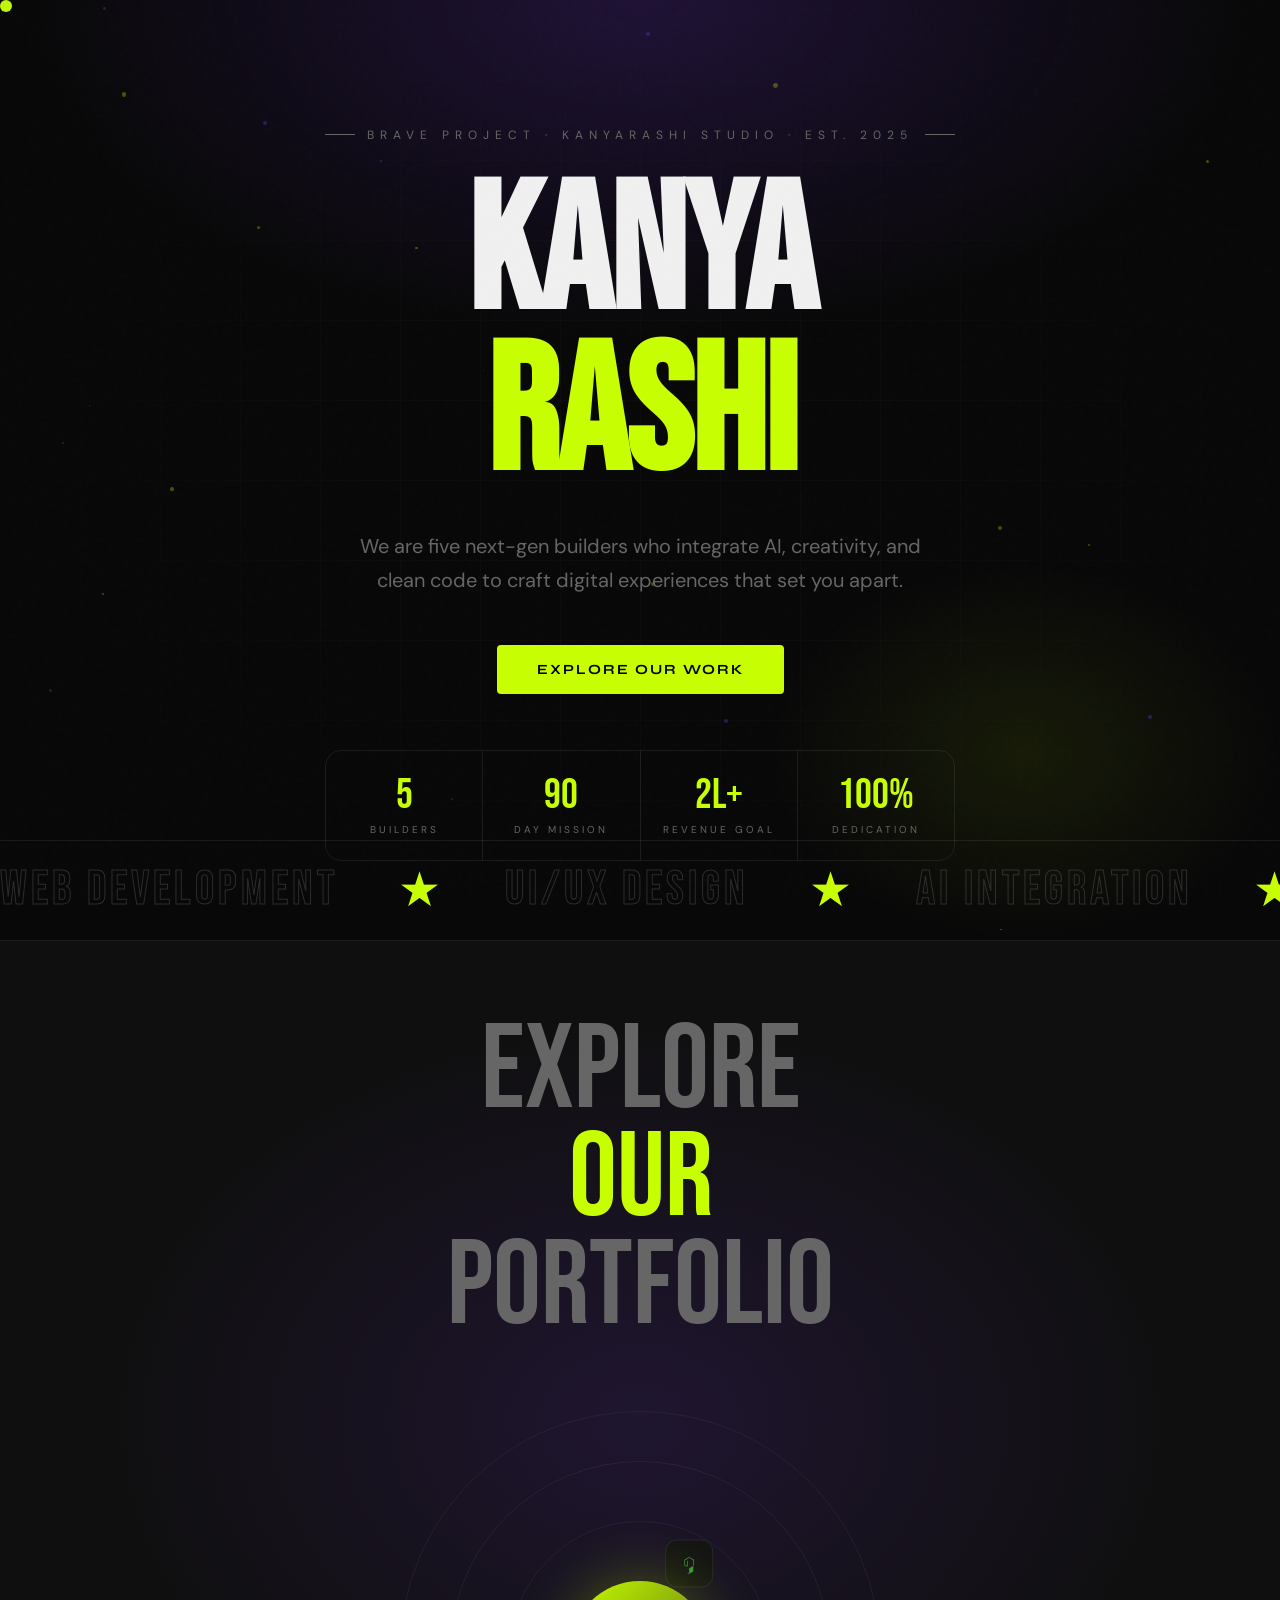
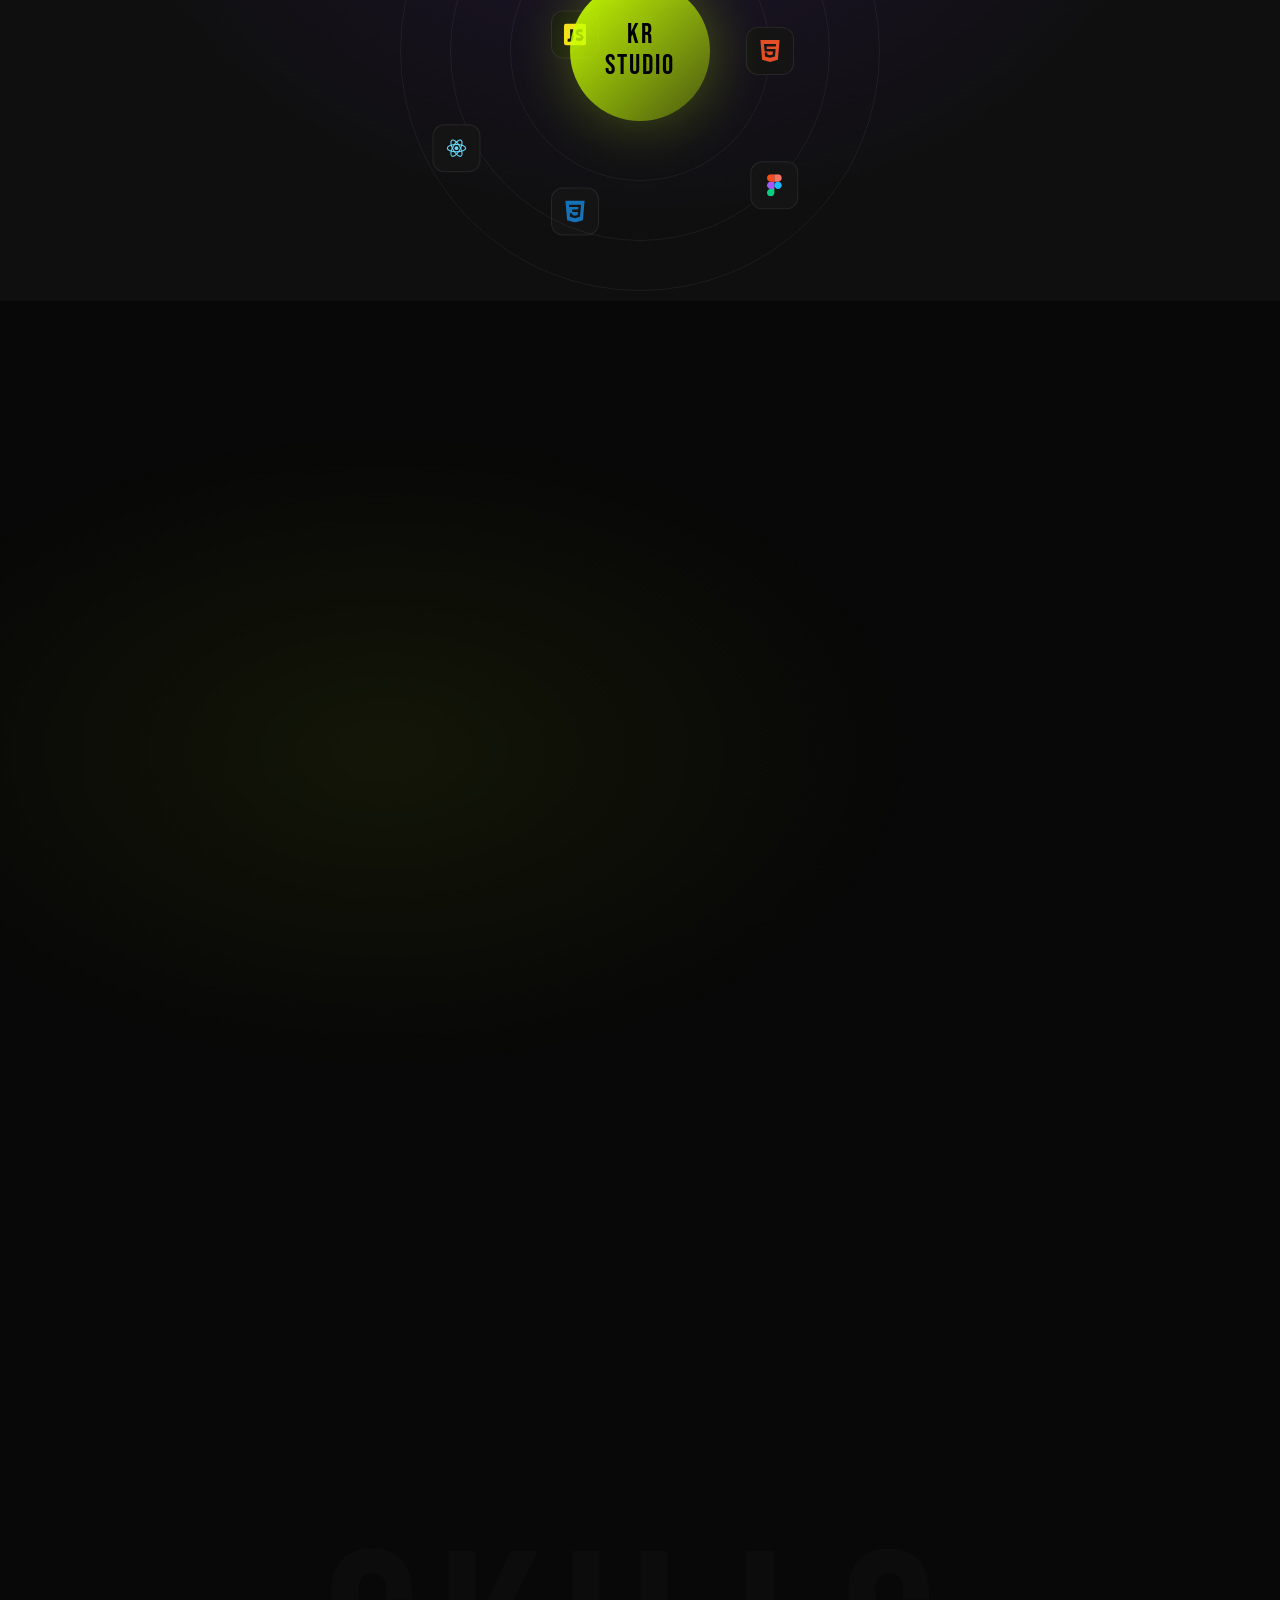
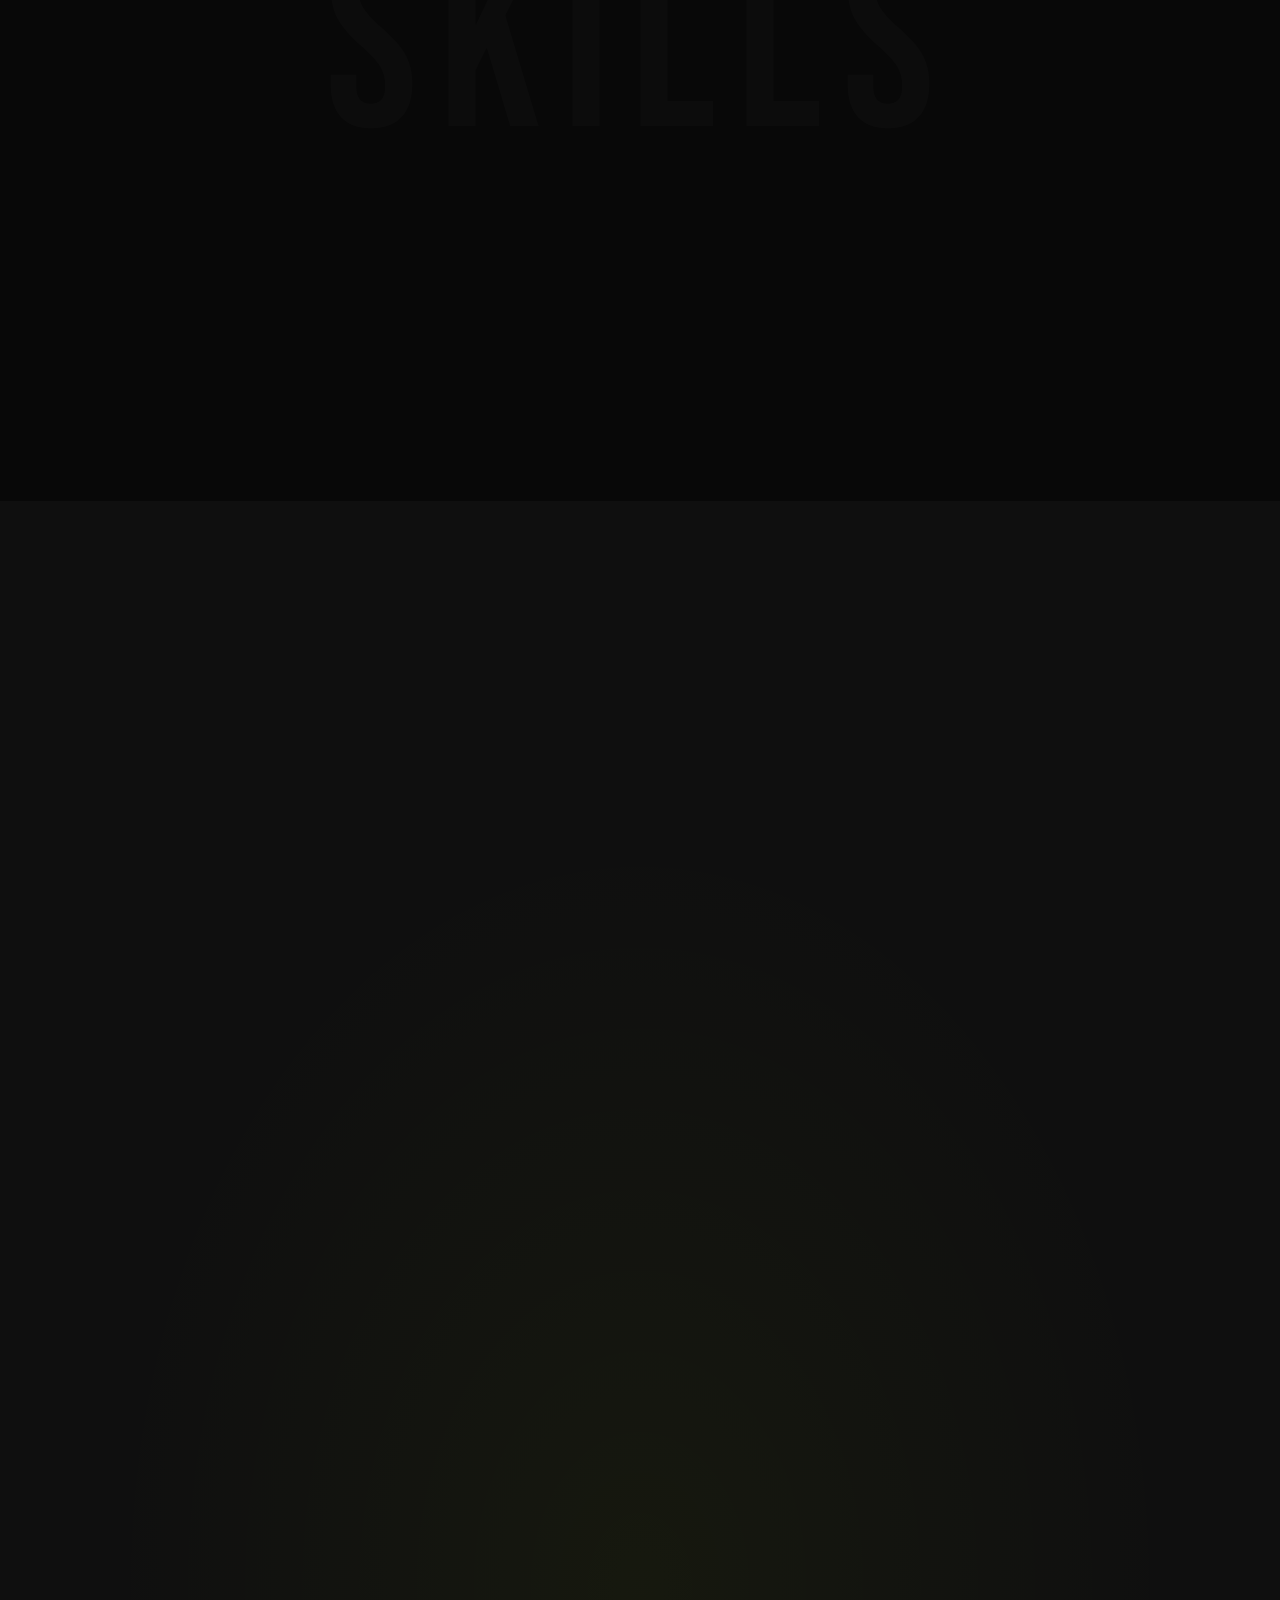
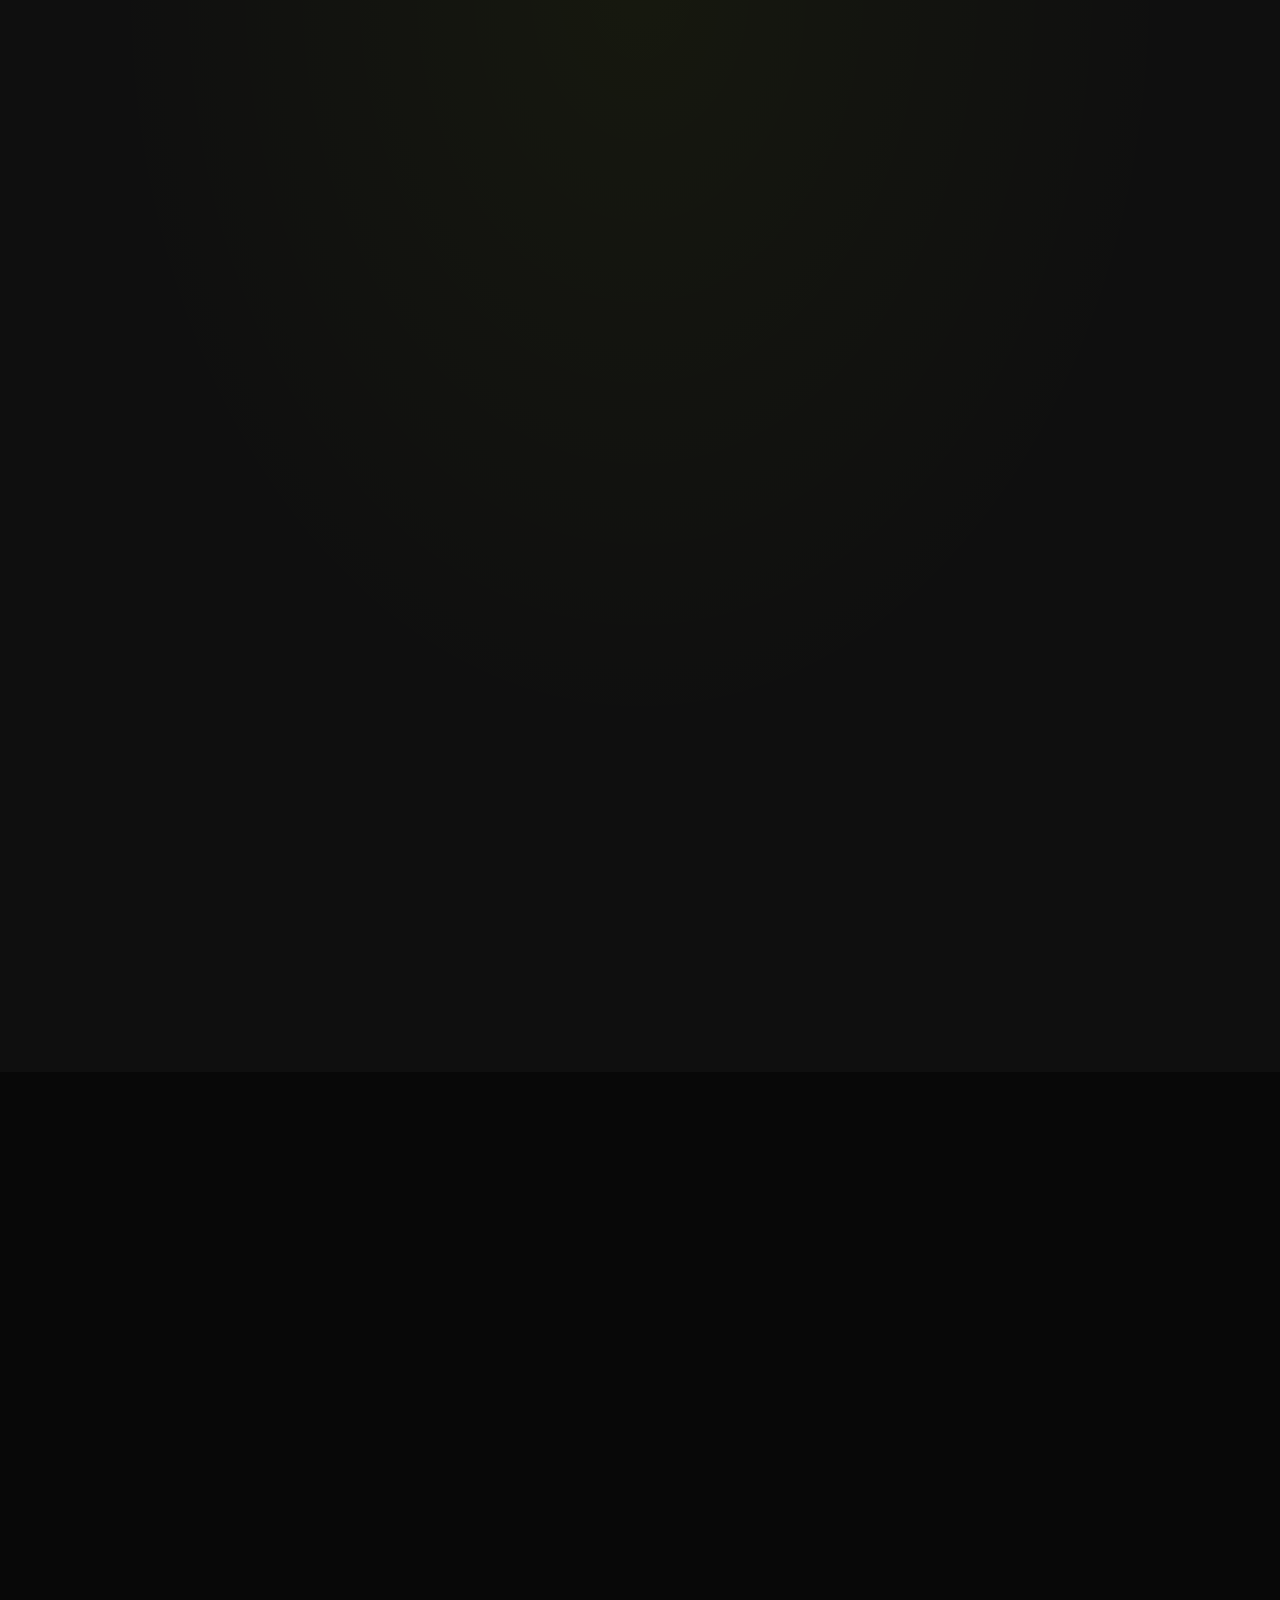
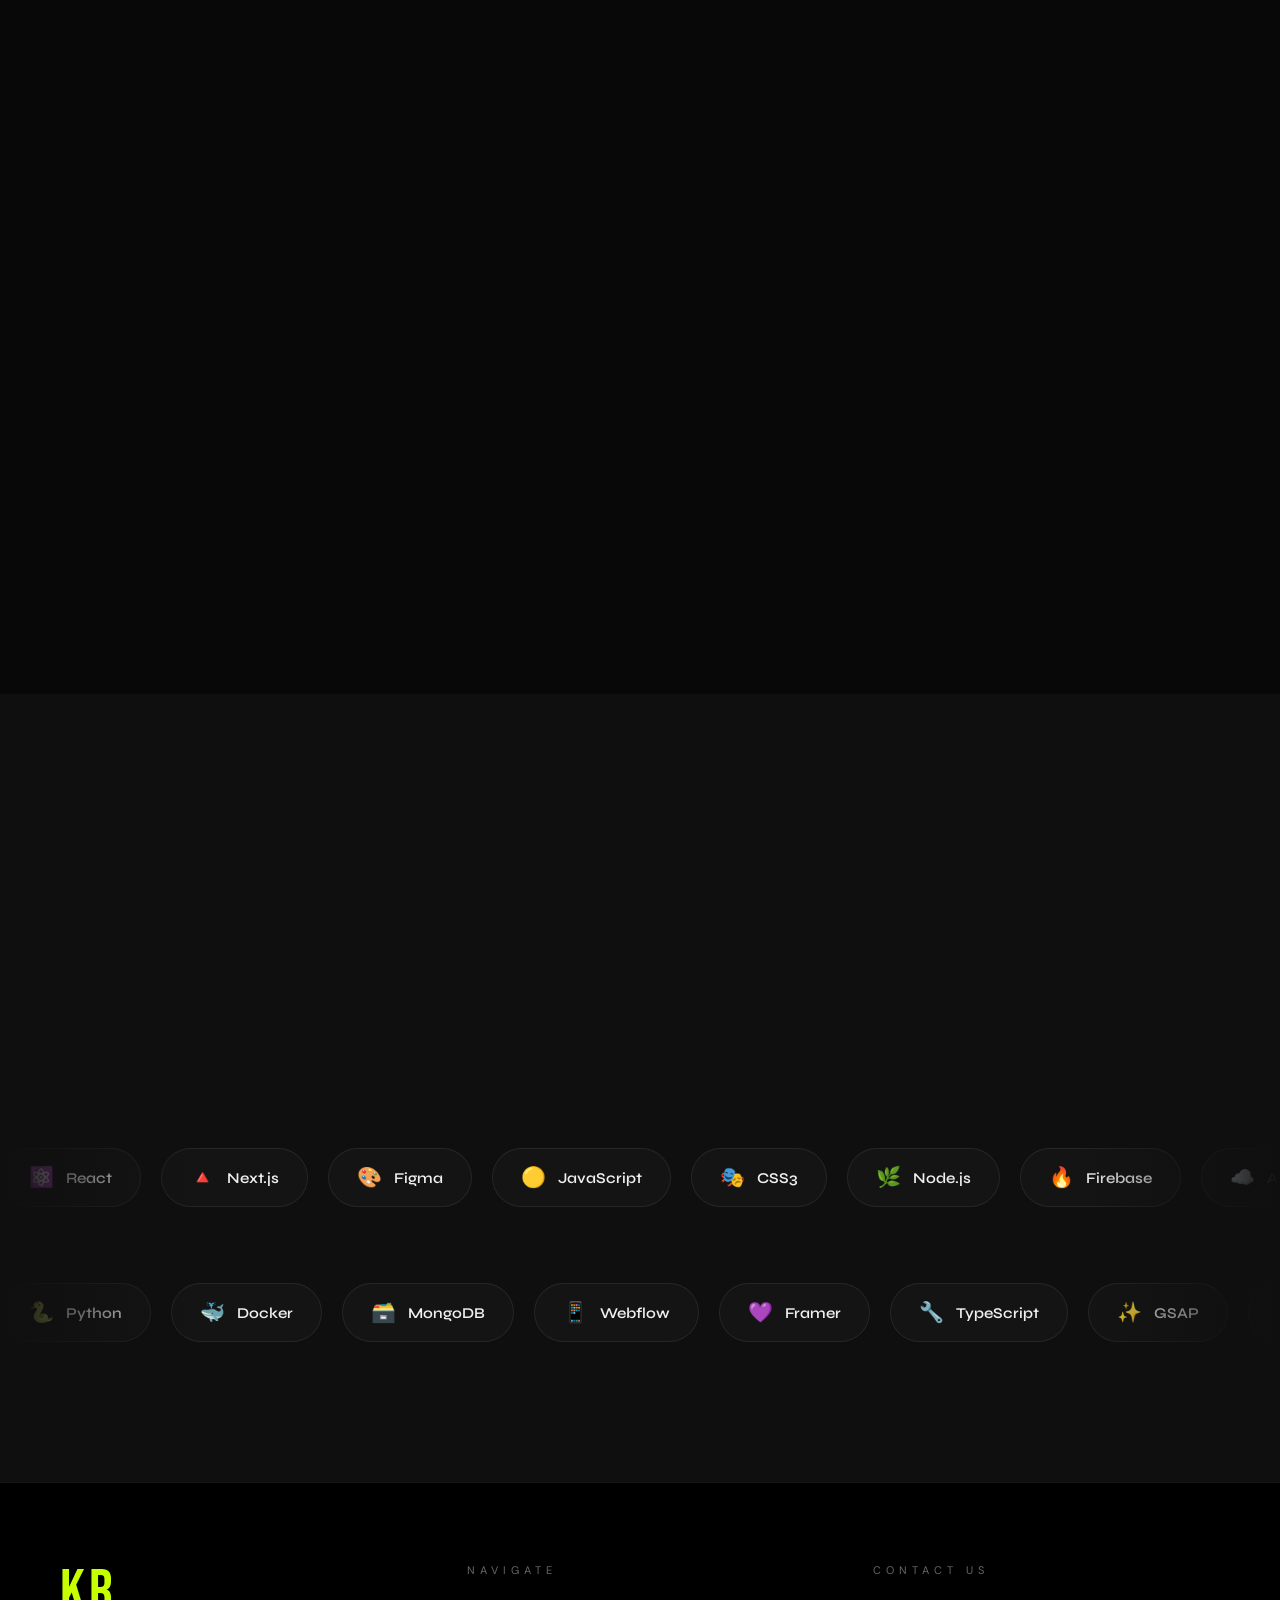
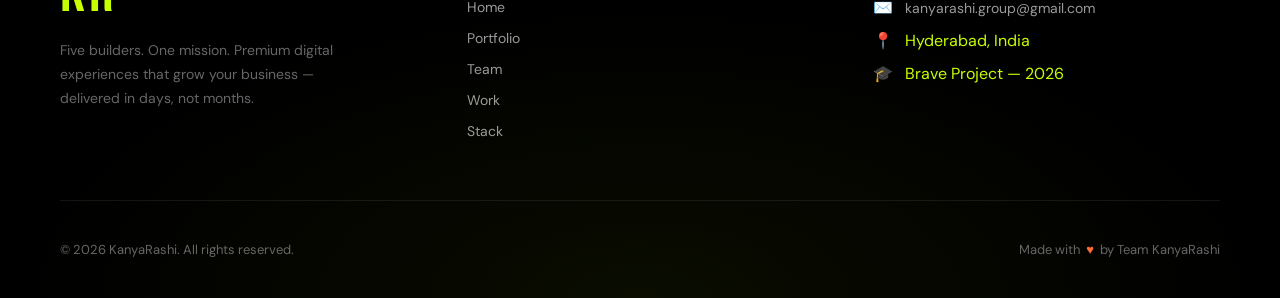
==== index.html @ 7bc142d1 "Add files via upload" ====
<!DOCTYPE html>
<html lang="en">
<head>
  <meta charset="UTF-8">
  <meta name="viewport" content="width=device-width, initial-scale=1.0">
  <title>KanyaRashi — Premium Web Studio</title>
  <meta name="description" content="KanyaRashi — A team of 5 next-gen builders. AI, creativity, and code to deliver exceptional web experiences.">
  <link rel="stylesheet" href="css/style.css">
  <link rel="preconnect" href="https://fonts.googleapis.com">
  <link rel="preconnect" href="https://fonts.gstatic.com" crossorigin>
  <style>
    /* ── Drone zoom ── */
    @keyframes droneZoom {
      0%  { opacity:0; transform:scale(3) translateY(-20px); filter:blur(20px); }
      60% { filter:blur(0); }
      100%{ opacity:1; transform:scale(1) translateY(0); filter:blur(0); }
    }

    /* ── KR logo draw ── */
    .kr-logo-svg .k-path{ stroke-dasharray:300; stroke-dashoffset:300; animation:drawK 2s cubic-bezier(0.16,1,0.3,1) 1s forwards; }
    @keyframes drawK{ to{ stroke-dashoffset:0; } }

    /* ══════════════════════════════
       FIX 1 — RASHI: single clean color, no ghost
       ══════════════════════════════ */
    .hero-title{ position:relative; }
    .hero-title .line1{ display:block; color:var(--text); }
    .hero-title .line2{
      display:block;
      color:var(--accent);
      -webkit-text-stroke:0;
      opacity:0;
      transform:translateY(20px);
      animation:rashiReveal 0.9s cubic-bezier(0.16,1,0.3,1) 1.4s forwards;
    }
    @keyframes rashiReveal{
      0%  { opacity:0; transform:translateY(20px); }
      100%{ opacity:1; transform:translateY(0); }
    }

    /* ── Glitch (loader only) ── */
    .glitch{ position:relative; }
    .glitch::before,.glitch::after{ content:attr(data-text); position:absolute; left:0; top:0; font-family:inherit; font-size:inherit; letter-spacing:inherit; }
    .glitch::before{ color:#ff6b35; animation:glitch1 4s infinite; clip-path:polygon(0 0,100% 0,100% 35%,0 35%); }
    .glitch::after { color:#7c3aed; animation:glitch2 4s infinite; clip-path:polygon(0 65%,100% 65%,100% 100%,0 100%); }
    @keyframes glitch1{ 0%,90%,100%{transform:translate(0);opacity:0} 91%{transform:translate(-3px,2px);opacity:.8} 93%{transform:translate(3px,-2px);opacity:.8} 95%{transform:translate(-2px,1px);opacity:.8} }
    @keyframes glitch2{ 0%,85%,100%{transform:translate(0);opacity:0} 86%{transform:translate(3px,-1px);opacity:.8} 88%{transform:translate(-3px,2px);opacity:.8} }

    /* ── Particles ── */
    .particle{ position:absolute; border-radius:50%; pointer-events:none; animation:floatUp linear infinite; opacity:.3; }
    @keyframes floatUp{ 0%{transform:translateY(0) rotate(0deg);opacity:0} 10%{opacity:.3} 90%{opacity:.3} 100%{transform:translateY(-100vh) rotate(720deg);opacity:0} }

  /* ── Explore drone-zoom (unused, kept for reference) ── */
  .explore-entry{ opacity:1; transform:none; filter:none; }

    /* ══════════════════════════════
       FIX 2 — Stats clean layout
       ══════════════════════════════ */
    .hero-stats{
      display:flex; gap:0; margin-top:56px; justify-content:center;
      border:1px solid var(--border); border-radius:16px; overflow:hidden;
      max-width:640px; margin-left:auto; margin-right:auto;
    }
    .stat{ flex:1; text-align:center; padding:24px 16px; border-right:1px solid var(--border); }
    .stat:last-child{ border-right:none; }
    .stat-num{ font-family:var(--font-display); font-size:42px; color:var(--accent); line-height:1; }
    .stat-label{ font-family:var(--font-light); font-size:10px; letter-spacing:3px; text-transform:uppercase; color:var(--text-muted); margin-top:6px; }
    /* Hide old scroll hint */
    .hero-scroll{ display:none !important; }

    /* ══════════════════════════════
       FIX 3 — ALL orbit icon tooltips
       ══════════════════════════════ */
    .orbit-icon{ position:relative; display:flex; align-items:center; justify-content:center; }
    .orbit-icon .tip{
      position:absolute; bottom:-28px; left:50%; transform:translateX(-50%);
      font-family:var(--font-light); font-size:10px; letter-spacing:1px;
      color:var(--accent); white-space:nowrap; background:rgba(0,0,0,.85);
      padding:3px 8px; border-radius:4px; opacity:0; transition:opacity .3s;
      pointer-events:none; z-index:50;
    }
    .orbit-icon:hover .tip{ opacity:1; }
    .orbit-icon:hover{ z-index:30; }

    /* ══════════════════════════════
       FIX 4 — Skills typing panel
       ══════════════════════════════ */
    .skills-desc-panel{
      max-width:700px; margin:32px auto 0; min-height:90px;
      font-family:var(--font-light); font-size:clamp(15px,2vw,19px);
      color:var(--text-muted); line-height:1.8; text-align:center;
    }
    .typed-cursor{
      display:inline-block; width:2px; height:1.1em;
      background:var(--accent); vertical-align:middle;
      animation:blink .7s step-end infinite; margin-left:2px;
    }
    @keyframes blink{ 0%,100%{opacity:1} 50%{opacity:0} }

    /* ══════════════════════════════
       TEAM HUB — V1 restored
       ══════════════════════════════ */
    .team-hub{ position:relative; width:600px; height:600px; margin:0 auto 100px; display:flex; align-items:center; justify-content:center; }
    /* V1 dashed orbit ring */
    .team-orbit{ position:absolute; border:1px dashed rgba(200,255,0,.1); border-radius:50%; width:420px; height:420px; animation:teamspin 40s linear infinite; }
    @keyframes teamspin{ from{transform:rotate(0deg)} to{transform:rotate(360deg)} }
    /* V1 member avatars — fixed absolute positions */
    .member-avatar{ position:absolute; width:80px; height:80px; border-radius:50%; border:2px solid var(--border); overflow:hidden; cursor:none; transition:all .4s cubic-bezier(0.16,1,0.3,1); top:50%; left:50%; }
    .member-avatar img{ width:100%; height:100%; object-fit:cover; filter:grayscale(30%); transition:filter .3s; }
    .member-avatar:hover{ border-color:var(--accent); transform:scale(1.2); box-shadow:0 0 30px rgba(200,255,0,.3); z-index:10; }
    .member-avatar:hover img{ filter:grayscale(0%); }
    .member-avatar .member-name-tip{ position:absolute; bottom:-30px; left:50%; transform:translateX(-50%); font-family:var(--font-light); font-size:10px; letter-spacing:2px; color:var(--accent); white-space:nowrap; opacity:0; transition:opacity .3s; }
    .member-avatar:hover .member-name-tip{ opacity:1; }
    /* V1 positions */
    .member-avatar[data-pos="0"] { transform:translate(-50%,-50%) translateY(-210px); }
    .member-avatar[data-pos="1"] { transform:translate(-50%,-50%) rotate(72deg) translateY(-210px) rotate(-72deg); }
    .member-avatar[data-pos="2"] { transform:translate(-50%,-50%) rotate(144deg) translateY(-210px) rotate(-144deg); }
    .member-avatar[data-pos="3"] { transform:translate(-50%,-50%) rotate(216deg) translateY(-210px) rotate(-216deg); }
    .member-avatar[data-pos="4"] { transform:translate(-50%,-50%) rotate(288deg) translateY(-210px) rotate(-288deg); }

    /* ══════════════════════════════
       FIX 5 — ind-style detail photo ring
       ══════════════════════════════ */
    .detail-photo-wrap{
      position:relative; width:220px; height:220px; margin-bottom:32px;
    }
    .detail-photo-wrap::before,.detail-photo-wrap::after{
      content:''; position:absolute; border-radius:50%; border:2px solid transparent; inset:0;
    }
    .detail-photo-wrap::before{ border-top-color:var(--accent); border-right-color:var(--accent); animation:spinRingA 3s linear infinite; }
    .detail-photo-wrap::after { border-bottom-color:rgba(200,255,0,.3); border-left-color:rgba(200,255,0,.3); animation:spinRingA 5s linear infinite reverse; inset:6px; }
    .detail-photo{ width:100%; height:100%; border-radius:50%; overflow:hidden; border:3px solid var(--accent); box-shadow:0 0 60px rgba(200,255,0,.2); }
    .detail-photo img{ width:100%; height:100%; object-fit:cover; }
    .detail-num { font-family:var(--font-light); font-size:12px; letter-spacing:4px; color:var(--accent); margin-bottom:12px; }
    .detail-name{ font-family:var(--font-display); font-size:clamp(50px,7vw,90px); line-height:.9; margin-bottom:12px; }
    .detail-role{ font-family:var(--font-light); font-size:15px; letter-spacing:3px; text-transform:uppercase; color:var(--text-muted); margin-bottom:24px; }
    .detail-bio { font-family:var(--font-light); font-size:15px; color:var(--text-muted); line-height:1.8; }

    /* ══════════════════════════════
       FIX 6 — Compact flip cards
       ══════════════════════════════ */
    .team-cards-v2{
      display:flex; flex-wrap:wrap; justify-content:center;
      gap:24px; max-width:1100px; margin:0 auto; padding:0 20px;
    }
    .member-flip-card{
      width:180px; background:var(--surface2);
      border:1px solid var(--border); border-radius:20px;
      padding:24px 16px; text-align:center; cursor:none;
      transition:all .4s cubic-bezier(0.16,1,0.3,1); position:relative; overflow:hidden;
    }
    .member-flip-card::before{ content:''; position:absolute; inset:0; background:linear-gradient(135deg,rgba(200,255,0,.06),transparent); opacity:0; transition:opacity .3s; }
    .member-flip-card:hover{ transform:translateY(-8px); border-color:rgba(200,255,0,.35); }
    .member-flip-card:hover::before{ opacity:1; }
    .flip-photo{ width:80px; height:80px; border-radius:50%; overflow:hidden; border:2px solid var(--accent); margin:0 auto 14px; }
    .flip-photo img{ width:100%; height:100%; object-fit:cover; }
    .flip-letter{ width:100%; height:100%; display:flex; align-items:center; justify-content:center; font-family:'Bebas Neue',sans-serif; font-size:32px; color:var(--accent); }
    .flip-name{ font-family:var(--font-body); font-size:16px; font-weight:700; margin-bottom:4px; }
    .flip-role{ font-family:var(--font-light); font-size:10px; letter-spacing:2px; text-transform:uppercase; color:var(--accent); margin-bottom:16px; }
    .flip-btn{
      display:inline-block; padding:8px 16px;
      background:transparent; border:1px solid var(--accent); border-radius:100px;
      font-family:var(--font-light); font-size:11px; letter-spacing:2px;
      text-transform:uppercase; color:var(--accent); cursor:none; transition:all .3s;
    }
    .flip-btn:hover{ background:var(--accent); color:#000; }

    /* Detail overlay */
    #member-detail{ position:fixed; inset:0; z-index:5000; display:none; opacity:0; transition:opacity .4s; }
    #member-detail.active{ display:flex; opacity:1; }
    .detail-overlay{ position:absolute; inset:0; background:rgba(0,0,0,.85); backdrop-filter:blur(10px); }
    .detail-panel{ position:relative; z-index:1; width:100%; height:100%; display:grid; grid-template-columns:1fr 1fr; overflow:auto; }
    .detail-left{ background:var(--surface); padding:80px 60px; display:flex; flex-direction:column; justify-content:center; border-right:1px solid var(--border); }
    .detail-right{ padding:80px 60px; display:flex; flex-direction:column; justify-content:center; gap:20px; overflow-y:auto; }
    .detail-back{ position:absolute; top:32px; left:32px; display:flex; align-items:center; gap:8px; font-family:var(--font-light); font-size:12px; letter-spacing:3px; text-transform:uppercase; color:var(--text-muted); cursor:none; background:none; border:none; transition:color .3s; z-index:10; }
    .detail-back:hover{ color:var(--accent); }
    .detail-skills-title{ font-family:var(--font-light); font-size:11px; letter-spacing:5px; text-transform:uppercase; color:var(--text-muted); margin-bottom:16px; }
    .skill-card{ background:var(--surface2); border:1px solid var(--border); border-radius:12px; padding:20px 24px; cursor:none; transition:all .3s; position:relative; overflow:hidden; }
    .skill-card:hover{ border-color:var(--accent); transform:translateX(8px); }
    .skill-card::after{ content:attr(data-level); position:absolute; right:24px; top:50%; transform:translateY(-50%); font-family:var(--font-display); font-size:28px; color:var(--accent); opacity:0; transition:opacity .3s; }
    .skill-card:hover::after{ opacity:1; }
    .skill-card-icon{ font-size:24px; margin-bottom:8px; }
    .skill-card-name{ font-family:var(--font-body); font-size:16px; font-weight:600; margin-bottom:4px; }
    .skill-card-desc{ font-family:var(--font-light); font-size:13px; color:var(--text-muted); }
    .skill-bar { height:2px; background:rgba(255,255,255,.08); border-radius:2px; margin-top:12px; overflow:hidden; }
    .skill-fill{ height:100%; background:var(--accent); border-radius:2px; width:0; transition:width 1s cubic-bezier(0.16,1,0.3,1); }
  </style>
</head>
<body class="no-scroll">

  <div class="cursor"></div>
  <div class="cursor-follower"></div>

  <!-- ═══ LOADER ═══ -->
  <div id="loader">
    <div class="loader-line"></div>
    <div class="loader-text">
      <div class="loader-hello">Hello,</div>
      <div class="loader-welcome">Welcome to the portfolio of</div>
      <div class="loader-portfolio">Team</div>
      <div class="loader-brand glitch" data-text="KANYARASHI">KANYARASHI</div>
      <div class="loader-tagline">New-age builders · Web · AI · Design</div>
    </div>
    <div class="loader-progress">
      <span class="loader-num">000%</span>
      <div class="loader-bar"></div>
    </div>
  </div>

  <!-- ═══ NAV ═══ -->
  <nav>
    <a href="#hero" class="nav-logo">
      <div class="nav-logo-icon">K</div>
      <span class="nav-logo-text">KANYARASHI</span>
    </a>
    <ul class="nav-links">
      <li><a href="#explore">Explore</a></li>
      <li><a href="#skills">Skills</a></li>
      <li><a href="#team">Team</a></li>
      <li><a href="#demo">Work</a></li>
      <li><a href="#tools">Stack</a></li>
      <li><a href="mailto:kanyarashi.group@gmail.com" class="nav-cta">Hire Us</a></li>
    </ul>
  </nav>

  <!-- ═══ HERO ═══ -->
  <section id="hero">
    <div class="hero-bg"></div>
    <div class="hero-grid"></div>
    <div id="particles" aria-hidden="true"></div>

    <div class="hero-content">
      <div class="hero-eyebrow">Brave Project · KanyaRashi Studio · Est. 2025</div>

      <!-- FIX 1: RASHI single clean green color, no ghost -->
      <h1 class="hero-title">
        <span class="line1">KANYA</span>
        <span class="line2">RASHI</span>
      </h1>

      <p class="hero-sub">
        We are five next-gen builders who integrate AI, creativity, and clean code to craft digital experiences that set you apart.
      </p>

      <div class="hero-cta-group">
        <button class="btn-primary" onclick="document.getElementById('explore').scrollIntoView({behavior:'smooth'})">
          Explore Our Work
        </button>
      </div>

      <!-- FIX 2: bordered stat grid, no overlap -->
      <div class="hero-stats">
        <div class="stat"><div class="stat-num" data-target="5"   data-suffix="">0</div><div class="stat-label">Builders</div></div>
        <div class="stat"><div class="stat-num" data-target="90"  data-suffix="">0</div><div class="stat-label">Day Mission</div></div>
        <div class="stat"><div class="stat-num" data-target="2"   data-suffix="L+">0</div><div class="stat-label">Revenue Goal</div></div>
        <div class="stat"><div class="stat-num" data-target="100" data-suffix="%">0</div><div class="stat-label">Dedication</div></div>
      </div>
    </div>

    <!-- hidden via CSS (FIX 2) -->
    <div class="hero-scroll"><span>Scroll</span></div>

    <!-- Marquee belt -->
    <div class="marquee-wrap" style="position:absolute;bottom:0;left:0;right:0;margin:0;">
      <div class="marquee">
        <span class="marquee-item">WEB DEVELOPMENT</span><span class="marquee-item filled marquee-sep">★</span>
        <span class="marquee-item">UI/UX DESIGN</span><span class="marquee-item filled marquee-sep">★</span>
        <span class="marquee-item">AI INTEGRATION</span><span class="marquee-item filled marquee-sep">★</span>
        <span class="marquee-item">BRAND IDENTITY</span><span class="marquee-item filled marquee-sep">★</span>
        <span class="marquee-item">WEB DEVELOPMENT</span><span class="marquee-item filled marquee-sep">★</span>
        <span class="marquee-item">UI/UX DESIGN</span><span class="marquee-item filled marquee-sep">★</span>
        <span class="marquee-item">AI INTEGRATION</span><span class="marquee-item filled marquee-sep">★</span>
        <span class="marquee-item">BRAND IDENTITY</span><span class="marquee-item filled marquee-sep">★</span>
      </div>
    </div>
  </section>

  <!-- ═══ EXPLORE ═══ -->
  <section id="explore">
    <div class="explore-bg"></div>
    <div class="explore-container">

      <div class="explore-label reveal">Explore our work</div>

      <div class="explore-title reveal">
        <span class="our">EXPLORE</span>
        <span class="portfolio">OUR</span>
        <span class="our">PORTFOLIO</span>
      </div>

      <div class="orbit-system">
        <div class="orbit-center">
          <div class="orbit-center-text">KR<br>STUDIO</div>
        </div>

        <!-- Ring 1 — FIX 3: tooltip directly inside .orbit-icon, no nested span wrapper -->
        <div class="orbit-ring orbit-ring-1">
          <div class="orbit-icon">
            <svg width="22" height="22" viewBox="0 0 24 24" fill="#e34f26"><path d="M1.5 0h21l-1.91 21.563L11.977 24l-8.564-2.438L1.5 0zm7.031 9.75l-.232-2.718 10.059.003.23-2.622L5.412 4.41l.698 8.01h9.126l-.326 3.426-2.91.804-2.955-.81-.188-2.11H6.248l.33 4.171L12 19.351l5.379-1.443.744-8.157H8.531z"/></svg>
            <span class="tip">HTML5</span>
          </div>
          <div class="orbit-icon">
            <svg width="22" height="22" viewBox="0 0 24 24" fill="#1572b6"><path d="M1.5 0h21l-1.91 21.563L11.977 24l-8.565-2.438L1.5 0zm17.09 4.413L5.41 4.41l.213 2.622 10.125.002-.255 2.716h-6.64l.24 2.573h6.182l-.366 3.523-2.91.804-2.956-.81-.188-2.11h-2.61l.29 3.855L12 19.288l5.373-1.53L18.59 4.414z"/></svg>
            <span class="tip">CSS3</span>
          </div>
          <div class="orbit-icon">
            <svg width="22" height="22" viewBox="0 0 24 24"><rect width="24" height="24" rx="3" fill="#f7df1e"/><path d="M6.235 6.453h4.075v8.755c0 3.546-1.695 4.763-4.403 4.763-.647 0-1.497-.108-2.052-.27l.324-3.349c.377.135.863.27 1.404.27.81 0 1.053-.378 1.053-1.134V6.453zm7.237 8.647c.728.35 1.886.7 3.073.7 1.026 0 1.538-.404 1.538-.997 0-.593-.566-1.025-1.997-1.457-2.025-.647-3.4-1.7-3.4-3.546 0-2.052 1.753-3.614 4.611-3.614 1.403 0 2.43.27 3.188.62l-.647 3.104c-.485-.215-1.322-.485-2.51-.485-.97 0-1.457.404-1.457.917 0 .593.647.862 2.213 1.377 2.16.7 3.187 1.78 3.187 3.654 0 1.969-1.457 3.72-4.88 3.72-1.404 0-2.807-.377-3.508-.727l.59-3.266z" fill="#000"/></svg>
            <span class="tip">JavaScript</span>
          </div>
        </div>

        <!-- Ring 2 — FIX 3 -->
        <div class="orbit-ring orbit-ring-2">
          <div class="orbit-icon">
            <svg width="22" height="22" viewBox="0 0 24 24"><path d="M8 24c2.208 0 4-1.792 4-4v-4H8c-2.208 0-4 1.792-4 4s1.792 4 4 4z" fill="#0acf83"/><path d="M4 12c0-2.208 1.792-4 4-4h4v8H8c-2.208 0-4-1.792-4-4z" fill="#a259ff"/><path d="M4 4c0-2.208 1.792-4 4-4h4v8H8C5.792 8 4 6.208 4 4z" fill="#f24e1e"/><path d="M12 0h4c2.208 0 4 1.792 4 4s-1.792 4-4 4h-4V0z" fill="#ff7262"/><path d="M20 12c0 2.208-1.792 4-4 4s-4-1.792-4-4 1.792-4 4-4 4 1.792 4 4z" fill="#1abcfe"/></svg>
            <span class="tip">Figma</span>
          </div>
          <div class="orbit-icon">
            <svg width="22" height="22" viewBox="0 0 24 24" fill="#61dafb"><circle cx="12" cy="12" r="2"/><ellipse cx="12" cy="12" rx="10" ry="4" fill="none" stroke="#61dafb" stroke-width="1.2"/><ellipse cx="12" cy="12" rx="10" ry="4" fill="none" stroke="#61dafb" stroke-width="1.2" transform="rotate(60 12 12)"/><ellipse cx="12" cy="12" rx="10" ry="4" fill="none" stroke="#61dafb" stroke-width="1.2" transform="rotate(120 12 12)"/></svg>
            <span class="tip">React</span>
          </div>
          <div class="orbit-icon">
            <svg width="22" height="22" viewBox="0 0 24 24" fill="#339933"><path d="M11.998 24a.918.918 0 01-.46-.124l-1.463-.866c-.219-.124-.112-.168-.04-.193.292-.1.35-.124.66-.3.032-.02.074-.012.106.008l1.124.666a.146.146 0 00.136 0l4.383-2.53a.138.138 0 00.068-.12V8.512a.14.14 0 00-.068-.12l-4.383-2.524a.135.135 0 00-.136 0L7.54 8.392a.14.14 0 00-.068.12v5.053c0 .05.026.096.068.12l1.2.693c.651.326 1.05-.058 1.05-.44V9.04c0-.07.057-.126.126-.126h.548c.07 0 .126.056.126.126v4.898c0 .861-.469 1.355-1.285 1.355-.25 0-.448 0-1-.274l-1.148-.66a.918.918 0 01-.46-.8V8.512c0-.33.175-.636.46-.8l4.383-2.53a.96.96 0 01.92 0l4.382 2.53c.285.164.46.47.46.8v5.056c0 .33-.175.636-.46.8l-4.382 2.53a.918.918 0 01-.46.124z"/></svg>
            <span class="tip">Node.js</span>
          </div>
        </div>

        <div class="orbit-ring orbit-ring-3" style="pointer-events:none;"></div>
      </div>
    </div>
  </section>

  <!-- ═══ FIRST REVEAL ═══ -->
  <section id="first-reveal" style="min-height:100vh;display:flex;align-items:center;justify-content:center;position:relative;overflow:hidden;padding:120px 60px;">
    <div style="position:absolute;inset:0;background:radial-gradient(ellipse 70% 60% at 30% 50%,rgba(200,255,0,.06) 0%,transparent 60%)"></div>
    <div style="max-width:1100px;width:100%;display:grid;grid-template-columns:1fr 1fr;gap:80px;align-items:center;position:relative;">
      <div>
        <span class="reveal" style="font-family:var(--font-light);font-size:12px;letter-spacing:8px;text-transform:uppercase;color:var(--accent);display:block;margin-bottom:24px;">Our Mission</span>
        <h2 class="reveal" style="font-family:var(--font-display);font-size:clamp(60px,9vw,120px);line-height:.9;margin-bottom:32px;">KANYA<br><span style="color:var(--accent)">RASHI</span></h2>
        <p class="reveal" style="font-family:var(--font-light);font-size:17px;color:var(--text-muted);line-height:1.8;margin-bottom:32px;">We are a team of five passionate individuals on a 90-day mission to earn ₹2 Lakhs through the BRAVE college initiative — building premium websites for real clients.</p>
        <p class="reveal" style="font-family:var(--font-light);font-size:17px;color:var(--text-muted);line-height:1.8;">From AI-powered automations to stunning visual identities — we handle the full digital stack, so you can focus on your business.</p>
      </div>
      <div class="reveal">
        <div style="background:var(--surface);border:1px solid var(--border);border-radius:16px;padding:32px;font-family:monospace;font-size:14px;line-height:1.8;position:relative;overflow:hidden;">
          <div style="position:absolute;top:0;left:0;right:0;height:3px;background:linear-gradient(to right,var(--accent),var(--accent3));"></div>
          <div style="display:flex;gap:6px;margin-bottom:20px;"><div style="width:10px;height:10px;border-radius:50%;background:#ff5f57;"></div><div style="width:10px;height:10px;border-radius:50%;background:#ffbd2e;"></div><div style="width:10px;height:10px;border-radius:50%;background:#28c840;"></div></div>
          <div style="color:#7c3aed;">const</div>
          <div style="color:var(--accent);">&nbsp;team = <span style="color:#fff;">{</span></div>
          <div style="color:var(--text-muted);">&nbsp;&nbsp;name: <span style="color:#ff6b35;">"KanyaRashi"</span>,</div>
          <div style="color:var(--text-muted);">&nbsp;&nbsp;members: <span style="color:var(--accent);">5</span>,</div>
          <div style="color:var(--text-muted);">&nbsp;&nbsp;mission: <span style="color:#ff6b35;">"₹2L in 90 days"</span>,</div>
          <div style="color:var(--text-muted);">&nbsp;&nbsp;stack: <span style="color:#fff;">[</span><span style="color:#ff6b35;">"React","Node","AI","Figma"</span><span style="color:#fff;">]</span>,</div>
          <div style="color:var(--text-muted);">&nbsp;&nbsp;vibe: <span style="color:#ff6b35;">"Chill. Focused. 🔥"</span></div>
          <div style="color:#fff;">};</div>
          <div style="margin-top:12px;color:var(--text-muted);">// Build. Deploy. Grow.</div>
          <div style="color:var(--accent);">team.<span style="color:#fff;">deliver()</span>; <span style="color:#444;">// 🚀</span></div>
        </div>
      </div>
    </div>
  </section>

  <!-- ═══ SKILLS — FIX 4 ═══ -->
  <section id="skills">
    <div class="skills-pinned">
      <div class="skills-bg-text">SKILLS</div>
      <div class="skills-content">
        <span class="skills-intro-label reveal">What We Do</span>
        <h2 class="skills-title reveal">
          <span style="color:var(--text-muted);">OUR</span><br>
          <span style="color:var(--accent);">SKILLS</span>
        </h2>

        <div class="skills-tags reveal" id="skill-tags">
          <span class="skill-tag active" data-skill="webdev">Web Development</span>
          <span class="skill-tag" data-skill="uxui">UI/UX Design</span>
          <span class="skill-tag" data-skill="ai">AI Integration</span>
          <span class="skill-tag" data-skill="react">React / Next.js</span>
          <span class="skill-tag" data-skill="figma">Figma</span>
          <span class="skill-tag" data-skill="node">Node.js</span>
          <span class="skill-tag" data-skill="brand">Brand Identity</span>
          <span class="skill-tag" data-skill="seo">SEO</span>
          <span class="skill-tag" data-skill="prompt">Prompt Engineering</span>
          <span class="skill-tag" data-skill="anim">Animation</span>
          <span class="skill-tag" data-skill="deploy">Deployment</span>
          <span class="skill-tag" data-skill="consult">Consulting</span>
        </div>

        <!-- FIX 4: typing description panel -->
        <div class="skills-desc-panel reveal">
          <span id="skills-desc-text">We are new-age builders. We integrate AI, creativity, and code to simplify website development — delivering enterprise-grade results at startup speed.</span>
          <span class="typed-cursor" id="skills-cursor" style="display:none;"></span>
        </div>
      </div>
    </div>
  </section>

  <!-- ═══ TEAM — V1 layout, all 5 real photos ═══ -->
  <section id="team">
    <div class="team-bg"></div>
    <div class="section-header">
      <span class="section-eyebrow reveal">The Squad</span>
      <h2 class="section-title reveal">MEET THE<br><span style="color:var(--accent);">TEAM</span></h2>
    </div>

    <!-- V1 team hub: static orbit ring + members at fixed positions -->
    <div class="team-hub reveal">

      <!-- Dashed orbit ring (rotates) -->
      <div class="team-orbit"></div>

      <!-- KR Logo center -->
      <div class="kr-logo">
        <div class="kr-logo-inner">
          <svg class="kr-logo-svg" viewBox="0 0 100 100" fill="none" xmlns="http://www.w3.org/2000/svg">
            <path class="k-path" d="M20 15 L20 85 M20 50 L55 15 M20 50 L60 85" stroke="#c8ff00" stroke-width="8" stroke-linecap="round" stroke-linejoin="round"/>
            <circle cx="65" cy="50" r="5" fill="#c8ff00" opacity="0.6"><animate attributeName="opacity" values="0.4;1;0.4" dur="2s" repeatCount="indefinite"/></circle>
            <text x="68" y="38" font-family="Bebas Neue,sans-serif" font-size="20" fill="#c8ff00" opacity="0.7">R</text>
          </svg>
        </div>
      </div>

      <!-- V1 member avatars — fixed positions, real photos -->
      <div class="member-avatar" data-pos="0" onclick="openMemberDetail('Omkar')" style="cursor:none;">
        <img src="assets/omkar.png" alt="Omkar">
        <span class="member-name-tip">Omkar</span>
      </div>
      <div class="member-avatar" data-pos="1" onclick="openMemberDetail('Revan')" style="cursor:none;">
        <img src="assets/revan.png" alt="Revan">
        <span class="member-name-tip">Revan</span>
      </div>
      <div class="member-avatar" data-pos="2" onclick="openMemberDetail('Shiva Teja')" style="cursor:none;">
        <img src="assets/shiva_teja.png" alt="Shiva Teja">
        <span class="member-name-tip">Shiva Teja</span>
      </div>
      <div class="member-avatar" data-pos="3" onclick="openMemberDetail('Yuva Teja')" style="cursor:none;">
        <img src="assets/yuva_teja.png" alt="Yuva Teja">
        <span class="member-name-tip">Yuva Teja</span>
      </div>
      <div class="member-avatar" data-pos="4" onclick="openMemberDetail('Karthik')" style="cursor:none;">
        <img src="assets/karthik.jpg" alt="Karthik">
        <span class="member-name-tip">Karthik</span>
      </div>
    </div>

    <p class="reveal" style="text-align:center;font-family:var(--font-light);font-size:13px;letter-spacing:3px;text-transform:uppercase;color:var(--text-muted);margin-bottom:60px;">
      ↑ Click any member to view their profile &amp; skills
    </p>

    <!-- V1 team cards grid (restored, no flip cards) -->
    <div class="team-cards">

      <div class="team-card reveal" onclick="openMemberDetail('Omkar')">
        <div class="card-photo"><img src="assets/omkar.png" alt="Omkar"></div>
        <div class="card-num">01 / MEMBER</div>
        <div class="card-name">Omkar</div>
        <div class="card-role">Web Developer &amp; Graphic Designer</div>
        <p class="card-desc">Full-stack developer with a designer's eye. Builds performant web experiences that look as good as they work.</p>
        <div class="card-skills">
          <span class="card-skill-badge">React</span>
          <span class="card-skill-badge">Figma</span>
          <span class="card-skill-badge">Node.js</span>
        </div>
        <button class="card-cta">View Profile <svg width="14" height="14" viewBox="0 0 24 24" fill="none" stroke="currentColor" stroke-width="2"><path d="M5 12h14M12 5l7 7-7 7"/></svg></button>
      </div>

      <div class="team-card reveal" onclick="openMemberDetail('Revan')">
        <div class="card-photo"><img src="assets/revan.png" alt="Revan"></div>
        <div class="card-num">02 / MEMBER</div>
        <div class="card-name">Revan</div>
        <div class="card-role">Software Architect</div>
        <p class="card-desc">Architects scalable systems that power great products. Built on solid, future-proof foundations.</p>
        <div class="card-skills">
          <span class="card-skill-badge">AWS</span>
          <span class="card-skill-badge">Docker</span>
          <span class="card-skill-badge">System Design</span>
        </div>
        <button class="card-cta">View Profile <svg width="14" height="14" viewBox="0 0 24 24" fill="none" stroke="currentColor" stroke-width="2"><path d="M5 12h14M12 5l7 7-7 7"/></svg></button>
      </div>

      <div class="team-card reveal" onclick="openMemberDetail('Shiva Teja')">
        <div class="card-photo"><img src="assets/shiva_teja.png" alt="Shiva Teja"></div>
        <div class="card-num">03 / MEMBER</div>
        <div class="card-name">Shiva Teja</div>
        <div class="card-role">UI Designer</div>
        <p class="card-desc">Crafts interfaces users fall in love with. Thoughtful, minimal, and deeply intentional visual solutions.</p>
        <div class="card-skills">
          <span class="card-skill-badge">Figma</span>
          <span class="card-skill-badge">Prototyping</span>
          <span class="card-skill-badge">Brand</span>
        </div>
        <button class="card-cta">View Profile <svg width="14" height="14" viewBox="0 0 24 24" fill="none" stroke="currentColor" stroke-width="2"><path d="M5 12h14M12 5l7 7-7 7"/></svg></button>
      </div>

      <div class="team-card reveal" onclick="openMemberDetail('Yuva Teja')">
        <div class="card-photo"><img src="assets/yuva_teja.png" alt="Yuva Teja"></div>
        <div class="card-num">04 / MEMBER</div>
        <div class="card-name">Yuva Teja</div>
        <div class="card-role">AI Prompt Engineer</div>
        <p class="card-desc">At the frontier of AI-powered development. Harnesses LLMs and generative AI to supercharge team productivity.</p>
        <div class="card-skills">
          <span class="card-skill-badge">Claude AI</span>
          <span class="card-skill-badge">GPT</span>
          <span class="card-skill-badge">LangChain</span>
        </div>
        <button class="card-cta">View Profile <svg width="14" height="14" viewBox="0 0 24 24" fill="none" stroke="currentColor" stroke-width="2"><path d="M5 12h14M12 5l7 7-7 7"/></svg></button>
      </div>

      <div class="team-card reveal" onclick="openMemberDetail('Karthik')">
        <div class="card-photo"><img src="assets/karthik.jpg" alt="Karthik"></div>
        <div class="card-num">05 / MEMBER</div>
        <div class="card-name">Karthik</div>
        <div class="card-role">UX Researcher</div>
        <p class="card-desc">Champions the user in every decision. Uncovers insights that shape products people actually want to use.</p>
        <div class="card-skills">
          <span class="card-skill-badge">User Research</span>
          <span class="card-skill-badge">Analytics</span>
          <span class="card-skill-badge">A/B Testing</span>
        </div>
        <button class="card-cta">View Profile <svg width="14" height="14" viewBox="0 0 24 24" fill="none" stroke="currentColor" stroke-width="2"><path d="M5 12h14M12 5l7 7-7 7"/></svg></button>
      </div>

    </div>
  </section>

  <!-- ═══ DEMO — live iframe ═══ -->
  <section id="demo">
    <span class="demo-label reveal">Our Work</span>
    <h2 class="demo-title reveal">Look Into<br>Our <span style="color:var(--accent);">Demo</span><br>Design Site</h2>
    <div class="demo-box reveal">
      <div class="demo-url-bar">
        <div class="demo-dots"><div class="demo-dot"></div><div class="demo-dot"></div><div class="demo-dot"></div></div>
        <div class="demo-url">🔒 nexara-three.vercel.app</div>
      </div>
      <iframe
        src="https://nexara-three.vercel.app"
        style="width:100%;height:calc(100% - 44px);margin-top:44px;border:none;"
        allow="fullscreen"
        loading="lazy"
        title="KanyaRashi Demo — Nexara">
      </iframe>
    </div>
  </section>

  <!-- ═══ TOOLS ═══ -->
  <section id="tools">
    <div class="tools-header">
      <span class="section-eyebrow reveal">Our Stack</span>
      <h2 class="tools-title reveal">We Build With<br><span style="color:var(--accent);">The Best</span></h2>
      <p class="tools-subtitle reveal">Industry-standard tools. Modern workflows. Exceptional results.</p>
    </div>
    <div class="tools-track-wrap">
      <div class="tools-track">
        <div class="tool-chip"><span class="tool-chip-icon">⚛️</span>React</div>
        <div class="tool-chip"><span class="tool-chip-icon">🔺</span>Next.js</div>
        <div class="tool-chip"><span class="tool-chip-icon">🎨</span>Figma</div>
        <div class="tool-chip"><span class="tool-chip-icon">🟡</span>JavaScript</div>
        <div class="tool-chip"><span class="tool-chip-icon">🎭</span>CSS3</div>
        <div class="tool-chip"><span class="tool-chip-icon">🌿</span>Node.js</div>
        <div class="tool-chip"><span class="tool-chip-icon">🔥</span>Firebase</div>
        <div class="tool-chip"><span class="tool-chip-icon">☁️</span>AWS</div>
        <div class="tool-chip"><span class="tool-chip-icon">🤖</span>Claude AI</div>
        <div class="tool-chip"><span class="tool-chip-icon">⚛️</span>React</div>
        <div class="tool-chip"><span class="tool-chip-icon">🔺</span>Next.js</div>
        <div class="tool-chip"><span class="tool-chip-icon">🎨</span>Figma</div>
        <div class="tool-chip"><span class="tool-chip-icon">🟡</span>JavaScript</div>
        <div class="tool-chip"><span class="tool-chip-icon">🎭</span>CSS3</div>
        <div class="tool-chip"><span class="tool-chip-icon">🌿</span>Node.js</div>
        <div class="tool-chip"><span class="tool-chip-icon">🔥</span>Firebase</div>
        <div class="tool-chip"><span class="tool-chip-icon">☁️</span>AWS</div>
        <div class="tool-chip"><span class="tool-chip-icon">🤖</span>Claude AI</div>
      </div>
    </div>
    <div class="tools-track-wrap" style="margin-top:16px;">
      <div class="tools-track reverse">
        <div class="tool-chip"><span class="tool-chip-icon">🐍</span>Python</div>
        <div class="tool-chip"><span class="tool-chip-icon">🐳</span>Docker</div>
        <div class="tool-chip"><span class="tool-chip-icon">🗃️</span>MongoDB</div>
        <div class="tool-chip"><span class="tool-chip-icon">📱</span>Webflow</div>
        <div class="tool-chip"><span class="tool-chip-icon">💜</span>Framer</div>
        <div class="tool-chip"><span class="tool-chip-icon">🔧</span>TypeScript</div>
        <div class="tool-chip"><span class="tool-chip-icon">✨</span>GSAP</div>
        <div class="tool-chip"><span class="tool-chip-icon">🎯</span>Tailwind</div>
        <div class="tool-chip"><span class="tool-chip-icon">🚀</span>Vercel</div>
        <div class="tool-chip"><span class="tool-chip-icon">🐍</span>Python</div>
        <div class="tool-chip"><span class="tool-chip-icon">🐳</span>Docker</div>
        <div class="tool-chip"><span class="tool-chip-icon">🗃️</span>MongoDB</div>
        <div class="tool-chip"><span class="tool-chip-icon">📱</span>Webflow</div>
        <div class="tool-chip"><span class="tool-chip-icon">💜</span>Framer</div>
        <div class="tool-chip"><span class="tool-chip-icon">🔧</span>TypeScript</div>
        <div class="tool-chip"><span class="tool-chip-icon">✨</span>GSAP</div>
        <div class="tool-chip"><span class="tool-chip-icon">🎯</span>Tailwind</div>
        <div class="tool-chip"><span class="tool-chip-icon">🚀</span>Vercel</div>
      </div>
    </div>
  </section>

  <!-- ═══ MEMBER DETAIL OVERLAY ═══ -->
  <div id="member-detail">
    <div class="detail-overlay"></div>
    <div class="detail-panel">
      <div class="detail-left">
        <button class="detail-back" onclick="closeMemberDetail()">
          <svg width="16" height="16" viewBox="0 0 24 24" fill="none" stroke="currentColor" stroke-width="2"><path d="M19 12H5M12 19l-7-7 7-7"/></svg>
          Back
        </button>
        <!-- FIX 5: double spinning ring around photo -->
        <div class="detail-photo-wrap">
          <div class="detail-photo" id="detail-photo"></div>
        </div>
        <div class="detail-num"  id="detail-num">01 / MEMBER</div>
        <div class="detail-name" id="detail-name">Name</div>
        <div class="detail-role" id="detail-role">Role</div>
        <p   class="detail-bio"  id="detail-bio">Bio.</p>
      </div>
      <div class="detail-right">
        <div class="detail-skills-title">Skill Showcase</div>
        <div id="detail-skills" style="display:flex;flex-direction:column;gap:16px;"></div>
      </div>
    </div>
  </div>

  <!-- ═══ FOOTER — FIX 7 ═══ -->
  <footer>
    <div class="footer-top">
      <div class="footer-brand">
        <div class="footer-logo">KR</div>
        <p class="footer-tagline">Five builders. One mission. Premium digital experiences that grow your business — delivered in days, not months.</p>
      </div>
      <div>
        <div class="footer-col-title">Navigate</div>
        <ul class="footer-links">
          <li><a href="#hero">Home</a></li>
          <li><a href="#explore">Portfolio</a></li>
          <li><a href="#team">Team</a></li>
          <li><a href="#demo">Work</a></li>
          <li><a href="#tools">Stack</a></li>
        </ul>
      </div>
      <div>
        <div class="footer-col-title">Contact Us</div>
        <div class="footer-contact">
          <div class="footer-contact-item">
            <span>✉️</span>
            <a href="mailto:kanyarashi.group@gmail.com" style="color:rgba(255,255,255,.6);text-decoration:none;">kanyarashi.group@gmail.com</a>
          </div>
          <div class="footer-contact-item"><span>📍</span><span>Hyderabad, India</span></div>
          <div class="footer-contact-item"><span>🎓</span><span>Brave Project — 2026</span></div>
        </div>
      </div>
    </div>
    <div class="footer-bottom">
      <div class="footer-copy">© 2026 KanyaRashi. All rights reserved.</div>
      <div class="footer-love">Made with <span class="heart">♥</span> by Team KanyaRashi</div>
    </div>
  </footer>

  <script src="js/main.js"></script>
  <script>
  /* ── Particles ── */
  (function(){
    const pc = document.getElementById('particles');
    for(let i=0;i<25;i++){
      const p = document.createElement('div'); p.className='particle';
      const s = Math.random()*4+1;
      p.style.cssText=`width:${s}px;height:${s}px;left:${Math.random()*100}%;top:${Math.random()*100}%;background:${Math.random()>.5?'#c8ff00':'#7c3aed'};animation-duration:${8+Math.random()*15}s;animation-delay:${Math.random()*5}s;`;
      pc.appendChild(p);
    }
  })();

  /* ── Explore drone zoom ── */
  (function(){
    const entry = document.querySelector('.explore-entry');
    const section = document.getElementById('explore');
    if(!entry||!section) return;
    new IntersectionObserver(e=>{ if(e[0].isIntersecting){ entry.classList.add('zoomed-in'); } },{threshold:.3}).observe(section);
  })();

  /* ══════════════════════════════════════════
     FIX 4 — Skill click → typing description
  ══════════════════════════════════════════ */
  const SKILL_DATA = {
    webdev : 'We craft fast, modern websites from scratch — fully responsive, SEO-friendly, and built with clean code. From a simple landing page to a complex multi-page business site, we handle it all.',
    uxui   : 'We design interfaces that are intuitive, beautiful, and conversion-optimised. From wireframes to polished Figma prototypes — every pixel is intentional and user-tested.',
    ai     : 'We embed AI features directly into your product — chatbots, recommendation engines, auto-content generators, and workflow automation using the latest LLMs like Claude and GPT.',
    react  : 'Our go-to stack for blazing-fast web apps. We build server-rendered, SEO-optimised React apps with Next.js — ensuring Lighthouse scores above 95.',
    figma  : 'We use Figma to design complete design systems, interactive prototypes, and hand-off-ready mockups. Every asset, icon, and component is perfectly organised for your team.',
    node   : 'We build robust REST APIs and backend services with Node.js and Express — handling authentication, databases, file uploads, and third-party integrations seamlessly.',
    brand  : 'We create complete brand identities: logo design, typography, colour systems, and usage guidelines — giving your business a cohesive visual voice that stands out.',
    seo    : 'We optimise your website to rank higher on Google — technical SEO, page speed, meta tags, structured data, and content strategy all handled by our team.',
    prompt : 'We leverage advanced AI prompt engineering to automate content creation, code generation, and data analysis — cutting your development time by up to 60%.',
    anim   : 'We add micro-interactions, scroll-triggered animations, and page transitions using CSS and GSAP — making your website feel alive and premium without hurting performance.',
    deploy : 'We deploy on Vercel, Netlify, or AWS with CI/CD pipelines, custom domains, SSL certificates, and monitoring — fully production-ready from day one.',
    consult: 'Not sure what you need? We audit your current site or idea and deliver a clear honest roadmap — tech stack recommendation, cost estimate, and realistic timeline included.',
  };
  const DEFAULT_TEXT = 'We are new-age builders. We integrate AI, creativity, and code to simplify website development — delivering enterprise-grade results at startup speed.';

  let _typingTimer = null;
  function typeText(text, speed){
    speed = speed || 26;
    const el  = document.getElementById('skills-desc-text');
    const cur = document.getElementById('skills-cursor');
    if(_typingTimer) clearInterval(_typingTimer);
    el.textContent = '';
    cur.style.display = 'inline-block';
    let i = 0;
    _typingTimer = setInterval(()=>{
      el.textContent += text[i]; i++;
      if(i >= text.length){ clearInterval(_typingTimer); _typingTimer=null; }
    }, speed);
  }

  document.querySelectorAll('.skill-tag').forEach(tag=>{
    tag.addEventListener('click', ()=>{
      document.querySelectorAll('.skill-tag').forEach(t=>t.classList.remove('active'));
      tag.classList.add('active');
      const text = SKILL_DATA[tag.dataset.skill] || DEFAULT_TEXT;
      typeText(text);
    });
  });
  </script>
  <script>
    // Redirect to offline page if connection is lost
    window.addEventListener('offline', () => {
      window.location.href = 'offline.html';
    });
  </script>
</body>
</html>
---- css/style.css ----
/* ===== IMPORTS ===== */
@import url('https://fonts.googleapis.com/css2?family=Bebas+Neue&family=Syne:wght@400;600;700;800&family=DM+Sans:ital,wght@0,300;0,400;0,500;1,300&display=swap');

/* ===== ROOT VARIABLES ===== */
:root {
  --bg: #080808;
  --surface: #0f0f0f;
  --surface2: #141414;
  --accent: #c8ff00;
  --accent2: #ff6b35;
  --accent3: #7c3aed;
  --text: #f0f0f0;
  --text-muted: #666;
  --border: rgba(255,255,255,0.08);
  --font-display: 'Bebas Neue', sans-serif;
  --font-body: 'Syne', sans-serif;
  --font-light: 'DM Sans', sans-serif;
}

/* ===== RESET ===== */
*, *::before, *::after { margin: 0; padding: 0; box-sizing: border-box; }
html { scroll-behavior: smooth; }
body {
  background: var(--bg);
  color: var(--text);
  font-family: var(--font-body);
  overflow-x: hidden;
  cursor: none;
}
body.no-scroll { overflow: hidden; }

/* ===== CUSTOM CURSOR ===== */
.cursor {
  position: fixed;
  width: 12px; height: 12px;
  background: var(--accent);
  border-radius: 50%;
  pointer-events: none;
  z-index: 99999;
  transition: transform 0.1s ease;
  mix-blend-mode: difference;
}
.cursor-follower {
  position: fixed;
  width: 40px; height: 40px;
  border: 1px solid rgba(200,255,0,0.4);
  border-radius: 50%;
  pointer-events: none;
  z-index: 99998;
  transition: all 0.15s ease;
  mix-blend-mode: difference;
}

/* ===== NOISE OVERLAY ===== */
body::before {
  content: '';
  position: fixed;
  inset: 0;
  background-image: url("data:image/svg+xml,%3Csvg viewBox='0 0 200 200' xmlns='http://www.w3.org/2000/svg'%3E%3Cfilter id='n'%3E%3CfeTurbulence type='fractalNoise' baseFrequency='0.9' numOctaves='4' stitchTiles='stitch'/%3E%3C/filter%3E%3Crect width='100%25' height='100%25' filter='url(%23n)' opacity='0.04'/%3E%3C/svg%3E");
  pointer-events: none;
  z-index: 9999;
  opacity: 0.35;
}

/* ===== LOADING SCREEN ===== */
#loader {
  position: fixed;
  inset: 0;
  background: #000;
  z-index: 10000;
  display: flex;
  align-items: center;
  justify-content: center;
  flex-direction: column;
  gap: 32px;
  overflow: hidden;
}
#loader::after {
  content: '';
  position: absolute;
  inset: 0;
  background: radial-gradient(ellipse at center, rgba(124,58,237,0.15) 0%, transparent 70%);
}
.loader-line {
  position: absolute;
  top: 0; left: 0; right: 0;
  height: 2px;
  background: var(--accent);
  transform-origin: left;
  transform: scaleX(0);
  animation: loaderLine 2.5s cubic-bezier(0.16, 1, 0.3, 1) forwards;
}
@keyframes loaderLine {
  0% { transform: scaleX(0); }
  100% { transform: scaleX(1); }
}
.loader-text {
  text-align: center;
  z-index: 1;
}
.loader-hello {
  font-family: var(--font-light);
  font-size: clamp(14px, 2vw, 18px);
  color: var(--text-muted);
  letter-spacing: 6px;
  text-transform: uppercase;
  opacity: 0;
  transform: translateY(20px);
  animation: fadeUp 0.8s ease 0.3s forwards;
}
.loader-welcome {
  font-family: var(--font-light);
  font-size: clamp(16px, 2.5vw, 22px);
  color: rgba(255,255,255,0.7);
  letter-spacing: 4px;
  text-transform: uppercase;
  opacity: 0;
  transform: translateY(20px);
  animation: fadeUp 0.8s ease 0.7s forwards;
  margin: 12px 0;
}
.loader-portfolio {
  font-family: var(--font-light);
  font-size: clamp(14px, 2vw, 18px);
  color: var(--text-muted);
  letter-spacing: 4px;
  text-transform: uppercase;
  opacity: 0;
  transform: translateY(20px);
  animation: fadeUp 0.8s ease 1.1s forwards;
}
.loader-brand {
  font-family: var(--font-display);
  font-size: clamp(60px, 12vw, 140px);
  color: var(--accent);
  letter-spacing: 12px;
  line-height: 1;
  opacity: 0;
  transform: scale(0.8) translateY(30px);
  animation: brandReveal 1s cubic-bezier(0.16, 1, 0.3, 1) 1.6s forwards;
  text-shadow: 0 0 80px rgba(200,255,0,0.3);
}
@keyframes brandReveal {
  0% { opacity: 0; transform: scale(0.8) translateY(30px); }
  100% { opacity: 1; transform: scale(1) translateY(0); }
}
.loader-tagline {
  font-family: var(--font-light);
  font-size: clamp(12px, 1.5vw, 15px);
  color: var(--text-muted);
  letter-spacing: 8px;
  text-transform: uppercase;
  opacity: 0;
  animation: fadeUp 0.8s ease 2.4s forwards;
}
.loader-progress {
  position: absolute;
  bottom: 40px;
  left: 50%;
  transform: translateX(-50%);
  display: flex;
  align-items: center;
  gap: 12px;
  z-index: 1;
}
.loader-num {
  font-family: var(--font-display);
  font-size: 13px;
  color: var(--text-muted);
  letter-spacing: 2px;
}
.loader-bar {
  width: 120px;
  height: 1px;
  background: rgba(255,255,255,0.1);
  position: relative;
  overflow: hidden;
}
.loader-bar::after {
  content: '';
  position: absolute;
  left: 0; top: 0; bottom: 0;
  background: var(--accent);
  animation: loaderBar 2.5s ease forwards;
}
@keyframes loaderBar { 0% { width: 0; } 100% { width: 100%; } }
.loader-exit {
  animation: loaderExit 0.8s cubic-bezier(0.7, 0, 0.84, 0) forwards;
}
@keyframes loaderExit {
  0% { opacity: 1; transform: translateY(0); }
  100% { opacity: 0; transform: translateY(-100%); }
}

/* ===== NAVIGATION ===== */
nav {
  position: fixed;
  top: 0; left: 0; right: 0;
  z-index: 1000;
  display: flex;
  align-items: center;
  justify-content: space-between;
  padding: 24px 60px;
  backdrop-filter: blur(20px);
  border-bottom: 1px solid var(--border);
  background: rgba(8,8,8,0.7);
  opacity: 0;
  transform: translateY(-20px);
  transition: all 0.6s ease;
}
nav.visible { opacity: 1; transform: translateY(0); }
.nav-logo {
  display: flex;
  align-items: center;
  gap: 12px;
  text-decoration: none;
}
.nav-logo-icon {
  width: 36px; height: 36px;
  background: var(--accent);
  border-radius: 8px;
  display: flex;
  align-items: center;
  justify-content: center;
  font-family: var(--font-display);
  font-size: 20px;
  color: #000;
}
.nav-logo-text {
  font-family: var(--font-display);
  font-size: 20px;
  letter-spacing: 3px;
  color: var(--text);
}
.nav-links {
  display: flex;
  align-items: center;
  gap: 40px;
  list-style: none;
}
.nav-links a {
  font-family: var(--font-light);
  font-size: 13px;
  color: var(--text-muted);
  text-decoration: none;
  letter-spacing: 2px;
  text-transform: uppercase;
  transition: color 0.3s;
}
.nav-links a:hover { color: var(--accent); }
.nav-cta {
  background: var(--accent);
  color: #000 !important;
  padding: 10px 24px;
  border-radius: 4px;
  font-weight: 600 !important;
}

/* ===== HERO SECTION ===== */
#hero {
  min-height: 100vh;
  display: flex;
  align-items: center;
  justify-content: center;
  position: relative;
  overflow: hidden;
  padding: 120px 60px 80px;
}
.hero-bg {
  position: absolute;
  inset: 0;
  background:
    radial-gradient(ellipse 80% 60% at 50% 0%, rgba(124,58,237,0.2) 0%, transparent 60%),
    radial-gradient(ellipse 40% 40% at 80% 80%, rgba(200,255,0,0.08) 0%, transparent 50%);
}
.hero-grid {
  position: absolute;
  inset: 0;
  background-image:
    linear-gradient(rgba(255,255,255,0.02) 1px, transparent 1px),
    linear-gradient(90deg, rgba(255,255,255,0.02) 1px, transparent 1px);
  background-size: 80px 80px;
  mask-image: radial-gradient(ellipse at center, black 30%, transparent 80%);
}
.hero-content {
  position: relative;
  z-index: 1;
  text-align: center;
  max-width: 1100px;
}
.hero-eyebrow {
  display: inline-flex;
  align-items: center;
  gap: 12px;
  font-family: var(--font-light);
  font-size: 12px;
  letter-spacing: 6px;
  text-transform: uppercase;
  color: var(--text-muted);
  margin-bottom: 32px;
  opacity: 0;
  transform: translateY(20px);
  animation: fadeUp 0.8s ease 0.2s forwards;
}
.hero-eyebrow::before, .hero-eyebrow::after {
  content: '';
  width: 30px; height: 1px;
  background: var(--text-muted);
}
.hero-title {
  font-family: var(--font-display);
  font-size: clamp(70px, 14vw, 180px);
  line-height: 0.9;
  letter-spacing: -2px;
  opacity: 0;
  transform: translateY(40px);
  animation: fadeUp 1s cubic-bezier(0.16, 1, 0.3, 1) 0.4s forwards;
}
.hero-title .line1 { display: block; color: var(--text); }
.hero-title .line2 {
  display: block;
  color: transparent;
  -webkit-text-stroke: 1px rgba(255,255,255,0.3);
  position: relative;
}
.hero-title .line2 .fill {
  position: absolute;
  left: 0;
  color: var(--accent);
  -webkit-text-stroke: 0;
  clip-path: inset(0 100% 0 0);
  animation: textReveal 1.5s cubic-bezier(0.16, 1, 0.3, 1) 1.2s forwards;
}
@keyframes textReveal {
  0% { clip-path: inset(0 100% 0 0); }
  100% { clip-path: inset(0 0% 0 0); }
}
.hero-sub {
  font-family: var(--font-light);
  font-size: clamp(15px, 2vw, 20px);
  color: var(--text-muted);
  max-width: 600px;
  margin: 32px auto 0;
  line-height: 1.7;
  opacity: 0;
  transform: translateY(20px);
  animation: fadeUp 0.8s ease 0.8s forwards;
}
.hero-cta-group {
  display: flex;
  align-items: center;
  justify-content: center;
  gap: 20px;
  margin-top: 48px;
  opacity: 0;
  transform: translateY(20px);
  animation: fadeUp 0.8s ease 1s forwards;
}
.btn-primary {
  background: var(--accent);
  color: #000;
  padding: 16px 40px;
  border: none;
  border-radius: 4px;
  font-family: var(--font-body);
  font-size: 14px;
  font-weight: 700;
  letter-spacing: 2px;
  text-transform: uppercase;
  cursor: none;
  transition: all 0.3s ease;
  position: relative;
  overflow: hidden;
}
.btn-primary::before {
  content: '';
  position: absolute;
  inset: 0;
  background: rgba(0,0,0,0.2);
  transform: translateX(-100%);
  transition: transform 0.3s ease;
}
.btn-primary:hover::before { transform: translateX(0); }
.btn-primary:hover { transform: translateY(-2px); box-shadow: 0 20px 40px rgba(200,255,0,0.2); }
.hero-scroll {
  position: absolute;
  bottom: 40px;
  left: 50%;
  transform: translateX(-50%);
  display: flex;
  flex-direction: column;
  align-items: center;
  gap: 10px;
  opacity: 0;
  animation: fadeIn 1s ease 2s forwards;
}
.hero-scroll span {
  font-family: var(--font-light);
  font-size: 11px;
  letter-spacing: 4px;
  text-transform: uppercase;
  color: var(--text-muted);
}
.scroll-line {
  width: 1px; height: 50px;
  background: linear-gradient(to bottom, var(--accent), transparent);
  animation: scrollPulse 2s ease-in-out infinite;
}
@keyframes scrollPulse {
  0%, 100% { opacity: 0.3; transform: scaleY(1); }
  50% { opacity: 1; transform: scaleY(1.2); }
}
.hero-stats {
  display: flex;
  gap: 60px;
  margin-top: 60px;
  justify-content: center;
  opacity: 0;
  transform: translateY(20px);
  animation: fadeUp 0.8s ease 1.2s forwards;
}
.stat {
  text-align: center;
}
.stat-num {
  font-family: var(--font-display);
  font-size: 48px;
  color: var(--accent);
  line-height: 1;
}
.stat-label {
  font-family: var(--font-light);
  font-size: 12px;
  letter-spacing: 3px;
  text-transform: uppercase;
  color: var(--text-muted);
  margin-top: 6px;
}

/* ===== EXPLORE SECTION ===== */
#explore {
  min-height: 100vh;
  display: flex;
  align-items: center;
  justify-content: center;
  position: relative;
  overflow: hidden;
  background: var(--surface);
}
.explore-bg {
  position: absolute;
  inset: 0;
  background: radial-gradient(ellipse at center, rgba(124,58,237,0.15) 0%, transparent 60%);
}
.explore-container {
  position: relative;
  display: flex;
  flex-direction: column;
  align-items: center;
  gap: 60px;
}
.explore-label {
  font-family: var(--font-light);
  font-size: 12px;
  letter-spacing: 8px;
  text-transform: uppercase;
  color: var(--text-muted);
  opacity: 0;
}
.explore-title {
  font-family: var(--font-display);
  font-size: clamp(50px, 10vw, 120px);
  text-align: center;
  line-height: 0.9;
}
.explore-title span { display: block; }
.explore-title .our { color: var(--text-muted); }
.explore-title .portfolio { color: var(--accent); }
.orbit-system {
  position: relative;
  width: 500px; height: 500px;
  display: flex;
  align-items: center;
  justify-content: center;
}
.orbit-center {
  position: absolute;
  width: 140px; height: 140px;
  background: linear-gradient(135deg, var(--accent), rgba(200,255,0,0.3));
  border-radius: 50%;
  display: flex;
  align-items: center;
  justify-content: center;
  z-index: 2;
  box-shadow: 0 0 60px rgba(200,255,0,0.3);
}
.orbit-center-text {
  font-family: var(--font-display);
  font-size: 28px;
  color: #000;
  letter-spacing: 2px;
  text-align: center;
  line-height: 1.1;
}
.orbit-ring {
  position: absolute;
  border: 1px solid rgba(255,255,255,0.06);
  border-radius: 50%;
  animation: orbitspin linear infinite;
}
.orbit-ring-1 { width: 260px; height: 260px; animation-duration: 20s; }
.orbit-ring-2 { width: 380px; height: 380px; animation-duration: 30s; animation-direction: reverse; }
.orbit-ring-3 { width: 480px; height: 480px; animation-duration: 25s; }
@keyframes orbitspin { from { transform: rotate(0deg); } to { transform: rotate(360deg); } }
.orbit-icon {
  position: absolute;
  width: 48px; height: 48px;
  background: var(--surface2);
  border: 1px solid var(--border);
  border-radius: 12px;
  display: flex;
  align-items: center;
  justify-content: center;
  font-size: 22px;
  top: 50%; left: 50%;
  transform-origin: 0 0;
  transition: all 0.3s;
}
.orbit-icon:hover { background: var(--accent); transform: scale(1.2); z-index: 10; }
/* Icons on ring 1 */
.orbit-ring-1 .orbit-icon:nth-child(1) { transform: translate(-50%,-50%) rotate(0deg) translateX(130px) rotate(0deg); }
.orbit-ring-1 .orbit-icon:nth-child(2) { transform: translate(-50%,-50%) rotate(120deg) translateX(130px) rotate(-120deg); }
.orbit-ring-1 .orbit-icon:nth-child(3) { transform: translate(-50%,-50%) rotate(240deg) translateX(130px) rotate(-240deg); }
/* Icons on ring 2 */
.orbit-ring-2 .orbit-icon:nth-child(1) { transform: translate(-50%,-50%) rotate(45deg) translateX(190px) rotate(-45deg); }
.orbit-ring-2 .orbit-icon:nth-child(2) { transform: translate(-50%,-50%) rotate(165deg) translateX(190px) rotate(-165deg); }
.orbit-ring-2 .orbit-icon:nth-child(3) { transform: translate(-50%,-50%) rotate(285deg) translateX(190px) rotate(-285deg); }
/* Icon tooltip */
.orbit-icon .tip {
  position: absolute;
  bottom: -28px;
  left: 50%;
  transform: translateX(-50%);
  font-family: var(--font-light);
  font-size: 10px;
  letter-spacing: 1px;
  color: var(--text-muted);
  white-space: nowrap;
  opacity: 0;
  transition: opacity 0.3s;
}
.orbit-icon:hover .tip { opacity: 1; }

/* ===== SKILLS REVEAL SECTION ===== */
#skills {
  min-height: 100vh;
  position: relative;
  overflow: hidden;
  display: flex;
  flex-direction: column;
}
.skills-pinned {
  position: sticky;
  top: 0;
  height: 100vh;
  display: flex;
  align-items: center;
  justify-content: center;
  overflow: hidden;
}
.skills-bg-text {
  position: absolute;
  font-family: var(--font-display);
  font-size: clamp(100px, 20vw, 250px);
  color: rgba(255,255,255,0.02);
  letter-spacing: 20px;
  white-space: nowrap;
  pointer-events: none;
}
.skills-content {
  position: relative;
  z-index: 1;
  text-align: center;
  padding: 60px;
}
.skills-intro-label {
  font-family: var(--font-light);
  font-size: 12px;
  letter-spacing: 8px;
  text-transform: uppercase;
  color: var(--accent);
  margin-bottom: 24px;
  display: block;
}
.skills-title {
  font-family: var(--font-display);
  font-size: clamp(60px, 12vw, 150px);
  line-height: 0.9;
  margin-bottom: 32px;
}
.skills-desc {
  font-family: var(--font-light);
  font-size: clamp(15px, 2vw, 19px);
  color: var(--text-muted);
  max-width: 700px;
  margin: 0 auto 60px;
  line-height: 1.8;
}
.skills-tags {
  display: flex;
  flex-wrap: wrap;
  gap: 12px;
  justify-content: center;
  max-width: 800px;
  margin: 0 auto;
}
.skill-tag {
  padding: 10px 24px;
  border: 1px solid var(--border);
  border-radius: 100px;
  font-family: var(--font-light);
  font-size: 13px;
  color: var(--text-muted);
  transition: all 0.3s;
  cursor: none;
}
.skill-tag:hover {
  border-color: var(--accent);
  color: var(--accent);
  background: rgba(200,255,0,0.05);
  transform: translateY(-3px);
}
.skill-tag.active {
  background: var(--accent);
  color: #000;
  border-color: var(--accent);
  font-weight: 600;
}

/* ===== TEAM SECTION ===== */
#team {
  min-height: 100vh;
  padding: 120px 60px;
  position: relative;
  overflow: hidden;
  background: var(--surface);
}
.team-bg {
  position: absolute;
  inset: 0;
  background: radial-gradient(ellipse 60% 50% at 50% 50%, rgba(200,255,0,0.04) 0%, transparent 70%);
}
.section-header {
  text-align: center;
  margin-bottom: 80px;
}
.section-eyebrow {
  font-family: var(--font-light);
  font-size: 12px;
  letter-spacing: 8px;
  text-transform: uppercase;
  color: var(--accent);
  margin-bottom: 16px;
  display: block;
}
.section-title {
  font-family: var(--font-display);
  font-size: clamp(50px, 8vw, 100px);
  line-height: 0.9;
}
.team-hub {
  position: relative;
  width: 600px;
  height: 600px;
  margin: 0 auto 100px;
  display: flex;
  align-items: center;
  justify-content: center;
}
/* KanyaRashi Logo in Center */
.kr-logo {
  position: absolute;
  width: 160px; height: 160px;
  background: #000;
  border: 2px solid var(--accent);
  border-radius: 50%;
  display: flex;
  align-items: center;
  justify-content: center;
  z-index: 5;
  box-shadow: 0 0 0 8px rgba(200,255,0,0.05), 0 0 60px rgba(200,255,0,0.2);
  overflow: hidden;
}
.kr-logo-inner {
  position: relative;
  width: 100%; height: 100%;
  display: flex;
  align-items: center;
  justify-content: center;
}
.kr-logo-svg {
  width: 100px; height: 100px;
}
.team-orbit {
  position: absolute;
  border: 1px dashed rgba(200,255,0,0.1);
  border-radius: 50%;
  width: 420px; height: 420px;
  animation: teamspin 40s linear infinite;
}
@keyframes teamspin { from { transform: rotate(0deg); } to { transform: rotate(360deg); } }
.member-avatar {
  position: absolute;
  width: 80px; height: 80px;
  border-radius: 50%;
  border: 2px solid var(--border);
  overflow: hidden;
  cursor: none;
  transition: all 0.4s cubic-bezier(0.16, 1, 0.3, 1);
  top: 50%; left: 50%;
}
.member-avatar img {
  width: 100%; height: 100%;
  object-fit: cover;
  filter: grayscale(30%);
  transition: filter 0.3s;
}
.member-avatar:hover {
  border-color: var(--accent);
  transform: scale(1.2);
  box-shadow: 0 0 30px rgba(200,255,0,0.3);
  z-index: 10;
}
.member-avatar:hover img { filter: grayscale(0%); }
.member-avatar .member-name-tip {
  position: absolute;
  bottom: -30px;
  left: 50%;
  transform: translateX(-50%);
  font-family: var(--font-light);
  font-size: 10px;
  letter-spacing: 2px;
  color: var(--accent);
  white-space: nowrap;
  opacity: 0;
  transition: opacity 0.3s;
}
.member-avatar:hover .member-name-tip { opacity: 1; }
/* Position avatars on the orbit ring */
.member-avatar[data-pos="0"]  { transform: translate(-50%,-50%) translateY(-210px); }
.member-avatar[data-pos="1"]  { transform: translate(-50%,-50%) rotate(72deg) translateY(-210px) rotate(-72deg); }
.member-avatar[data-pos="2"]  { transform: translate(-50%,-50%) rotate(144deg) translateY(-210px) rotate(-144deg); }
.member-avatar[data-pos="3"]  { transform: translate(-50%,-50%) rotate(216deg) translateY(-210px) rotate(-216deg); }
.member-avatar[data-pos="4"]  { transform: translate(-50%,-50%) rotate(288deg) translateY(-210px) rotate(-288deg); }

/* Team cards */
.team-cards {
  display: grid;
  grid-template-columns: repeat(3, 1fr);
  gap: 20px;
  max-width: 1100px;
  margin: 0 auto;
}
.team-card {
  background: var(--surface2);
  border: 1px solid var(--border);
  border-radius: 16px;
  padding: 32px;
  cursor: none;
  transition: all 0.4s cubic-bezier(0.16, 1, 0.3, 1);
  position: relative;
  overflow: hidden;
}
.team-card::before {
  content: '';
  position: absolute;
  inset: 0;
  background: linear-gradient(135deg, rgba(200,255,0,0.05) 0%, transparent 60%);
  opacity: 0;
  transition: opacity 0.3s;
}
.team-card:hover { transform: translateY(-8px); border-color: rgba(200,255,0,0.3); }
.team-card:hover::before { opacity: 1; }
.team-card.featured { grid-column: span 1; }
.card-photo {
  width: 72px; height: 72px;
  border-radius: 50%;
  overflow: hidden;
  border: 2px solid var(--accent);
  margin-bottom: 20px;
}
.card-photo img { width: 100%; height: 100%; object-fit: cover; }
.card-num {
  font-family: var(--font-display);
  font-size: 13px;
  color: var(--accent);
  letter-spacing: 3px;
  margin-bottom: 8px;
}
.card-name {
  font-family: var(--font-body);
  font-size: 22px;
  font-weight: 700;
  margin-bottom: 4px;
}
.card-role {
  font-family: var(--font-light);
  font-size: 13px;
  color: var(--accent);
  letter-spacing: 2px;
  text-transform: uppercase;
  margin-bottom: 16px;
}
.card-desc {
  font-family: var(--font-light);
  font-size: 14px;
  color: var(--text-muted);
  line-height: 1.7;
}
.card-skills {
  display: flex;
  flex-wrap: wrap;
  gap: 8px;
  margin-top: 20px;
}
.card-skill-badge {
  padding: 4px 14px;
  background: rgba(200,255,0,0.08);
  border: 1px solid rgba(200,255,0,0.2);
  border-radius: 100px;
  font-family: var(--font-light);
  font-size: 11px;
  color: var(--accent);
  letter-spacing: 1px;
}
.card-cta {
  display: inline-flex;
  align-items: center;
  gap: 8px;
  margin-top: 20px;
  font-family: var(--font-light);
  font-size: 12px;
  letter-spacing: 2px;
  text-transform: uppercase;
  color: var(--text-muted);
  cursor: none;
  transition: color 0.3s;
  background: none;
  border: none;
}
.card-cta:hover { color: var(--accent); }
.card-cta svg { transition: transform 0.3s; }
.card-cta:hover svg { transform: translateX(4px); }

/* ===== MEMBER DETAIL OVERLAY ===== */
#member-detail {
  position: fixed;
  inset: 0;
  z-index: 5000;
  display: none;
  opacity: 0;
  transition: opacity 0.4s;
}
#member-detail.active { display: flex; opacity: 1; }
.detail-overlay {
  position: absolute;
  inset: 0;
  background: rgba(0,0,0,0.85);
  backdrop-filter: blur(10px);
}
.detail-panel {
  position: relative;
  z-index: 1;
  width: 100%;
  height: 100%;
  display: grid;
  grid-template-columns: 1fr 1fr;
  overflow: auto;
}
.detail-left {
  background: var(--surface);
  padding: 80px 60px;
  display: flex;
  flex-direction: column;
  justify-content: center;
  border-right: 1px solid var(--border);
}
.detail-right {
  padding: 80px 60px;
  display: flex;
  flex-direction: column;
  justify-content: center;
  gap: 30px;
}
.detail-back {
  position: absolute;
  top: 32px; left: 32px;
  display: flex;
  align-items: center;
  gap: 8px;
  font-family: var(--font-light);
  font-size: 12px;
  letter-spacing: 3px;
  text-transform: uppercase;
  color: var(--text-muted);
  cursor: none;
  background: none;
  border: none;
  transition: color 0.3s;
  z-index: 10;
}
.detail-back:hover { color: var(--accent); }
.detail-photo {
  width: 220px; height: 220px;
  border-radius: 50%;
  overflow: hidden;
  border: 3px solid var(--accent);
  margin-bottom: 32px;
  box-shadow: 0 0 60px rgba(200,255,0,0.2);
}
.detail-photo img { width: 100%; height: 100%; object-fit: cover; }
.detail-num { font-family: var(--font-light); font-size: 12px; letter-spacing: 4px; color: var(--accent); margin-bottom: 12px; }
.detail-name { font-family: var(--font-display); font-size: clamp(50px, 7vw, 90px); line-height: 0.9; margin-bottom: 12px; }
.detail-role { font-family: var(--font-light); font-size: 15px; letter-spacing: 3px; text-transform: uppercase; color: var(--text-muted); margin-bottom: 24px; }
.detail-bio { font-family: var(--font-light); font-size: 15px; color: var(--text-muted); line-height: 1.8; }

.detail-skills-title {
  font-family: var(--font-light);
  font-size: 11px;
  letter-spacing: 5px;
  text-transform: uppercase;
  color: var(--text-muted);
  margin-bottom: 20px;
}
.skill-card {
  background: var(--surface2);
  border: 1px solid var(--border);
  border-radius: 12px;
  padding: 20px 24px;
  cursor: none;
  transition: all 0.3s;
  position: relative;
  overflow: hidden;
}
.skill-card::after {
  content: attr(data-level);
  position: absolute;
  right: 24px;
  top: 50%;
  transform: translateY(-50%);
  font-family: var(--font-display);
  font-size: 28px;
  color: var(--accent);
  opacity: 0;
  transition: opacity 0.3s;
}
.skill-card:hover { border-color: var(--accent); transform: translateX(8px); }
.skill-card:hover::after { opacity: 1; }
.skill-card-icon { font-size: 24px; margin-bottom: 8px; }
.skill-card-name { font-family: var(--font-body); font-size: 16px; font-weight: 600; margin-bottom: 4px; }
.skill-card-desc { font-family: var(--font-light); font-size: 13px; color: var(--text-muted); }
.skill-bar {
  height: 2px;
  background: rgba(255,255,255,0.08);
  border-radius: 2px;
  margin-top: 12px;
  overflow: hidden;
}
.skill-fill {
  height: 100%;
  background: var(--accent);
  border-radius: 2px;
  width: 0;
  transition: width 1s cubic-bezier(0.16, 1, 0.3, 1);
}

/* ===== DEMO SECTION ===== */
#demo {
  padding: 120px 60px;
  position: relative;
  background: var(--bg);
}
.demo-label {
  font-family: var(--font-light);
  font-size: 12px;
  letter-spacing: 8px;
  text-transform: uppercase;
  color: var(--accent);
  margin-bottom: 24px;
  display: block;
}
.demo-title {
  font-family: var(--font-display);
  font-size: clamp(40px, 7vw, 90px);
  line-height: 0.9;
  margin-bottom: 48px;
  max-width: 800px;
}
.demo-box {
  width: 100%;
  max-width: 1200px;
  margin: 0 auto;
  aspect-ratio: 16/9;
  border: 1px solid var(--border);
  border-radius: 16px;
  overflow: hidden;
  position: relative;
  background: var(--surface);
}
.demo-box iframe {
  width: 100%;
  height: 100%;
  border: none;
}
.demo-placeholder {
  width: 100%;
  height: 100%;
  display: flex;
  flex-direction: column;
  align-items: center;
  justify-content: center;
  gap: 20px;
}
.demo-placeholder-icon { font-size: 60px; opacity: 0.2; }
.demo-placeholder-text {
  font-family: var(--font-light);
  font-size: 14px;
  letter-spacing: 3px;
  color: var(--text-muted);
  text-align: center;
}
.demo-url-bar {
  position: absolute;
  top: 0; left: 0; right: 0;
  height: 44px;
  background: rgba(255,255,255,0.04);
  backdrop-filter: blur(10px);
  border-bottom: 1px solid var(--border);
  display: flex;
  align-items: center;
  padding: 0 16px;
  gap: 12px;
}
.demo-dots { display: flex; gap: 6px; }
.demo-dot {
  width: 10px; height: 10px;
  border-radius: 50%;
}
.demo-dot:nth-child(1) { background: #ff5f57; }
.demo-dot:nth-child(2) { background: #ffbd2e; }
.demo-dot:nth-child(3) { background: #28c840; }
.demo-url {
  flex: 1;
  background: rgba(255,255,255,0.05);
  border-radius: 6px;
  height: 26px;
  display: flex;
  align-items: center;
  padding: 0 12px;
  font-family: var(--font-light);
  font-size: 12px;
  color: var(--text-muted);
  letter-spacing: 1px;
}

/* ===== TOOLS SECTION ===== */
#tools {
  padding: 120px 0;
  overflow: hidden;
  position: relative;
  background: var(--surface);
}
.tools-header {
  text-align: center;
  padding: 0 60px;
  margin-bottom: 80px;
}
.tools-title {
  font-family: var(--font-display);
  font-size: clamp(40px, 7vw, 90px);
  line-height: 0.9;
}
.tools-subtitle {
  font-family: var(--font-light);
  font-size: 16px;
  color: var(--text-muted);
  margin-top: 20px;
}
.tools-track-wrap {
  overflow: hidden;
  padding: 20px 0;
  position: relative;
}
.tools-track-wrap::before,
.tools-track-wrap::after {
  content: '';
  position: absolute;
  top: 0; bottom: 0;
  width: 200px;
  z-index: 1;
}
.tools-track-wrap::before { left: 0; background: linear-gradient(to right, var(--surface), transparent); }
.tools-track-wrap::after { right: 0; background: linear-gradient(to left, var(--surface), transparent); }
.tools-track {
  display: flex;
  gap: 20px;
  animation: toolsScroll 25s linear infinite;
  width: max-content;
}
.tools-track.reverse { animation-direction: reverse; margin-top: 20px; }
@keyframes toolsScroll {
  from { transform: translateX(0); }
  to { transform: translateX(-50%); }
}
.tool-chip {
  display: flex;
  align-items: center;
  gap: 12px;
  padding: 16px 28px;
  background: var(--surface2);
  border: 1px solid var(--border);
  border-radius: 100px;
  white-space: nowrap;
  font-family: var(--font-body);
  font-size: 15px;
  font-weight: 600;
  transition: all 0.3s;
}
.tool-chip:hover {
  border-color: var(--accent);
  background: rgba(200,255,0,0.05);
  transform: scale(1.05);
}
.tool-chip-icon { font-size: 20px; }

/* ===== FOOTER ===== */
footer {
  padding: 80px 60px 40px;
  border-top: 1px solid var(--border);
  background: #000;
  position: relative;
  overflow: hidden;
}
footer::before {
  content: '';
  position: absolute;
  bottom: 0; left: 0; right: 0;
  height: 300px;
  background: radial-gradient(ellipse at center bottom, rgba(200,255,0,0.05) 0%, transparent 70%);
}
.footer-top {
  display: grid;
  grid-template-columns: 1fr 1fr 1fr;
  gap: 60px;
  margin-bottom: 60px;
  position: relative;
}
.footer-brand {}
.footer-logo {
  font-family: var(--font-display);
  font-size: 60px;
  color: var(--accent);
  line-height: 1;
  letter-spacing: 4px;
  margin-bottom: 16px;
}
.footer-tagline {
  font-family: var(--font-light);
  font-size: 14px;
  color: var(--text-muted);
  line-height: 1.7;
  max-width: 280px;
}
.footer-col-title {
  font-family: var(--font-light);
  font-size: 11px;
  letter-spacing: 5px;
  text-transform: uppercase;
  color: var(--text-muted);
  margin-bottom: 20px;
}
.footer-links { list-style: none; display: flex; flex-direction: column; gap: 12px; }
.footer-links a {
  font-family: var(--font-light);
  font-size: 14px;
  color: rgba(255,255,255,0.6);
  text-decoration: none;
  transition: color 0.3s;
}
.footer-links a:hover { color: var(--accent); }
.footer-contact { display: flex; flex-direction: column; gap: 12px; }
.footer-contact-item {
  display: flex;
  align-items: center;
  gap: 12px;
  font-family: var(--font-light);
  font-size: 14px;
  color: rgba(255,255,255,0.6);
}
.footer-contact-item span { color: var(--accent); font-size: 16px; }
.footer-bottom {
  display: flex;
  align-items: center;
  justify-content: space-between;
  padding-top: 40px;
  border-top: 1px solid var(--border);
  position: relative;
}
.footer-copy {
  font-family: var(--font-light);
  font-size: 13px;
  color: var(--text-muted);
}
.footer-love {
  font-family: var(--font-light);
  font-size: 13px;
  color: var(--text-muted);
  display: flex;
  align-items: center;
  gap: 6px;
}
.footer-love .heart { color: #ff6b35; }

/* ===== SCROLL ANIMATIONS ===== */
.reveal {
  opacity: 0;
  transform: translateY(40px);
  transition: all 0.8s cubic-bezier(0.16, 1, 0.3, 1);
}
.reveal.visible { opacity: 1; transform: translateY(0); }
.reveal-left {
  opacity: 0;
  transform: translateX(-40px);
  transition: all 0.8s cubic-bezier(0.16, 1, 0.3, 1);
}
.reveal-left.visible { opacity: 1; transform: translateX(0); }

@keyframes fadeUp {
  to { opacity: 1; transform: translateY(0); }
}
@keyframes fadeIn {
  to { opacity: 1; }
}

/* ===== RESPONSIVE ===== */
@media (max-width: 900px) {
  nav { padding: 20px 24px; }
  .nav-links { display: none; }
  #hero { padding: 120px 24px 80px; }
  .hero-stats { gap: 30px; }
  .team-hub { width: 340px; height: 340px; }
  .team-orbit { width: 260px; height: 260px; }
  .member-avatar[data-pos="0"] { transform: translate(-50%,-50%) translateY(-130px); }
  .member-avatar[data-pos="1"] { transform: translate(-50%,-50%) rotate(72deg) translateY(-130px) rotate(-72deg); }
  .member-avatar[data-pos="2"] { transform: translate(-50%,-50%) rotate(144deg) translateY(-130px) rotate(-144deg); }
  .member-avatar[data-pos="3"] { transform: translate(-50%,-50%) rotate(216deg) translateY(-130px) rotate(-216deg); }
  .member-avatar[data-pos="4"] { transform: translate(-50%,-50%) rotate(288deg) translateY(-130px) rotate(-288deg); }
  .team-cards { grid-template-columns: 1fr; }
  .detail-panel { grid-template-columns: 1fr; }
  .detail-left { padding: 80px 30px 40px; }
  .detail-right { padding: 40px 30px 80px; }
  .footer-top { grid-template-columns: 1fr; gap: 40px; }
  #team, #demo { padding: 80px 24px; }
  .orbit-system { width: 340px; height: 340px; }
  .orbit-ring-1 { width: 200px; height: 200px; }
  .orbit-ring-2 { width: 300px; height: 300px; }
  .orbit-ring-3 { display: none; }
  .orbit-ring-1 .orbit-icon:nth-child(1) { transform: translate(-50%,-50%) rotate(0deg) translateX(100px) rotate(0deg); }
  .orbit-ring-1 .orbit-icon:nth-child(2) { transform: translate(-50%,-50%) rotate(120deg) translateX(100px) rotate(-120deg); }
  .orbit-ring-1 .orbit-icon:nth-child(3) { transform: translate(-50%,-50%) rotate(240deg) translateX(100px) rotate(-240deg); }
  .orbit-ring-2 .orbit-icon:nth-child(1) { transform: translate(-50%,-50%) rotate(45deg) translateX(150px) rotate(-45deg); }
  .orbit-ring-2 .orbit-icon:nth-child(2) { transform: translate(-50%,-50%) rotate(165deg) translateX(150px) rotate(-165deg); }
  .orbit-ring-2 .orbit-icon:nth-child(3) { transform: translate(-50%,-50%) rotate(285deg) translateX(150px) rotate(-285deg); }
}

/* ===== MARQUEE for hero ===== */
.marquee-wrap {
  overflow: hidden;
  padding: 20px 0;
  border-top: 1px solid var(--border);
  border-bottom: 1px solid var(--border);
  margin: 60px 0;
}
.marquee {
  display: flex;
  gap: 60px;
  animation: marquee 20s linear infinite;
  width: max-content;
}
@keyframes marquee {
  from { transform: translateX(0); }
  to { transform: translateX(-50%); }
}
.marquee-item {
  font-family: var(--font-display);
  font-size: clamp(28px, 4vw, 48px);
  color: transparent;
  -webkit-text-stroke: 1px rgba(255,255,255,0.15);
  white-space: nowrap;
  letter-spacing: 4px;
}
.marquee-item.filled { -webkit-text-stroke: 0; color: var(--accent); }
.marquee-sep { color: var(--accent); -webkit-text-stroke: 0; }
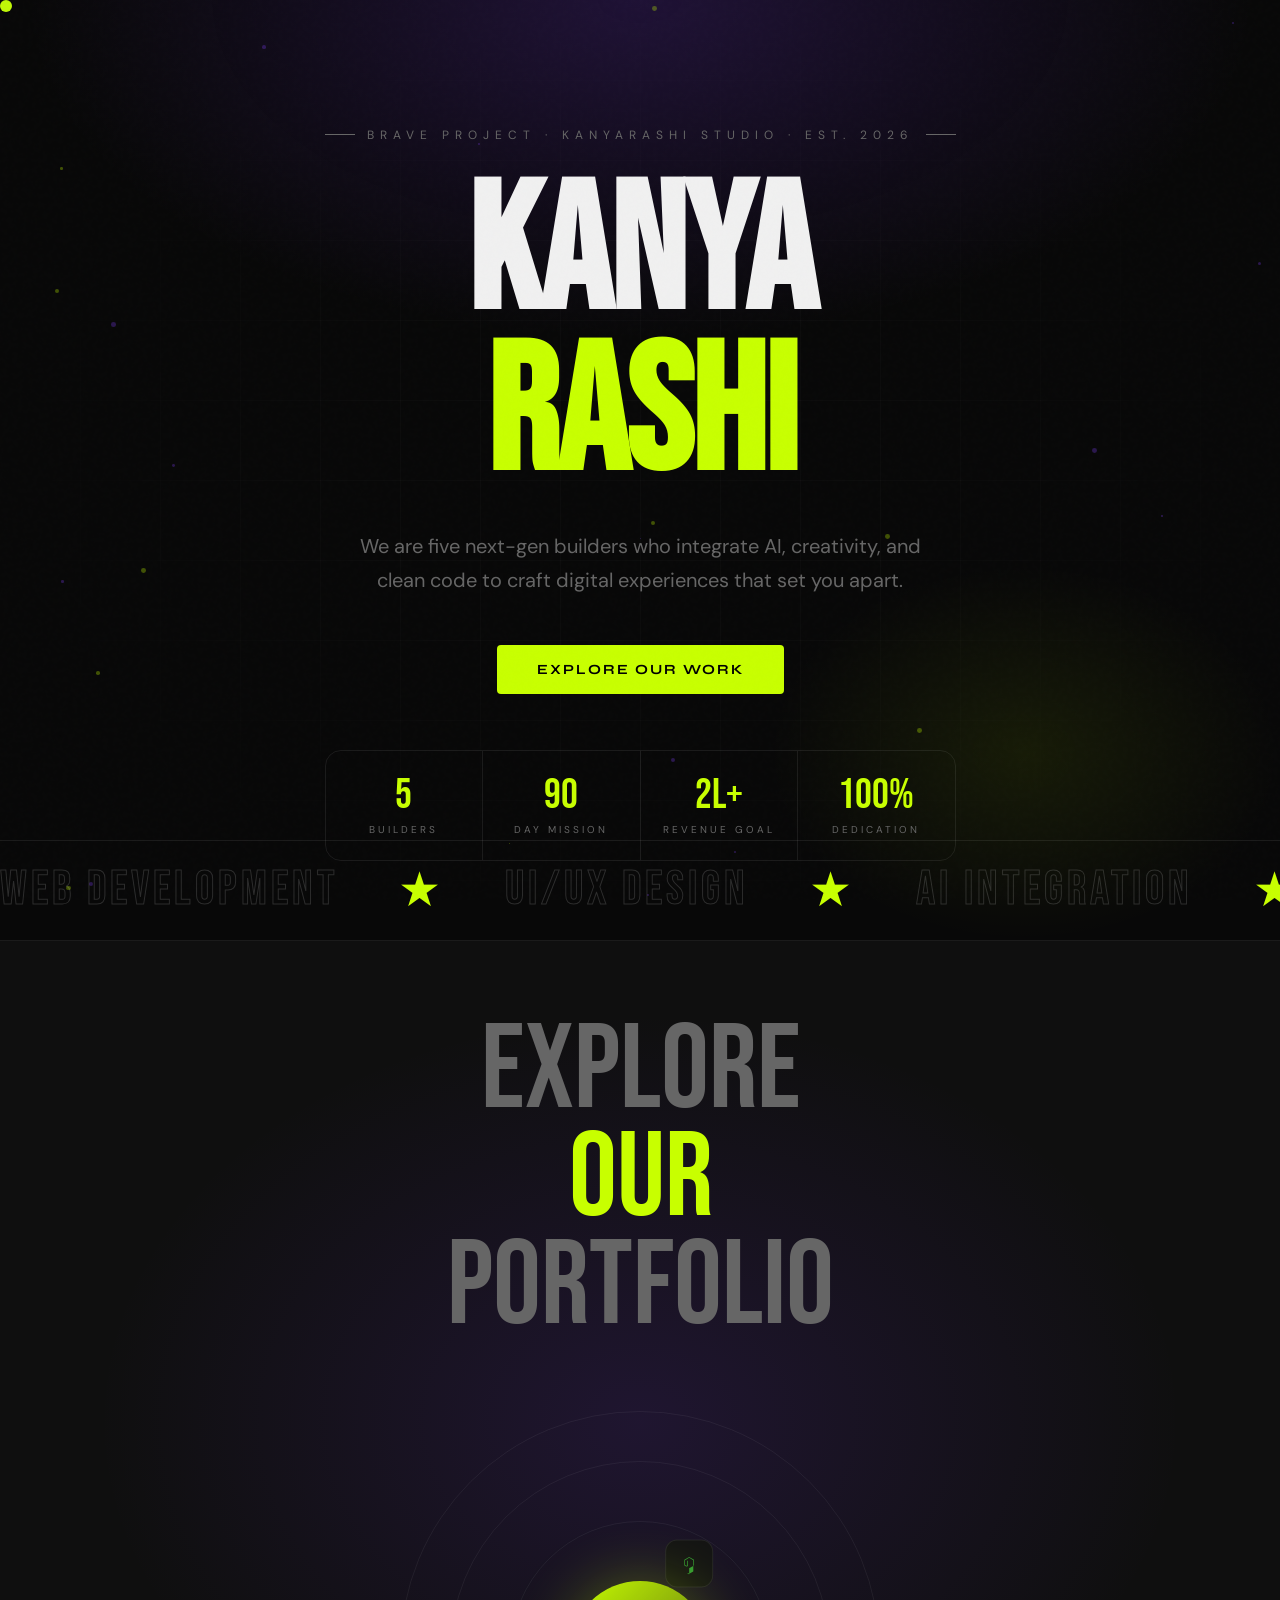
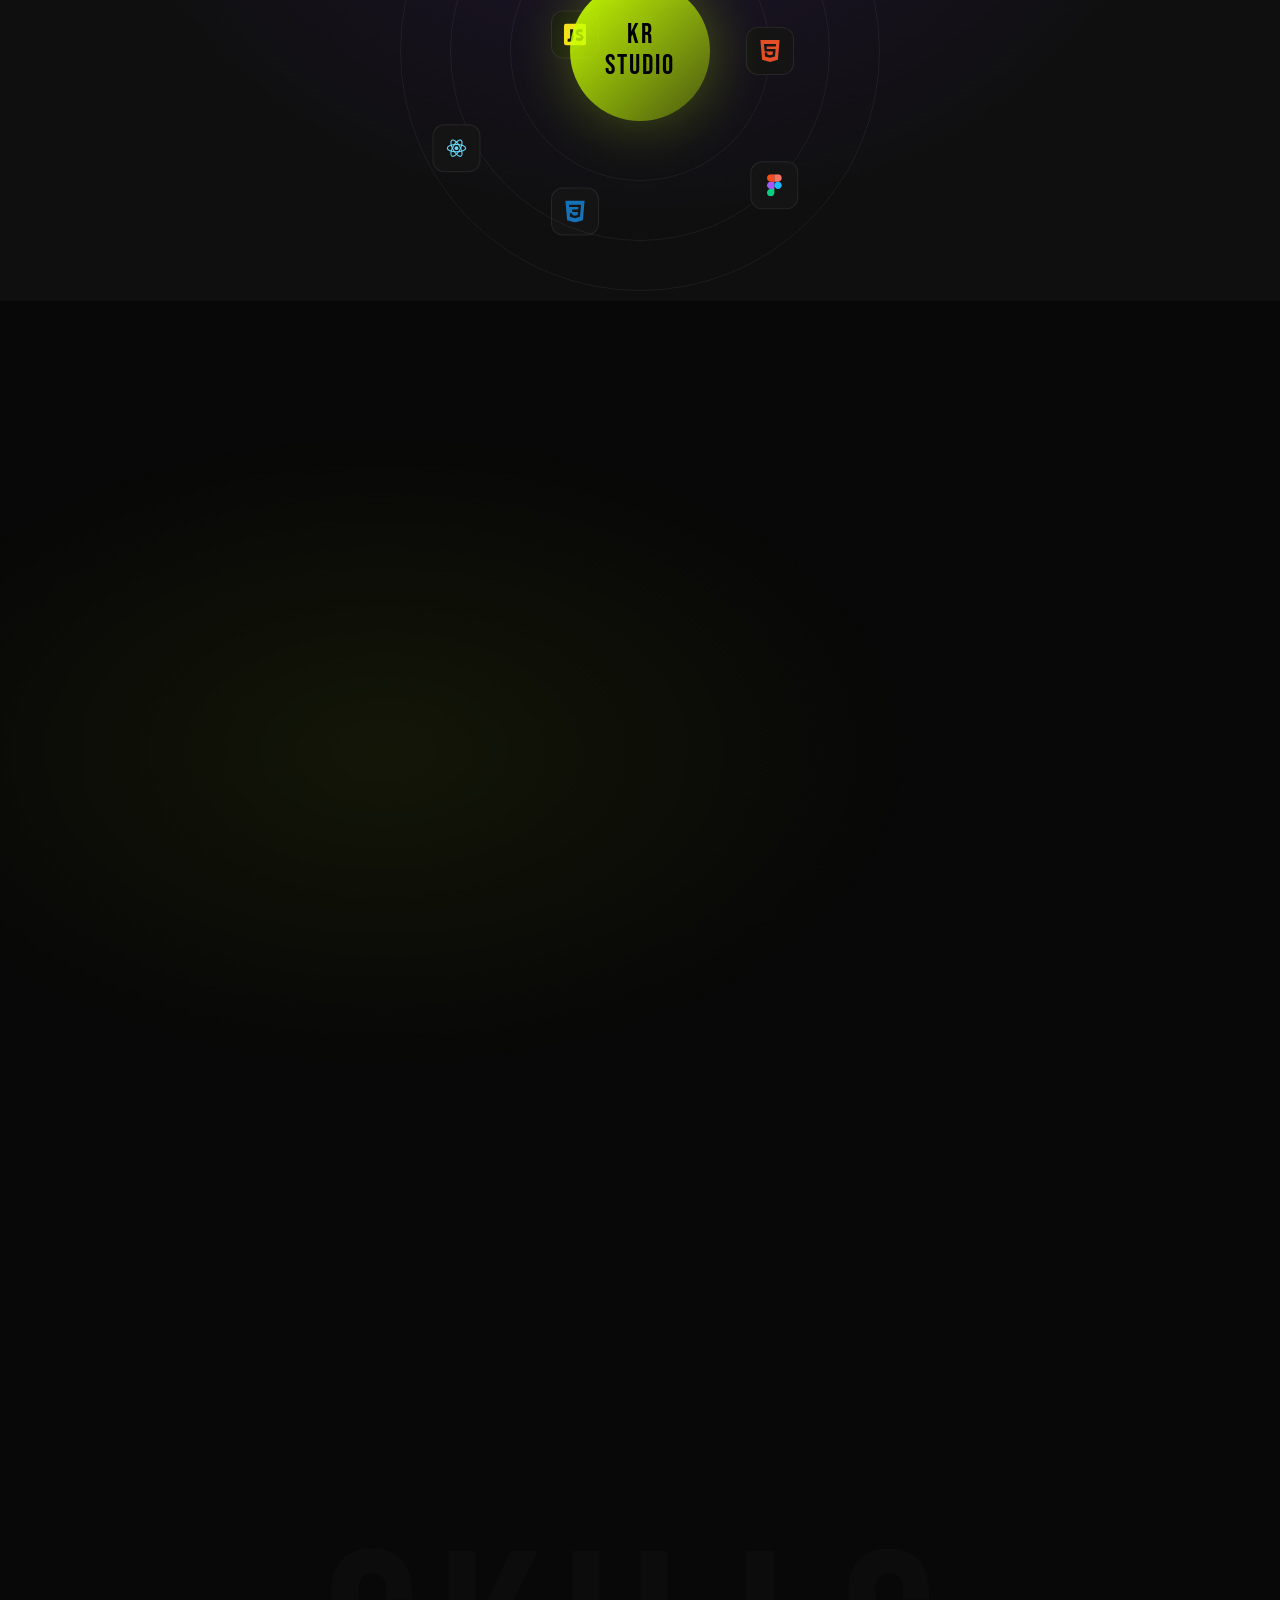
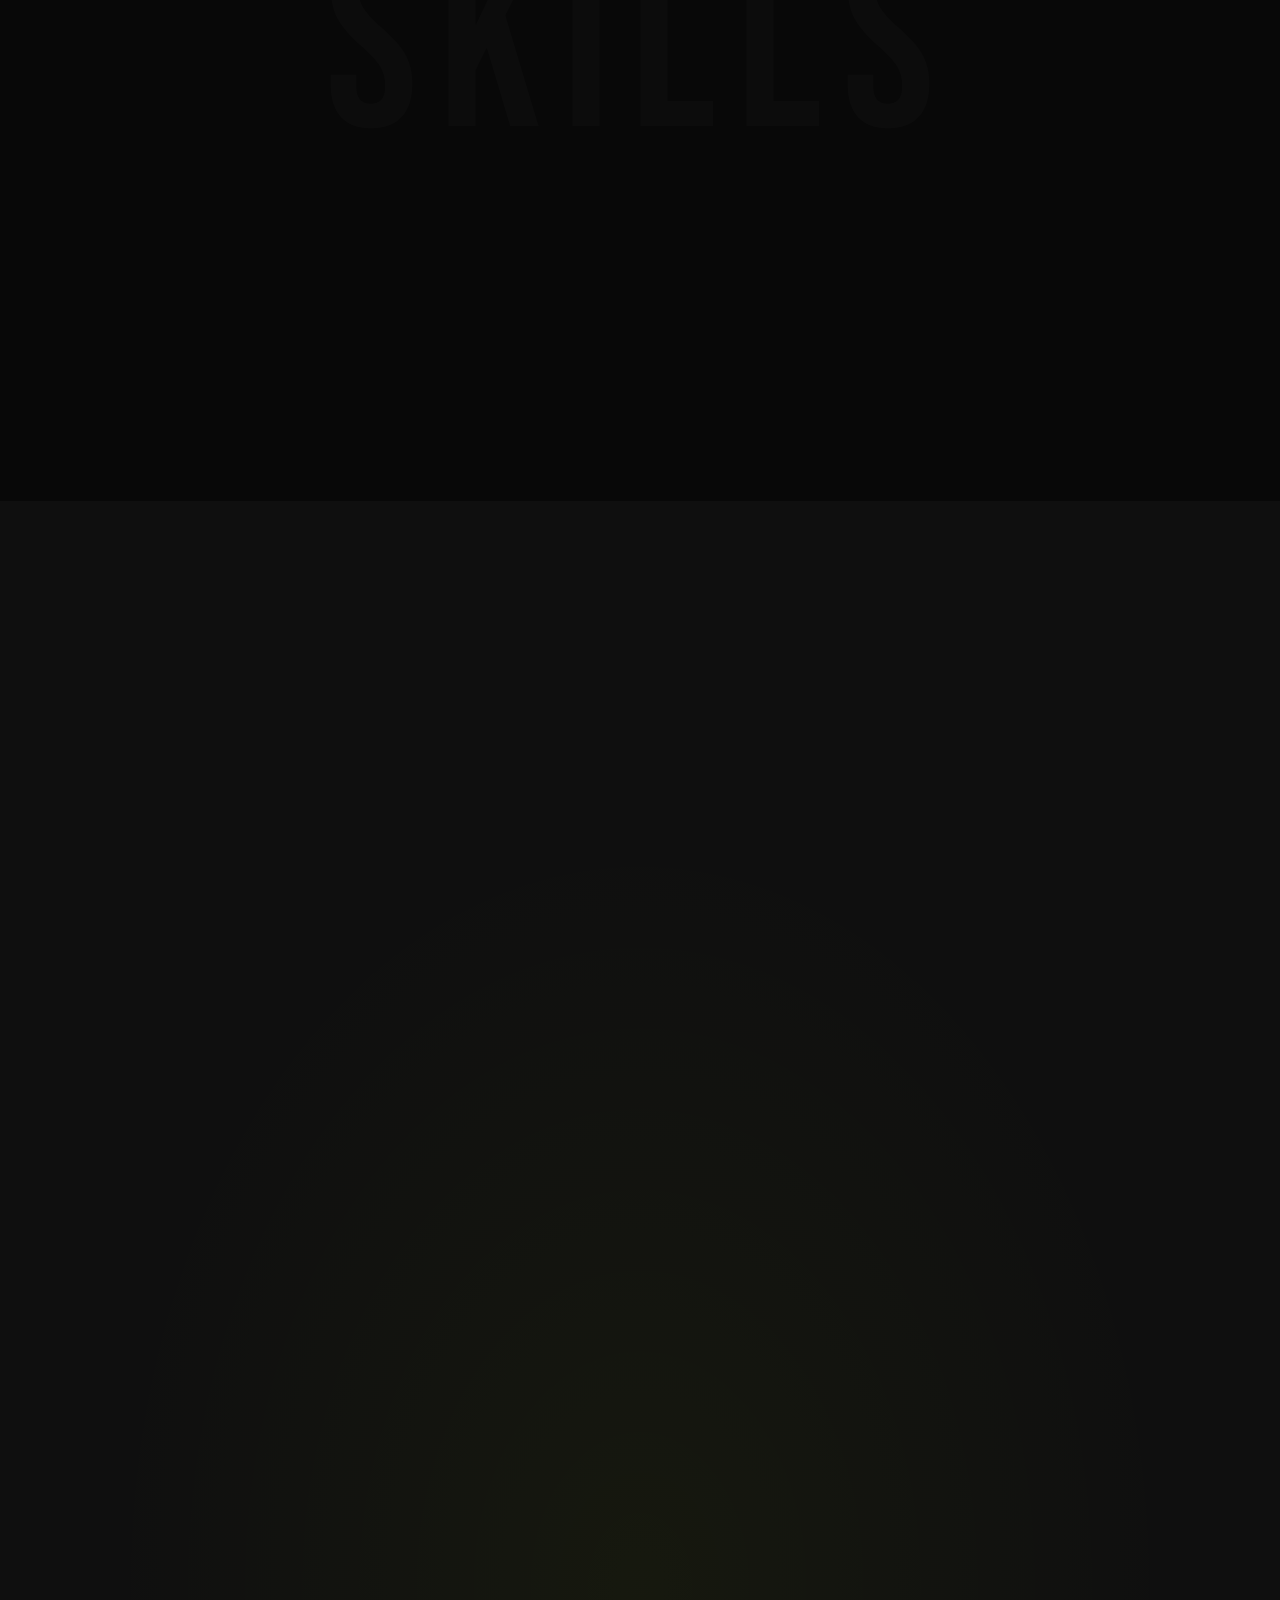
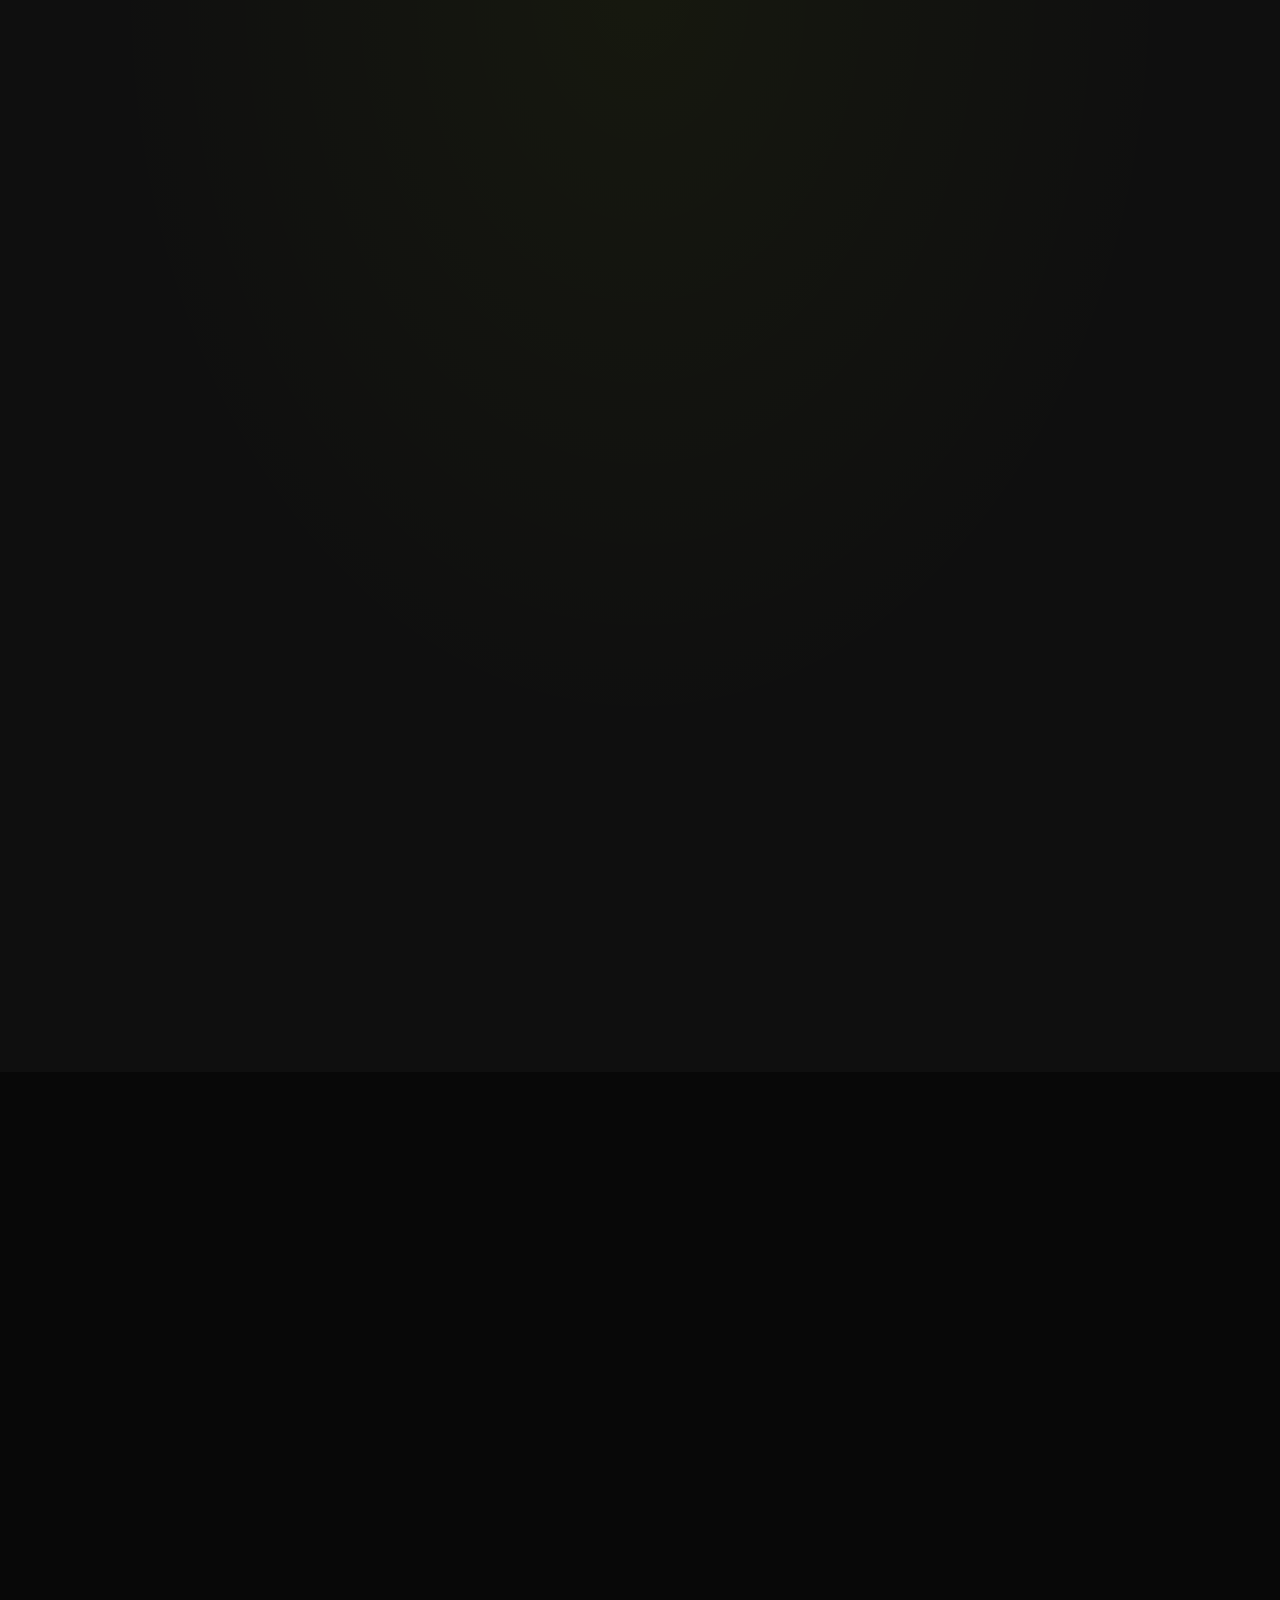
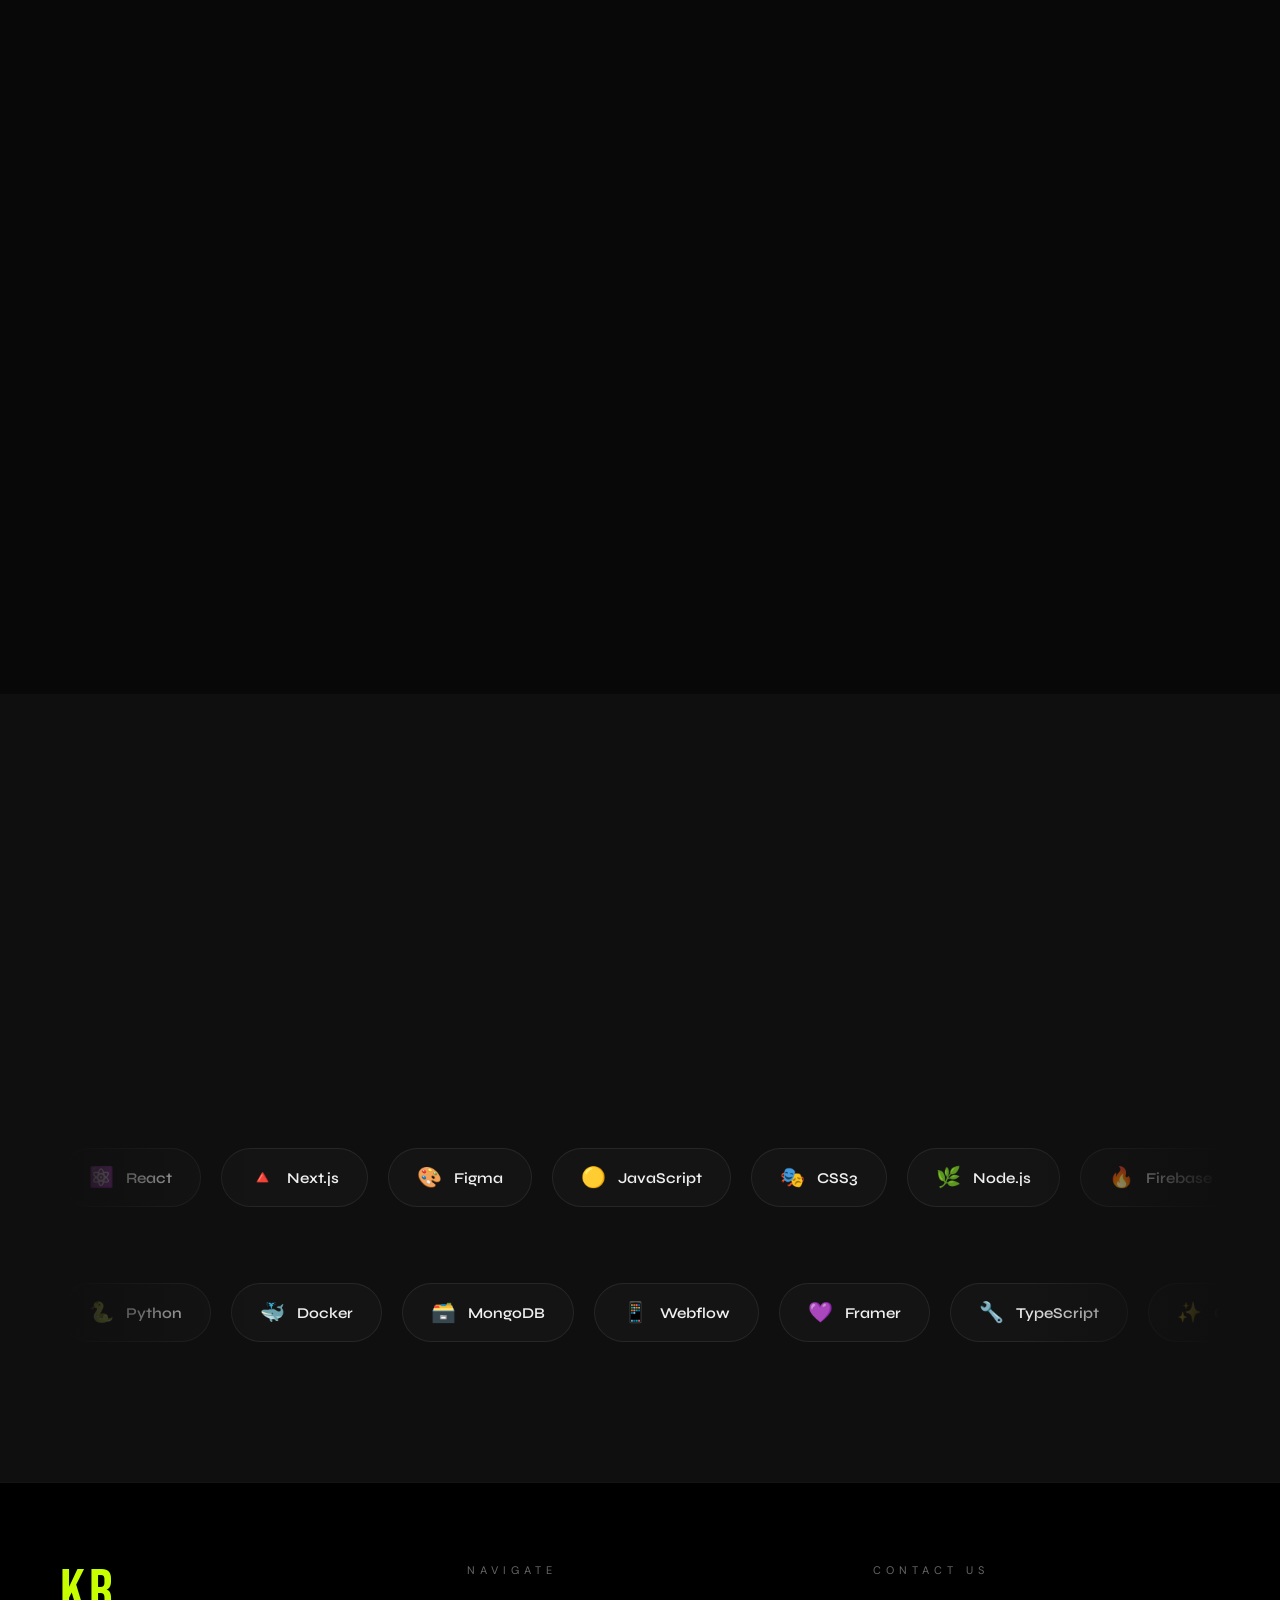
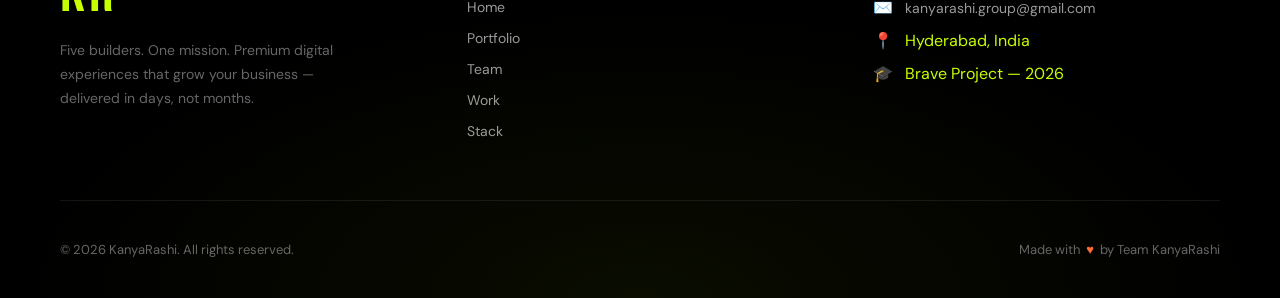
==== commit b177c9b0: "Add files via upload" ====
--- a/index.html
+++ b/index.html
@@ -221,7 +221,21 @@
       <li><a href="#tools">Stack</a></li>
       <li><a href="mailto:kanyarashi.group@gmail.com" class="nav-cta">Hire Us</a></li>
     </ul>
+    <!-- Mobile hamburger -->
+    <button class="nav-hamburger" id="hamburger" aria-label="Open menu">
+      <span></span><span></span><span></span>
+    </button>
   </nav>
+
+  <!-- Mobile full-screen menu -->
+  <div class="nav-mobile-menu" id="mobile-menu">
+    <a href="#explore" onclick="closeMobileMenu()">Explore</a>
+    <a href="#skills"  onclick="closeMobileMenu()">Skills</a>
+    <a href="#team"    onclick="closeMobileMenu()">Team</a>
+    <a href="#demo"    onclick="closeMobileMenu()">Work</a>
+    <a href="#tools"   onclick="closeMobileMenu()">Stack</a>
+    <a href="mailto:kanyarashi.group@gmail.com" class="mobile-cta">Hire Us</a>
+  </div>
 
   <!-- ═══ HERO ═══ -->
   <section id="hero">
@@ -230,7 +244,7 @@
     <div id="particles" aria-hidden="true"></div>
 
     <div class="hero-content">
-      <div class="hero-eyebrow">Brave Project · KanyaRashi Studio · Est. 2025</div>
+      <div class="hero-eyebrow">Brave Project · KanyaRashi Studio · Est. 2026</div>
 
       <!-- FIX 1: RASHI single clean green color, no ghost -->
       <h1 class="hero-title">
@@ -333,7 +347,7 @@
   <!-- ═══ FIRST REVEAL ═══ -->
   <section id="first-reveal" style="min-height:100vh;display:flex;align-items:center;justify-content:center;position:relative;overflow:hidden;padding:120px 60px;">
     <div style="position:absolute;inset:0;background:radial-gradient(ellipse 70% 60% at 30% 50%,rgba(200,255,0,.06) 0%,transparent 60%)"></div>
-    <div style="max-width:1100px;width:100%;display:grid;grid-template-columns:1fr 1fr;gap:80px;align-items:center;position:relative;">
+    <div class="first-reveal-grid" style="max-width:1100px;width:100%;display:grid;grid-template-columns:1fr 1fr;gap:80px;align-items:center;position:relative;">
       <div>
         <span class="reveal" style="font-family:var(--font-light);font-size:12px;letter-spacing:8px;text-transform:uppercase;color:var(--accent);display:block;margin-bottom:24px;">Our Mission</span>
         <h2 class="reveal" style="font-family:var(--font-display);font-size:clamp(60px,9vw,120px);line-height:.9;margin-bottom:32px;">KANYA<br><span style="color:var(--accent)">RASHI</span></h2>
@@ -719,6 +733,20 @@
   });
   </script>
   <script>
+    /* ── Mobile hamburger ── */
+    function closeMobileMenu() {
+      document.getElementById('mobile-menu').classList.remove('open');
+      document.getElementById('hamburger').classList.remove('open');
+      document.body.classList.remove('no-scroll');
+    }
+    document.getElementById('hamburger')?.addEventListener('click', () => {
+      const menu = document.getElementById('mobile-menu');
+      const btn  = document.getElementById('hamburger');
+      const open = menu.classList.toggle('open');
+      btn.classList.toggle('open', open);
+      document.body.classList.toggle('no-scroll', open);
+    });
+
     // Redirect to offline page if connection is lost
     window.addEventListener('offline', () => {
       window.location.href = 'offline.html';
--- a/css/style.css
+++ b/css/style.css
@@ -1001,6 +1001,7 @@
   max-width: 1200px;
   margin: 0 auto;
   aspect-ratio: 16/9;
+  min-height: 300px;
   border: 1px solid var(--border);
   border-radius: 16px;
   overflow: hidden;
@@ -1242,36 +1243,447 @@
   to { opacity: 1; }
 }
 
+/* ===== FIRST REVEAL GRID ===== */
+.first-reveal-grid {
+  max-width: 1100px;
+  width: 100%;
+  display: grid;
+  grid-template-columns: 1fr 1fr;
+  gap: 80px;
+  align-items: center;
+  position: relative;
+}
+
+/* Mobile: stack first-reveal grid */
+@media (max-width: 768px) {
+  .first-reveal-grid { grid-template-columns: 1fr; gap: 40px; }
+  #first-reveal { padding: 80px 20px !important; min-height: auto !important; }
+  #skills .skills-pinned { position: relative; height: auto; }
+}
+
 /* ===== RESPONSIVE ===== */
-@media (max-width: 900px) {
-  nav { padding: 20px 24px; }
+
+/* ── Touch/mobile: disable custom cursor ── */
+@media (pointer: coarse) {
+  body { cursor: auto; }
+  .cursor, .cursor-follower { display: none; }
+}
+
+/* ═══════════════════════════════════════
+   MOBILE — up to 480px
+═══════════════════════════════════════ */
+@media (max-width: 480px) {
+  /* Nav */
+  nav { padding: 16px 20px; }
   .nav-links { display: none; }
-  #hero { padding: 120px 24px 80px; }
-  .hero-stats { gap: 30px; }
-  .team-hub { width: 340px; height: 340px; }
-  .team-orbit { width: 260px; height: 260px; }
-  .member-avatar[data-pos="0"] { transform: translate(-50%,-50%) translateY(-130px); }
-  .member-avatar[data-pos="1"] { transform: translate(-50%,-50%) rotate(72deg) translateY(-130px) rotate(-72deg); }
-  .member-avatar[data-pos="2"] { transform: translate(-50%,-50%) rotate(144deg) translateY(-130px) rotate(-144deg); }
-  .member-avatar[data-pos="3"] { transform: translate(-50%,-50%) rotate(216deg) translateY(-130px) rotate(-216deg); }
-  .member-avatar[data-pos="4"] { transform: translate(-50%,-50%) rotate(288deg) translateY(-130px) rotate(-288deg); }
-  .team-cards { grid-template-columns: 1fr; }
-  .detail-panel { grid-template-columns: 1fr; }
-  .detail-left { padding: 80px 30px 40px; }
-  .detail-right { padding: 40px 30px 80px; }
-  .footer-top { grid-template-columns: 1fr; gap: 40px; }
-  #team, #demo { padding: 80px 24px; }
-  .orbit-system { width: 340px; height: 340px; }
-  .orbit-ring-1 { width: 200px; height: 200px; }
+  .nav-logo-text { font-size: 15px; }
+
+  /* Mobile hamburger */
+  .nav-hamburger { display: flex; }
+
+  /* Loader */
+  .loader-brand { font-size: clamp(44px, 18vw, 80px); letter-spacing: 6px; }
+  .loader-hello, .loader-welcome, .loader-portfolio, .loader-tagline { font-size: 12px; letter-spacing: 3px; }
+
+  /* Hero */
+  #hero { padding: 100px 20px 100px; min-height: 100svh; }
+  .hero-eyebrow { font-size: 10px; letter-spacing: 3px; margin-bottom: 20px; }
+  .hero-eyebrow::before, .hero-eyebrow::after { width: 16px; }
+  .hero-title { font-size: clamp(56px, 20vw, 90px); letter-spacing: -1px; }
+  .hero-sub { font-size: 14px; margin-top: 20px; padding: 0 4px; }
+  .hero-cta-group { margin-top: 28px; }
+  .btn-primary { padding: 14px 28px; font-size: 12px; letter-spacing: 1px; }
+  .hero-stats { max-width: 100%; border-radius: 12px; margin-top: 36px; }
+  .stat { padding: 16px 8px; }
+  .stat-num { font-size: 30px; }
+  .stat-label { font-size: 8px; letter-spacing: 1px; }
+
+  /* Marquee */
+  .marquee-wrap { display: none; }
+
+  /* Explore */
+  #explore { min-height: auto; padding: 80px 20px; }
+  .explore-title { font-size: clamp(44px, 15vw, 72px); }
+  .explore-label { font-size: 10px; letter-spacing: 4px; }
+  .orbit-system { width: 300px; height: 300px; }
+  .orbit-center { width: 90px; height: 90px; }
+  .orbit-center-text { font-size: 16px; }
+  .orbit-ring-1 { width: 170px; height: 170px; }
+  .orbit-ring-2 { width: 260px; height: 260px; }
+  .orbit-ring-3 { display: none; }
+  .orbit-icon { width: 38px; height: 38px; border-radius: 8px; }
+  .orbit-ring-1 .orbit-icon:nth-child(1) { transform: translate(-50%,-50%) rotate(0deg) translateX(85px) rotate(0deg); }
+  .orbit-ring-1 .orbit-icon:nth-child(2) { transform: translate(-50%,-50%) rotate(120deg) translateX(85px) rotate(-120deg); }
+  .orbit-ring-1 .orbit-icon:nth-child(3) { transform: translate(-50%,-50%) rotate(240deg) translateX(85px) rotate(-240deg); }
+  .orbit-ring-2 .orbit-icon:nth-child(1) { transform: translate(-50%,-50%) rotate(45deg) translateX(130px) rotate(-45deg); }
+  .orbit-ring-2 .orbit-icon:nth-child(2) { transform: translate(-50%,-50%) rotate(165deg) translateX(130px) rotate(-165deg); }
+  .orbit-ring-2 .orbit-icon:nth-child(3) { transform: translate(-50%,-50%) rotate(285deg) translateX(130px) rotate(-285deg); }
+
+  /* First reveal */
+  #first-reveal { padding: 80px 20px !important; min-height: auto !important; }
+  #first-reveal > div { grid-template-columns: 1fr !important; gap: 40px !important; }
+
+  /* Skills */
+  #skills .skills-pinned { height: auto; padding: 80px 20px; }
+  .skills-title { font-size: clamp(52px, 18vw, 90px); }
+  .skills-desc-panel { font-size: 14px; }
+  .skills-tags { gap: 8px; }
+  .skill-tag { font-size: 11px; padding: 8px 14px; }
+
+  /* Team hub */
+  #team { padding: 80px 20px; }
+  .team-hub { width: 300px; height: 300px; margin-bottom: 60px; }
+  .team-orbit { width: 230px; height: 230px; }
+  .kr-logo { width: 100px; height: 100px; }
+  .kr-logo-svg { width: 60px; height: 60px; }
+  .member-avatar { width: 56px; height: 56px; }
+  .member-avatar[data-pos="0"] { transform: translate(-50%,-50%) translateY(-115px); }
+  .member-avatar[data-pos="1"] { transform: translate(-50%,-50%) rotate(72deg) translateY(-115px) rotate(-72deg); }
+  .member-avatar[data-pos="2"] { transform: translate(-50%,-50%) rotate(144deg) translateY(-115px) rotate(-144deg); }
+  .member-avatar[data-pos="3"] { transform: translate(-50%,-50%) rotate(216deg) translateY(-115px) rotate(-216deg); }
+  .member-avatar[data-pos="4"] { transform: translate(-50%,-50%) rotate(288deg) translateY(-115px) rotate(-288deg); }
+  .section-title { font-size: clamp(42px, 14vw, 72px); }
+  .team-cards { grid-template-columns: 1fr; gap: 16px; }
+
+  /* Member detail */
+  .detail-panel { grid-template-columns: 1fr !important; overflow-y: auto; }
+  .detail-left { padding: 70px 24px 32px; border-right: none; border-bottom: 1px solid var(--border); }
+  .detail-right { padding: 32px 24px 60px; }
+  .detail-photo-wrap { width: 160px; height: 160px; }
+  .detail-name { font-size: clamp(40px, 12vw, 72px); }
+
+  /* Demo */
+  #demo { padding: 80px 20px; }
+  .demo-title { font-size: clamp(34px, 12vw, 60px); }
+  .demo-box { aspect-ratio: 4/5; border-radius: 12px; }
+
+  /* Tools */
+  #tools { padding: 80px 0; }
+  .tools-title { font-size: clamp(34px, 10vw, 60px); }
+  .tool-chip { padding: 12px 20px; font-size: 13px; }
+  .tools-header { padding: 0 20px; }
+
+  /* Footer */
+  footer { padding: 60px 20px 30px; }
+  .footer-top { grid-template-columns: 1fr; gap: 32px; }
+  .footer-logo { font-size: 40px; }
+  .footer-bottom { flex-direction: column; gap: 12px; text-align: center; }
+}
+
+/* ═══════════════════════════════════════
+   SMALL TABLET — 481px → 768px
+═══════════════════════════════════════ */
+@media (min-width: 481px) and (max-width: 768px) {
+  nav { padding: 18px 28px; }
+  .nav-links { display: none; }
+
+  #hero { padding: 110px 32px 90px; }
+  .hero-title { font-size: clamp(72px, 16vw, 120px); }
+  .hero-sub { font-size: 15px; }
+  .hero-stats { max-width: 100%; }
+  .stat-num { font-size: 34px; }
+
+  #explore { padding: 100px 32px; min-height: auto; }
+  .orbit-system { width: 360px; height: 360px; }
+  .orbit-ring-1 { width: 190px; height: 190px; }
   .orbit-ring-2 { width: 300px; height: 300px; }
   .orbit-ring-3 { display: none; }
-  .orbit-ring-1 .orbit-icon:nth-child(1) { transform: translate(-50%,-50%) rotate(0deg) translateX(100px) rotate(0deg); }
-  .orbit-ring-1 .orbit-icon:nth-child(2) { transform: translate(-50%,-50%) rotate(120deg) translateX(100px) rotate(-120deg); }
-  .orbit-ring-1 .orbit-icon:nth-child(3) { transform: translate(-50%,-50%) rotate(240deg) translateX(100px) rotate(-240deg); }
+  .orbit-ring-1 .orbit-icon:nth-child(1) { transform: translate(-50%,-50%) rotate(0deg) translateX(95px) rotate(0deg); }
+  .orbit-ring-1 .orbit-icon:nth-child(2) { transform: translate(-50%,-50%) rotate(120deg) translateX(95px) rotate(-120deg); }
+  .orbit-ring-1 .orbit-icon:nth-child(3) { transform: translate(-50%,-50%) rotate(240deg) translateX(95px) rotate(-240deg); }
   .orbit-ring-2 .orbit-icon:nth-child(1) { transform: translate(-50%,-50%) rotate(45deg) translateX(150px) rotate(-45deg); }
   .orbit-ring-2 .orbit-icon:nth-child(2) { transform: translate(-50%,-50%) rotate(165deg) translateX(150px) rotate(-165deg); }
   .orbit-ring-2 .orbit-icon:nth-child(3) { transform: translate(-50%,-50%) rotate(285deg) translateX(150px) rotate(-285deg); }
-}
+
+  #first-reveal { padding: 80px 32px !important; }
+  #first-reveal > div { grid-template-columns: 1fr !important; gap: 40px !important; }
+
+  #team { padding: 80px 32px; }
+  .team-hub { width: 360px; height: 360px; margin-bottom: 60px; }
+  .team-orbit { width: 270px; height: 270px; }
+  .member-avatar { width: 64px; height: 64px; }
+  .member-avatar[data-pos="0"] { transform: translate(-50%,-50%) translateY(-135px); }
+  .member-avatar[data-pos="1"] { transform: translate(-50%,-50%) rotate(72deg) translateY(-135px) rotate(-72deg); }
+  .member-avatar[data-pos="2"] { transform: translate(-50%,-50%) rotate(144deg) translateY(-135px) rotate(-144deg); }
+  .member-avatar[data-pos="3"] { transform: translate(-50%,-50%) rotate(216deg) translateY(-135px) rotate(-216deg); }
+  .member-avatar[data-pos="4"] { transform: translate(-50%,-50%) rotate(288deg) translateY(-135px) rotate(-288deg); }
+  .team-cards { grid-template-columns: 1fr 1fr; gap: 16px; }
+
+  .detail-panel { grid-template-columns: 1fr !important; }
+  .detail-left { padding: 70px 32px 32px; border-right: none; border-bottom: 1px solid var(--border); }
+  .detail-right { padding: 32px 32px 60px; }
+  .detail-photo-wrap { width: 180px; height: 180px; }
+
+  #demo { padding: 80px 32px; }
+  .demo-box { aspect-ratio: 4/3; }
+
+  footer { padding: 60px 32px 30px; }
+  .footer-top { grid-template-columns: 1fr; gap: 32px; }
+  .footer-bottom { flex-direction: column; gap: 12px; text-align: center; }
+}
+
+/* ═══════════════════════════════════════
+   TABLET — 769px → 1024px
+═══════════════════════════════════════ */
+@media (min-width: 769px) and (max-width: 1024px) {
+  nav { padding: 20px 40px; }
+  .nav-links { gap: 24px; }
+  .nav-links a { font-size: 11px; letter-spacing: 1px; }
+
+  #hero { padding: 120px 40px 80px; }
+  .hero-title { font-size: clamp(90px, 14vw, 140px); }
+
+  #explore { padding: 100px 40px; }
+  .orbit-system { width: 420px; height: 420px; }
+  .orbit-ring-1 { width: 220px; height: 220px; }
+  .orbit-ring-2 { width: 340px; height: 340px; }
+  .orbit-ring-3 { display: none; }
+  .orbit-ring-1 .orbit-icon:nth-child(1) { transform: translate(-50%,-50%) rotate(0deg) translateX(110px) rotate(0deg); }
+  .orbit-ring-1 .orbit-icon:nth-child(2) { transform: translate(-50%,-50%) rotate(120deg) translateX(110px) rotate(-120deg); }
+  .orbit-ring-1 .orbit-icon:nth-child(3) { transform: translate(-50%,-50%) rotate(240deg) translateX(110px) rotate(-240deg); }
+  .orbit-ring-2 .orbit-icon:nth-child(1) { transform: translate(-50%,-50%) rotate(45deg) translateX(170px) rotate(-45deg); }
+  .orbit-ring-2 .orbit-icon:nth-child(2) { transform: translate(-50%,-50%) rotate(165deg) translateX(170px) rotate(-165deg); }
+  .orbit-ring-2 .orbit-icon:nth-child(3) { transform: translate(-50%,-50%) rotate(285deg) translateX(170px) rotate(-285deg); }
+
+  #first-reveal { padding: 100px 40px !important; }
+  #first-reveal > div { gap: 48px !important; }
+
+  #team { padding: 100px 40px; }
+  .team-hub { width: 440px; height: 440px; }
+  .team-orbit { width: 330px; height: 330px; }
+  .member-avatar { width: 70px; height: 70px; }
+  .member-avatar[data-pos="0"] { transform: translate(-50%,-50%) translateY(-165px); }
+  .member-avatar[data-pos="1"] { transform: translate(-50%,-50%) rotate(72deg) translateY(-165px) rotate(-72deg); }
+  .member-avatar[data-pos="2"] { transform: translate(-50%,-50%) rotate(144deg) translateY(-165px) rotate(-144deg); }
+  .member-avatar[data-pos="3"] { transform: translate(-50%,-50%) rotate(216deg) translateY(-165px) rotate(-216deg); }
+  .member-avatar[data-pos="4"] { transform: translate(-50%,-50%) rotate(288deg) translateY(-165px) rotate(-288deg); }
+  .team-cards { grid-template-columns: 1fr 1fr; gap: 16px; }
+
+  .detail-panel { grid-template-columns: 1fr 1fr; }
+  .detail-left { padding: 80px 40px; }
+  .detail-right { padding: 80px 40px; }
+
+  #demo { padding: 100px 40px; }
+  .demo-box { aspect-ratio: 16/10; }
+
+  footer { padding: 80px 40px 40px; }
+  .footer-top { grid-template-columns: 1fr 1fr; gap: 40px; }
+}
+
+/* ═══════════════════════════════════════
+   DESKTOP — 1025px → 1440px  (base)
+═══════════════════════════════════════ */
+@media (min-width: 1025px) and (max-width: 1440px) {
+  nav { padding: 24px 60px; }
+  #hero { padding: 120px 60px 80px; }
+  #team, #demo, #tools { padding: 120px 60px; }
+  footer { padding: 80px 60px 40px; }
+  .footer-top { grid-template-columns: 1fr 1fr 1fr; }
+  .team-cards { grid-template-columns: repeat(3, 1fr); }
+  .detail-panel { grid-template-columns: 1fr 1fr; }
+}
+
+/* ═══════════════════════════════════════
+   LARGE DESKTOP — 1441px → 2560px
+═══════════════════════════════════════ */
+@media (min-width: 1441px) {
+  nav { padding: 28px 100px; }
+  #hero { padding: 140px 100px 100px; }
+  .hero-title { font-size: clamp(140px, 14vw, 200px); }
+  .hero-sub { font-size: 22px; max-width: 700px; }
+
+  #explore { padding: 140px 100px; }
+  .orbit-system { width: 600px; height: 600px; }
+  .orbit-center { width: 180px; height: 180px; }
+  .orbit-center-text { font-size: 32px; }
+  .orbit-ring-1 { width: 320px; height: 320px; }
+  .orbit-ring-2 { width: 480px; height: 480px; }
+  .orbit-ring-3 { width: 580px; height: 580px; }
+  .orbit-ring-1 .orbit-icon:nth-child(1) { transform: translate(-50%,-50%) rotate(0deg) translateX(160px) rotate(0deg); }
+  .orbit-ring-1 .orbit-icon:nth-child(2) { transform: translate(-50%,-50%) rotate(120deg) translateX(160px) rotate(-120deg); }
+  .orbit-ring-1 .orbit-icon:nth-child(3) { transform: translate(-50%,-50%) rotate(240deg) translateX(160px) rotate(-240deg); }
+  .orbit-ring-2 .orbit-icon:nth-child(1) { transform: translate(-50%,-50%) rotate(45deg) translateX(240px) rotate(-45deg); }
+  .orbit-ring-2 .orbit-icon:nth-child(2) { transform: translate(-50%,-50%) rotate(165deg) translateX(240px) rotate(-165deg); }
+  .orbit-ring-2 .orbit-icon:nth-child(3) { transform: translate(-50%,-50%) rotate(285deg) translateX(240px) rotate(-285deg); }
+
+  #first-reveal { padding: 140px 100px !important; }
+  #first-reveal > div { max-width: 1400px; gap: 120px !important; }
+
+  #skills .skills-content { padding: 80px; }
+  .skills-title { font-size: clamp(120px, 14vw, 180px); }
+
+  #team { padding: 140px 100px; }
+  .team-hub { width: 760px; height: 760px; }
+  .team-orbit { width: 560px; height: 560px; }
+  .member-avatar { width: 100px; height: 100px; }
+  .member-avatar[data-pos="0"] { transform: translate(-50%,-50%) translateY(-280px); }
+  .member-avatar[data-pos="1"] { transform: translate(-50%,-50%) rotate(72deg) translateY(-280px) rotate(-72deg); }
+  .member-avatar[data-pos="2"] { transform: translate(-50%,-50%) rotate(144deg) translateY(-280px) rotate(-144deg); }
+  .member-avatar[data-pos="3"] { transform: translate(-50%,-50%) rotate(216deg) translateY(-280px) rotate(-216deg); }
+  .member-avatar[data-pos="4"] { transform: translate(-50%,-50%) rotate(288deg) translateY(-280px) rotate(-288deg); }
+  .kr-logo { width: 200px; height: 200px; }
+  .team-cards { grid-template-columns: repeat(3, 1fr); gap: 28px; max-width: 1400px; }
+  .section-title { font-size: clamp(80px, 9vw, 130px); }
+
+  .detail-photo-wrap { width: 280px; height: 280px; }
+  .detail-name { font-size: clamp(70px, 7vw, 110px); }
+  .detail-left { padding: 100px 80px; }
+  .detail-right { padding: 100px 80px; gap: 28px; }
+
+  #demo { padding: 140px 100px; }
+  .demo-title { font-size: clamp(60px, 7vw, 110px); }
+  .demo-box { max-width: 1400px; }
+
+  #tools { padding: 140px 0; }
+  .tools-header { padding: 0 100px; margin-bottom: 100px; }
+  .tools-title { font-size: clamp(60px, 7vw, 110px); }
+
+  footer { padding: 120px 100px 60px; }
+  .footer-top { max-width: 1400px; margin: 0 auto; }
+  .footer-bottom { max-width: 1400px; margin: 0 auto; }
+  .footer-logo { font-size: 80px; }
+}
+
+/* ═══════════════════════════════════════
+   TV / 4K — 2561px+
+═══════════════════════════════════════ */
+@media (min-width: 2561px) {
+  html { font-size: 20px; }
+  nav { padding: 40px 160px; }
+  .nav-logo-text { font-size: 28px; }
+  .nav-logo-icon { width: 52px; height: 52px; font-size: 28px; }
+  .nav-links a { font-size: 16px; letter-spacing: 3px; }
+  .nav-cta { padding: 14px 36px; font-size: 16px; }
+
+  #hero { padding: 200px 160px 140px; }
+  .hero-title { font-size: clamp(200px, 12vw, 280px); }
+  .hero-eyebrow { font-size: 18px; letter-spacing: 10px; }
+  .hero-sub { font-size: 28px; max-width: 900px; line-height: 1.8; }
+  .btn-primary { padding: 24px 60px; font-size: 18px; letter-spacing: 4px; }
+  .stat-num { font-size: 72px; }
+  .stat-label { font-size: 14px; letter-spacing: 5px; }
+
+  .orbit-system { width: 900px; height: 900px; }
+  .orbit-center { width: 260px; height: 260px; }
+  .orbit-center-text { font-size: 44px; }
+  .orbit-icon { width: 72px; height: 72px; border-radius: 16px; }
+
+  .team-hub { width: 1100px; height: 1100px; }
+  .team-orbit { width: 840px; height: 840px; }
+  .member-avatar { width: 140px; height: 140px; }
+  .member-avatar[data-pos="0"] { transform: translate(-50%,-50%) translateY(-420px); }
+  .member-avatar[data-pos="1"] { transform: translate(-50%,-50%) rotate(72deg) translateY(-420px) rotate(-72deg); }
+  .member-avatar[data-pos="2"] { transform: translate(-50%,-50%) rotate(144deg) translateY(-420px) rotate(-144deg); }
+  .member-avatar[data-pos="3"] { transform: translate(-50%,-50%) rotate(216deg) translateY(-420px) rotate(-216deg); }
+  .member-avatar[data-pos="4"] { transform: translate(-50%,-50%) rotate(288deg) translateY(-420px) rotate(-288deg); }
+  .kr-logo { width: 280px; height: 280px; }
+  .team-cards { grid-template-columns: repeat(3, 1fr); gap: 40px; max-width: 2000px; }
+
+  .detail-photo-wrap { width: 380px; height: 380px; }
+  .detail-name { font-size: 140px; }
+  .detail-left { padding: 140px 120px; }
+  .detail-right { padding: 140px 120px; gap: 36px; }
+
+  footer { padding: 200px 160px 80px; }
+  .footer-logo { font-size: 120px; }
+  .footer-tagline { font-size: 20px; }
+  .footer-copy, .footer-love { font-size: 18px; }
+
+  .tool-chip { padding: 22px 44px; font-size: 20px; }
+  .tool-chip-icon { font-size: 28px; }
+}
+
+/* ═══════════════════════════════════════
+   MOBILE NAV — hamburger menu
+═══════════════════════════════════════ */
+.nav-hamburger {
+  display: none;
+  flex-direction: column;
+  gap: 5px;
+  cursor: pointer;
+  padding: 4px;
+  background: none;
+  border: none;
+  z-index: 1001;
+}
+.nav-hamburger span {
+  display: block;
+  width: 24px;
+  height: 2px;
+  background: var(--text);
+  border-radius: 2px;
+  transition: all 0.3s ease;
+}
+.nav-hamburger.open span:nth-child(1) { transform: rotate(45deg) translate(5px, 5px); }
+.nav-hamburger.open span:nth-child(2) { opacity: 0; }
+.nav-hamburger.open span:nth-child(3) { transform: rotate(-45deg) translate(5px, -5px); }
+
+.nav-mobile-menu {
+  display: none;
+  position: fixed;
+  inset: 0;
+  background: rgba(8,8,8,0.98);
+  backdrop-filter: blur(20px);
+  z-index: 999;
+  flex-direction: column;
+  align-items: center;
+  justify-content: center;
+  gap: 32px;
+}
+.nav-mobile-menu.open { display: flex; }
+.nav-mobile-menu a {
+  font-family: var(--font-display);
+  font-size: 44px;
+  color: var(--text);
+  text-decoration: none;
+  letter-spacing: 4px;
+  transition: color 0.3s;
+}
+.nav-mobile-menu a:hover { color: var(--accent); }
+.nav-mobile-menu .mobile-cta {
+  margin-top: 16px;
+  padding: 14px 40px;
+  background: var(--accent);
+  color: #000;
+  border-radius: 4px;
+  font-family: var(--font-body);
+  font-size: 14px;
+  font-weight: 700;
+  letter-spacing: 3px;
+  text-transform: uppercase;
+}
+
+@media (max-width: 1024px) {
+  .nav-hamburger { display: flex; }
+  .nav-links { display: none; }
+}
+
+/* ═══════════════════════════════════════
+   IMAGE FIX — portrait centering
+   Omkar is perfect (object-position:top kept default)
+   Others: face centered lower in circle
+═══════════════════════════════════════ */
+.member-avatar img[alt="Revan"],
+.team-card .card-photo img[alt="Revan"] {
+  object-position: center 15%;
+}
+.member-avatar img[alt="Shiva Teja"],
+.team-card .card-photo img[alt="Shiva Teja"] {
+  object-position: center 10%;
+}
+.member-avatar img[alt="Yuva Teja"],
+.team-card .card-photo img[alt="Yuva Teja"] {
+  object-position: center 15%;
+}
+.member-avatar img[alt="Karthik"],
+.team-card .card-photo img[alt="Karthik"] {
+  object-position: center 12%;
+}
+/* Detail overlay photos */
+#detail-photo img {
+  object-position: center 15%;
+}
+/* Keep Omkar at default top - already perfect */
 
 /* ===== MARQUEE for hero ===== */
 .marquee-wrap {
@@ -1301,3 +1713,4 @@
 }
 .marquee-item.filled { -webkit-text-stroke: 0; color: var(--accent); }
 .marquee-sep { color: var(--accent); -webkit-text-stroke: 0; }
+
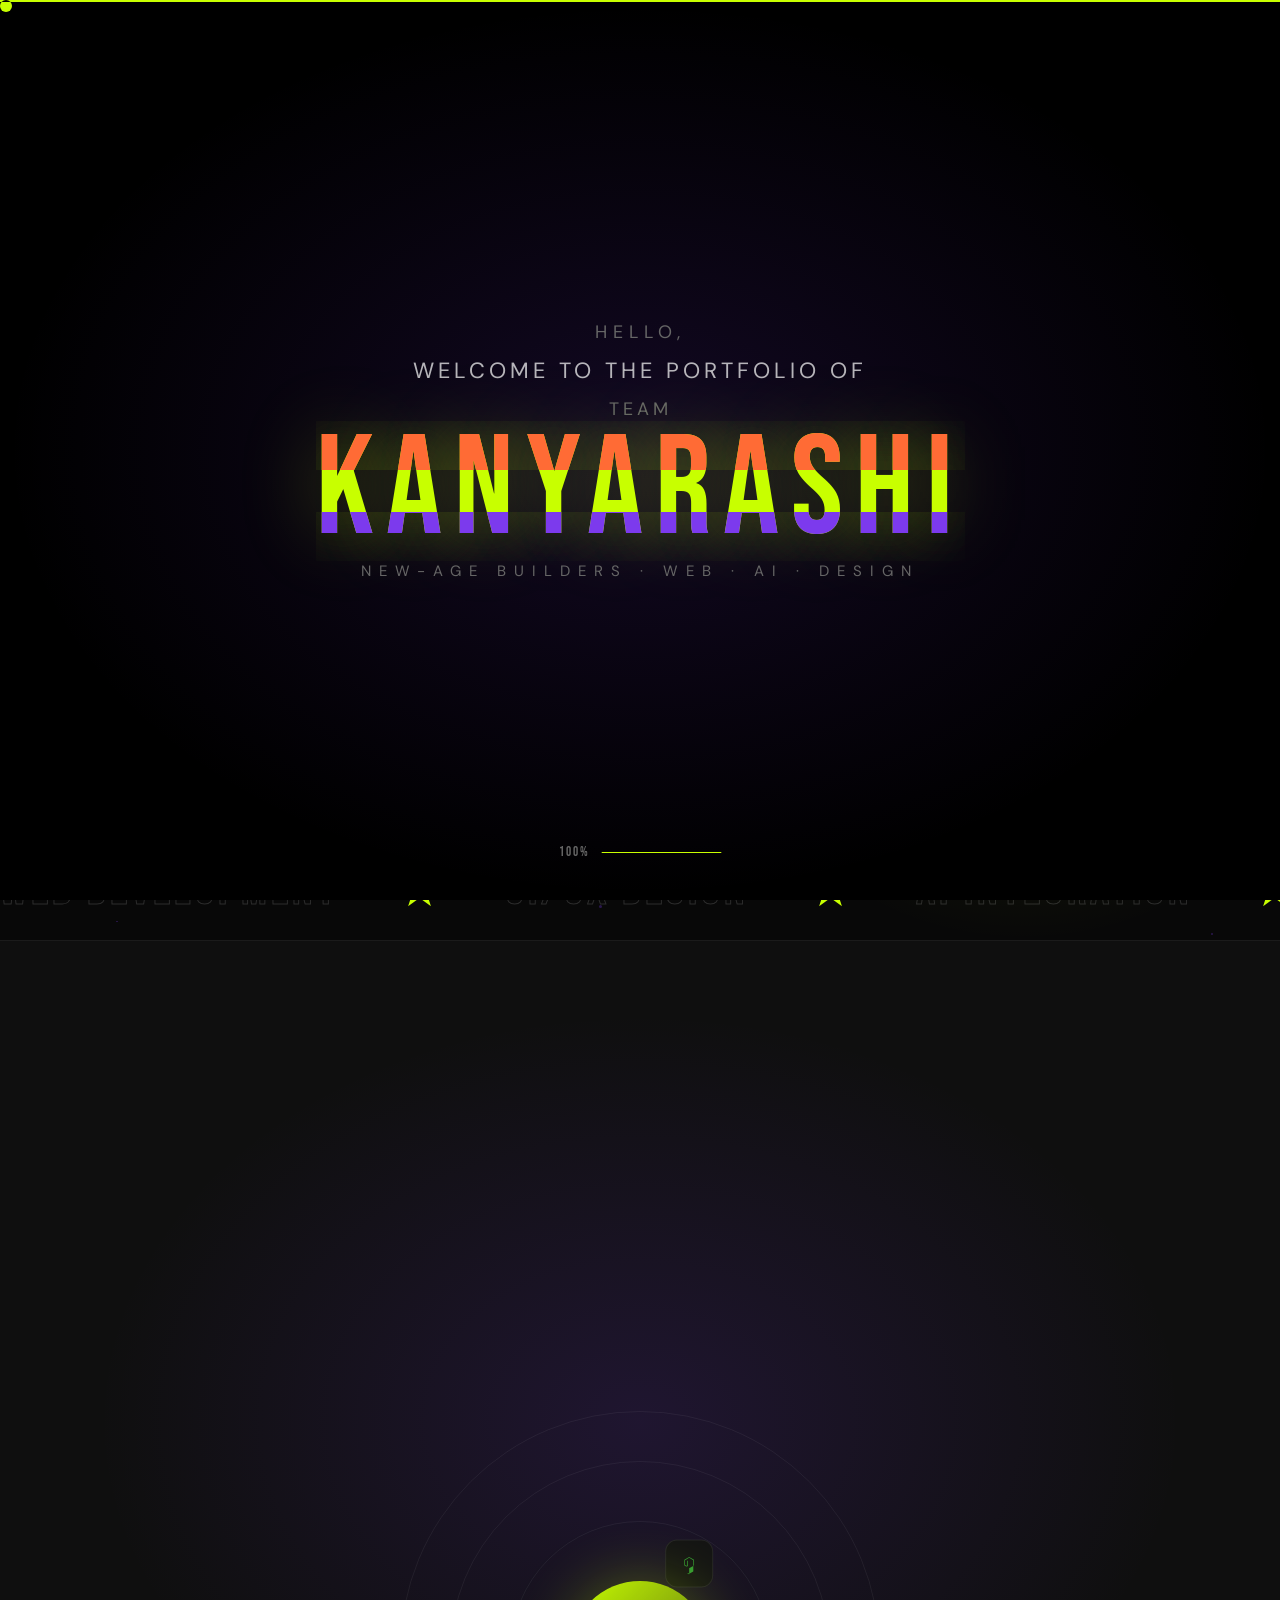
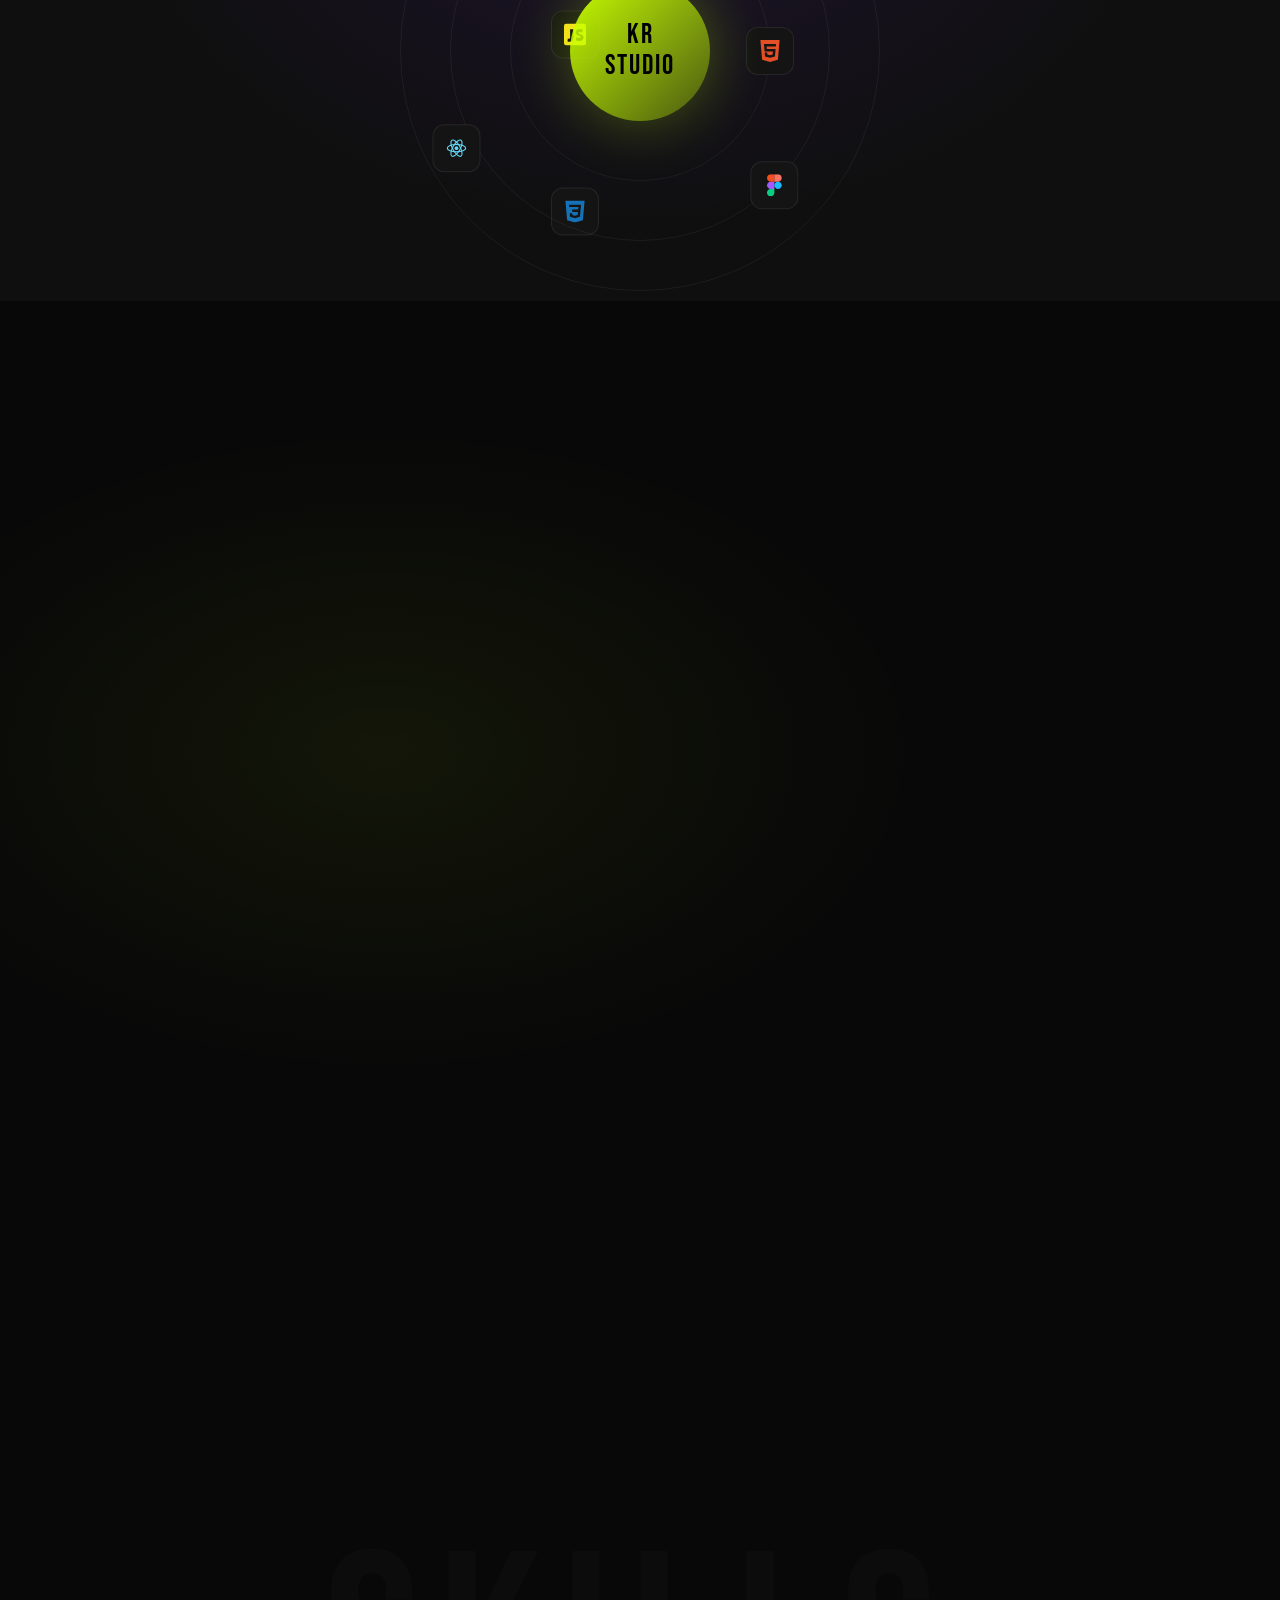
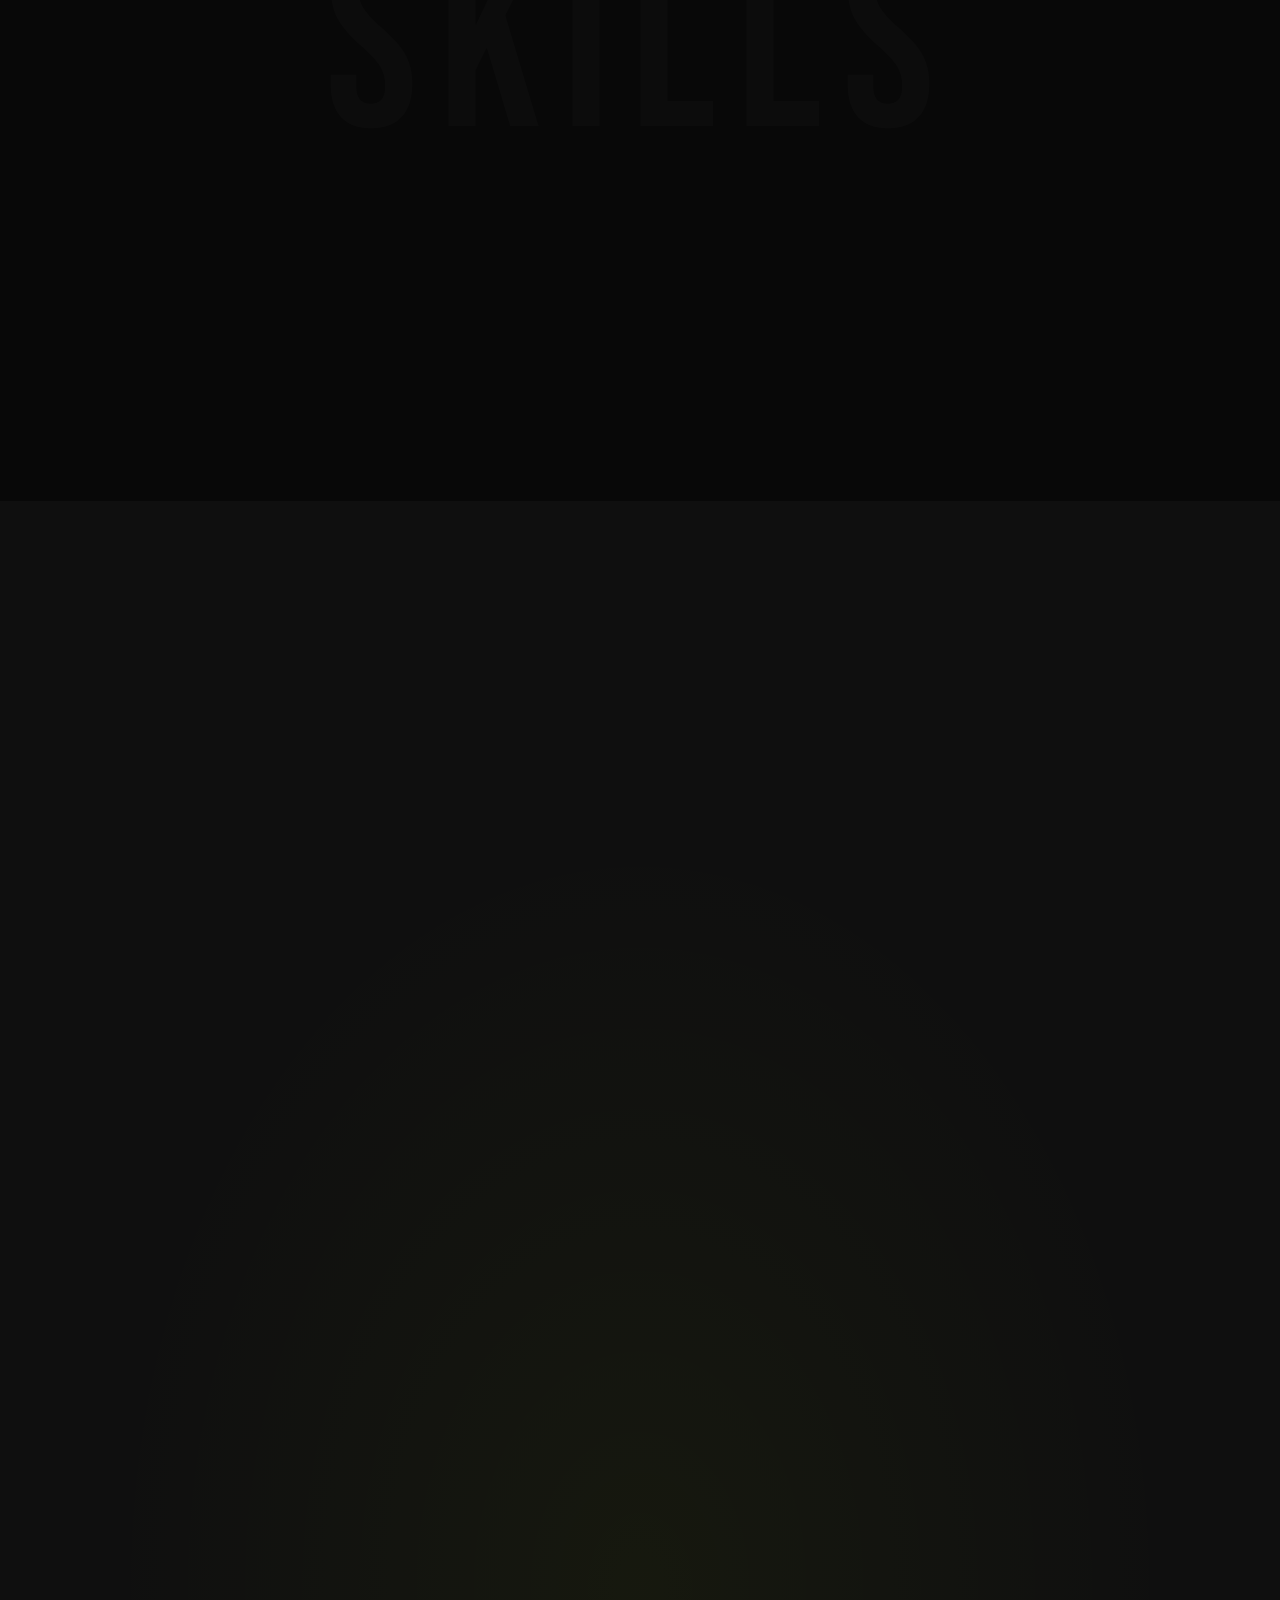
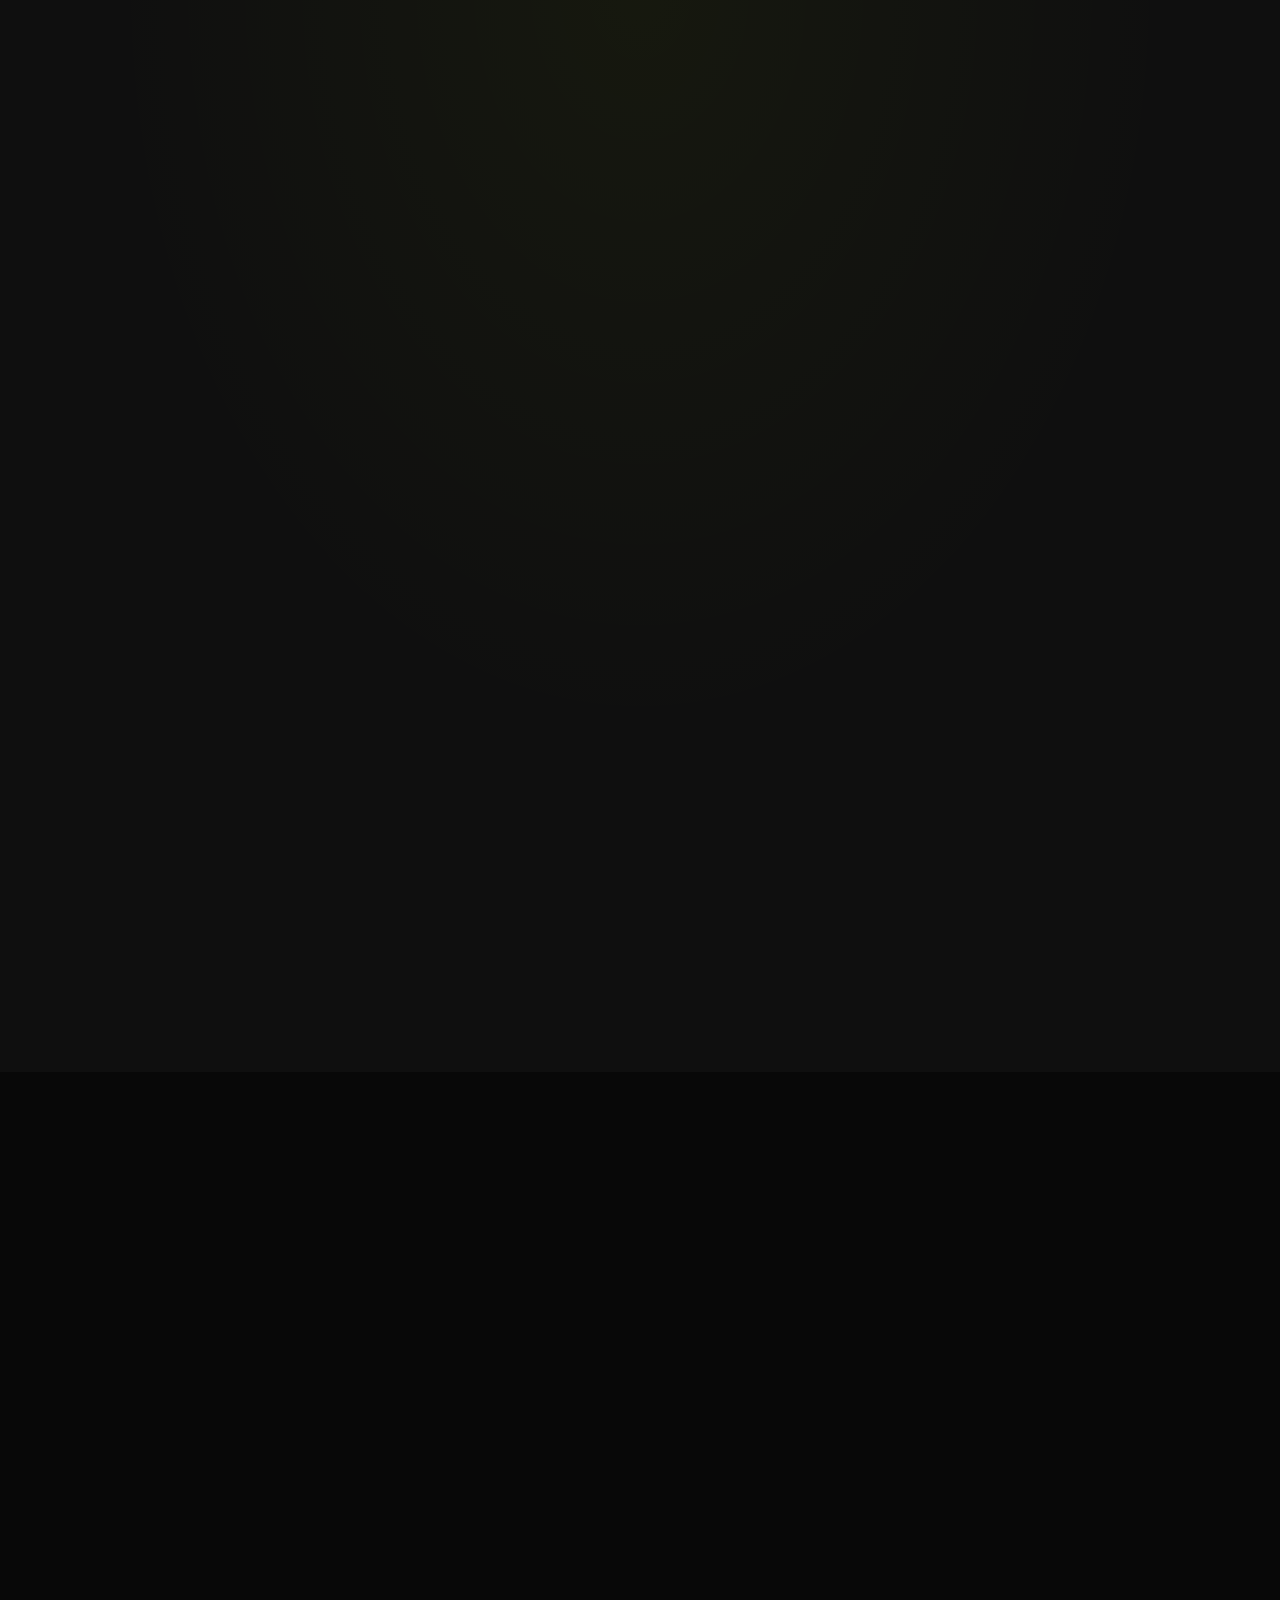
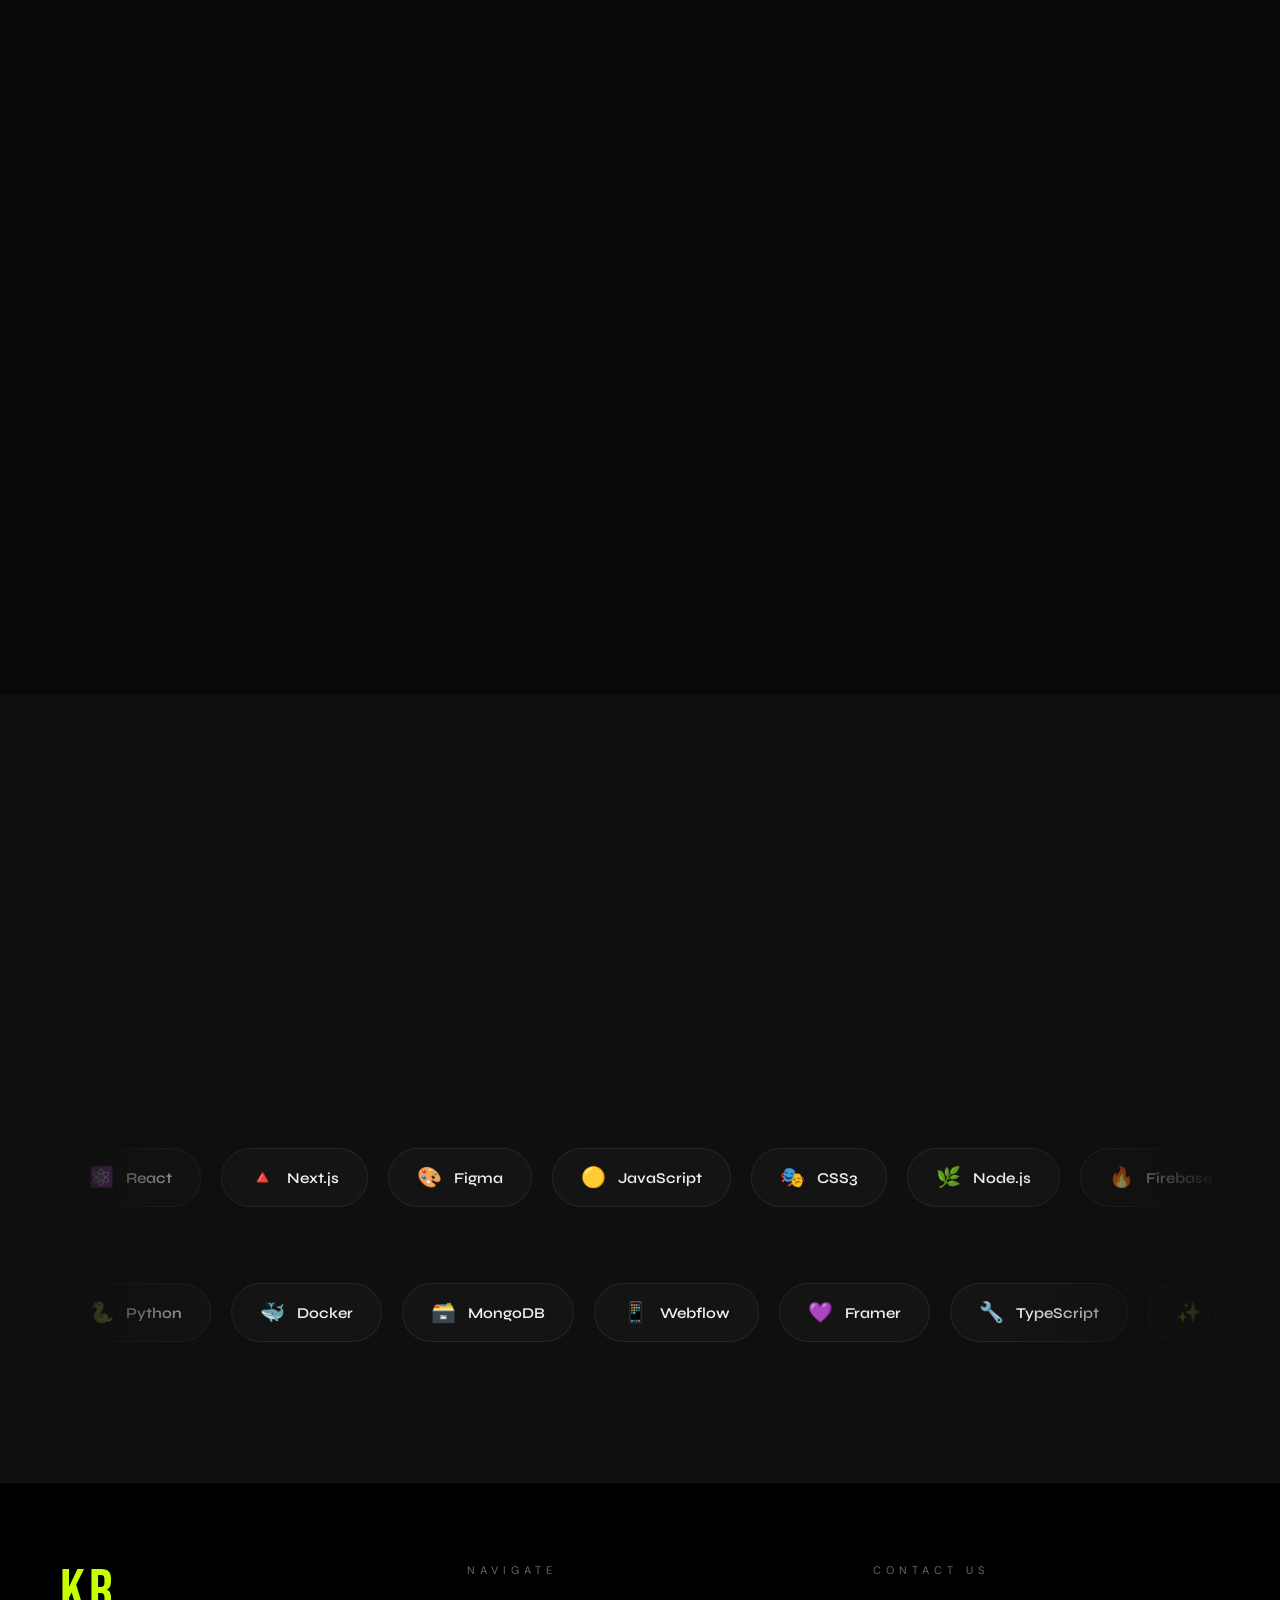
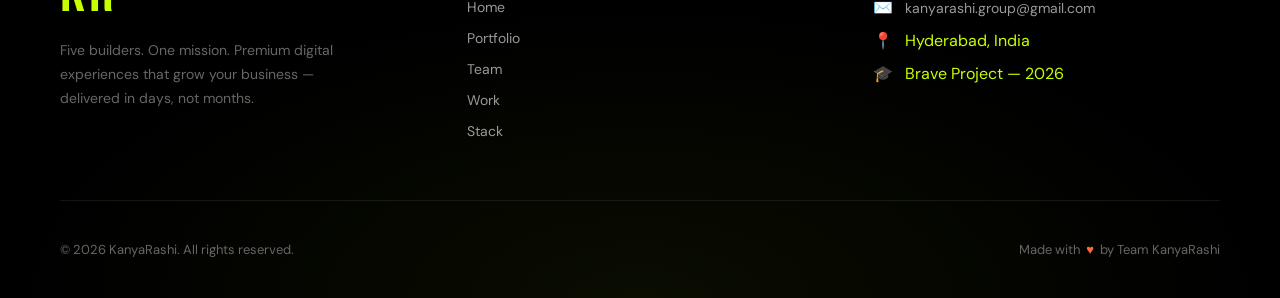
==== commit d8b08a4a: "Add files via upload" ====
--- a/index.html
+++ b/index.html
@@ -5,9 +5,16 @@
   <meta name="viewport" content="width=device-width, initial-scale=1.0">
   <title>KanyaRashi — Premium Web Studio</title>
   <meta name="description" content="KanyaRashi — A team of 5 next-gen builders. AI, creativity, and code to deliver exceptional web experiences.">
-  <link rel="stylesheet" href="css/style.css">
+  <!-- Performance hints -->
+  <meta name="theme-color" content="#080808">
+  <link rel="dns-prefetch" href="https://fonts.googleapis.com">
   <link rel="preconnect" href="https://fonts.googleapis.com">
   <link rel="preconnect" href="https://fonts.gstatic.com" crossorigin>
+  <!-- Preload critical font -->
+  <link rel="preload" as="style" href="https://fonts.googleapis.com/css2?family=Bebas+Neue&family=Syne:wght@400;700;800&family=DM+Sans:wght@300;400;500&display=swap">
+  <link rel="stylesheet" href="https://fonts.googleapis.com/css2?family=Bebas+Neue&family=Syne:wght@400;700;800&family=DM+Sans:wght@300;400;500&display=swap" media="print" onload="this.media='all'">
+  <noscript><link rel="stylesheet" href="https://fonts.googleapis.com/css2?family=Bebas+Neue&family=Syne:wght@400;700;800&family=DM+Sans:wght@300;400;500&display=swap"></noscript>
+  <link rel="stylesheet" href="css/style.css">
   <style>
     /* ── Drone zoom ── */
     @keyframes droneZoom {
@@ -439,19 +446,19 @@
         <span class="member-name-tip">Omkar</span>
       </div>
       <div class="member-avatar" data-pos="1" onclick="openMemberDetail('Revan')" style="cursor:none;">
-        <img src="assets/revan.png" alt="Revan">
+        <img loading="lazy" decoding="async" src="assets/revan.png" alt="Revan">
         <span class="member-name-tip">Revan</span>
       </div>
       <div class="member-avatar" data-pos="2" onclick="openMemberDetail('Shiva Teja')" style="cursor:none;">
-        <img src="assets/shiva_teja.png" alt="Shiva Teja">
+        <img loading="lazy" decoding="async" src="assets/shiva_teja.png" alt="Shiva Teja">
         <span class="member-name-tip">Shiva Teja</span>
       </div>
       <div class="member-avatar" data-pos="3" onclick="openMemberDetail('Yuva Teja')" style="cursor:none;">
-        <img src="assets/yuva_teja.png" alt="Yuva Teja">
+        <img loading="lazy" decoding="async" src="assets/yuva_teja.png" alt="Yuva Teja">
         <span class="member-name-tip">Yuva Teja</span>
       </div>
       <div class="member-avatar" data-pos="4" onclick="openMemberDetail('Karthik')" style="cursor:none;">
-        <img src="assets/karthik.jpg" alt="Karthik">
+        <img loading="lazy" decoding="async" src="assets/karthik.jpg" alt="Karthik">
         <span class="member-name-tip">Karthik</span>
       </div>
     </div>
@@ -478,7 +485,7 @@
       </div>
 
       <div class="team-card reveal" onclick="openMemberDetail('Revan')">
-        <div class="card-photo"><img src="assets/revan.png" alt="Revan"></div>
+        <div class="card-photo"><img loading="lazy" decoding="async" src="assets/revan.png" alt="Revan"></div>
         <div class="card-num">02 / MEMBER</div>
         <div class="card-name">Revan</div>
         <div class="card-role">Software Architect</div>
@@ -492,7 +499,7 @@
       </div>
 
       <div class="team-card reveal" onclick="openMemberDetail('Shiva Teja')">
-        <div class="card-photo"><img src="assets/shiva_teja.png" alt="Shiva Teja"></div>
+        <div class="card-photo"><img loading="lazy" decoding="async" src="assets/shiva_teja.png" alt="Shiva Teja"></div>
         <div class="card-num">03 / MEMBER</div>
         <div class="card-name">Shiva Teja</div>
         <div class="card-role">UI Designer</div>
@@ -506,7 +513,7 @@
       </div>
 
       <div class="team-card reveal" onclick="openMemberDetail('Yuva Teja')">
-        <div class="card-photo"><img src="assets/yuva_teja.png" alt="Yuva Teja"></div>
+        <div class="card-photo"><img loading="lazy" decoding="async" src="assets/yuva_teja.png" alt="Yuva Teja"></div>
         <div class="card-num">04 / MEMBER</div>
         <div class="card-name">Yuva Teja</div>
         <div class="card-role">AI Prompt Engineer</div>
@@ -520,7 +527,7 @@
       </div>
 
       <div class="team-card reveal" onclick="openMemberDetail('Karthik')">
-        <div class="card-photo"><img src="assets/karthik.jpg" alt="Karthik"></div>
+        <div class="card-photo"><img loading="lazy" decoding="async" src="assets/karthik.jpg" alt="Karthik"></div>
         <div class="card-num">05 / MEMBER</div>
         <div class="card-name">Karthik</div>
         <div class="card-role">UX Researcher</div>
@@ -552,6 +559,19 @@
         loading="lazy"
         title="KanyaRashi Demo — Nexara">
       </iframe>
+      <!-- Overlay: keeps custom cursor working; click to interact with iframe -->
+      <div class="demo-iframe-overlay" id="demoOverlay">
+        <span class="demo-iframe-hint">Click to interact</span>
+      </div>
+      <!-- Mobile fallback: tap-to-open card (shown on mobile via CSS) -->
+      <div class="demo-mobile-card">
+        <div class="demo-mobile-card__icon">🌐</div>
+        <div class="demo-mobile-card__title">NEXARA</div>
+        <div class="demo-mobile-card__url">nexara-three.vercel.app</div>
+        <a href="https://nexara-three.vercel.app" target="_blank" rel="noopener" class="demo-mobile-card__btn">
+          Open Demo Site ↗
+        </a>
+      </div>
     </div>
   </section>
 
@@ -670,23 +690,25 @@
 
   <script src="js/main.js"></script>
   <script>
-  /* ── Particles ── */
+  /* ── Particles — fewer on mobile ── */
   (function(){
+    const isMobile = window.innerWidth <= 768;
+    if (isMobile) return; // skip particles on mobile for performance
     const pc = document.getElementById('particles');
-    for(let i=0;i<25;i++){
+    if (!pc) return;
+    for(let i=0;i<20;i++){
       const p = document.createElement('div'); p.className='particle';
       const s = Math.random()*4+1;
-      p.style.cssText=`width:${s}px;height:${s}px;left:${Math.random()*100}%;top:${Math.random()*100}%;background:${Math.random()>.5?'#c8ff00':'#7c3aed'};animation-duration:${8+Math.random()*15}s;animation-delay:${Math.random()*5}s;`;
+      p.style.cssText=`width:${s}px;height:${s}px;left:${Math.random()*100}%;top:${Math.random()*100}%;background:${Math.random()>.5?'#c8ff00':'#7c3aed'};animation-duration:${10+Math.random()*12}s;animation-delay:${Math.random()*5}s;`;
       pc.appendChild(p);
     }
   })();
 
-  /* ── Explore drone zoom ── */
+  /* ── Explore section fade-in on scroll ── */
   (function(){
     const entry = document.querySelector('.explore-entry');
-    const section = document.getElementById('explore');
-    if(!entry||!section) return;
-    new IntersectionObserver(e=>{ if(e[0].isIntersecting){ entry.classList.add('zoomed-in'); } },{threshold:.3}).observe(section);
+    if(!entry) return;
+    new IntersectionObserver(e=>{ if(e[0].isIntersecting) entry.classList.add('zoomed-in'); },{threshold:.2}).observe(entry);
   })();
 
   /* ══════════════════════════════════════════
@@ -747,10 +769,20 @@
       document.body.classList.toggle('no-scroll', open);
     });
 
-    // Redirect to offline page if connection is lost
-    window.addEventListener('offline', () => {
-      window.location.href = 'offline.html';
-    });
+    /* ── Demo iframe overlay — cursor fix ── */
+    (function() {
+      const overlay = document.getElementById('demoOverlay');
+      const demoBox = overlay ? overlay.closest('.demo-box') : null;
+      if (!overlay || !demoBox) return;
+      // Click overlay → let user interact with iframe
+      overlay.addEventListener('click', () => {
+        overlay.classList.add('active');
+      });
+      // Mouse leaves demo box → restore overlay so cursor is returned
+      demoBox.addEventListener('mouseleave', () => {
+        overlay.classList.remove('active');
+      });
+    })();
   </script>
 </body>
 </html>
--- a/css/style.css
+++ b/css/style.css
@@ -1,5 +1,5 @@
 /* ===== IMPORTS ===== */
-@import url('https://fonts.googleapis.com/css2?family=Bebas+Neue&family=Syne:wght@400;600;700;800&family=DM+Sans:ital,wght@0,300;0,400;0,500;1,300&display=swap');
+@import url('https://fonts.googleapis.com/css2?family=Bebas+Neue&family=Syne:wght@400;700;800&family=DM+Sans:wght@300;400;500&display=swap');
 
 /* ===== ROOT VARIABLES ===== */
 :root {
@@ -29,6 +29,47 @@
 }
 body.no-scroll { overflow: hidden; }
 
+/* ===== PERFORMANCE — GPU compositing hints ===== */
+/* Only continuously-animating elements get will-change */
+.orbit-ring,
+.team-orbit,
+.marquee,
+.tools-track {
+  will-change: transform;
+}
+/* Cursor layers promoted separately */
+.cursor { will-change: left, top, transform; }
+.cursor-follower { will-change: left, top, transform; }
+
+/* ===== REDUCED MOTION — accessibility + battery ===== */
+@media (prefers-reduced-motion: reduce) {
+  *, *::before, *::after {
+    animation-duration: 0.01ms !important;
+    animation-iteration-count: 1 !important;
+    transition-duration: 0.01ms !important;
+  }
+}
+
+/* ===== MOBILE PERFORMANCE — kill heavy animations ===== */
+@media (max-width: 768px) {
+  /* Stop infinite GPU-heavy animations that cause jank */
+  .orbit-ring, .team-orbit { animation: none !important; }
+  /* Keep marquee but slow it so it's GPU-friendly */
+  .marquee { animation-duration: 35s; }
+  .tools-track { animation-duration: 40s; }
+  /* Disable noise filter on mobile (heavy CPU) */
+  body::before { display: none; }
+  /* Disable parallax scroll on mobile */
+  .hero-bg, .hero-content, .hero-title { transform: none !important; }
+  /* Disable particle layer on mobile */
+  #particles { display: none; }
+  /* Simpler transitions */
+  .team-card, .skill-card, .member-flip-card { transition: border-color 0.2s, transform 0.2s; }
+  /* Remove cursor (touch) */
+  .cursor, .cursor-follower { display: none !important; }
+  body { cursor: auto; }
+}
+
 /* ===== CUSTOM CURSOR ===== */
 .cursor {
   position: fixed;
@@ -37,8 +78,11 @@
   border-radius: 50%;
   pointer-events: none;
   z-index: 99999;
-  transition: transform 0.1s ease;
+  /* NO transition on position (left/top) — instant tracking */
+  /* transition only for transform (scale on hover) */
+  transition: transform 0.15s ease, opacity 0.2s ease;
   mix-blend-mode: difference;
+  top: 0; left: 0;
 }
 .cursor-follower {
   position: fixed;
@@ -47,8 +91,10 @@
   border-radius: 50%;
   pointer-events: none;
   z-index: 99998;
-  transition: all 0.15s ease;
+  /* transition only for transform (scale) and opacity — NOT left/top */
+  transition: transform 0.15s ease, opacity 0.2s ease;
   mix-blend-mode: difference;
+  top: 0; left: 0;
 }
 
 /* ===== NOISE OVERLAY ===== */
@@ -670,17 +716,23 @@
 }
 .team-hub {
   position: relative;
-  width: 600px;
-  height: 600px;
+  /* CSS custom property drives everything - easy to override per breakpoint */
+  --hub-size: 560px;
+  --hub-r: 210px;      /* avatar orbit radius */
+  --avatar-size: 80px;
+  --logo-size: 160px;
+  width: var(--hub-size);
+  height: var(--hub-size);
   margin: 0 auto 100px;
   display: flex;
   align-items: center;
   justify-content: center;
+  overflow: visible;
 }
 /* KanyaRashi Logo in Center */
 .kr-logo {
   position: absolute;
-  width: 160px; height: 160px;
+  width: var(--logo-size, 160px); height: var(--logo-size, 160px);
   background: #000;
   border: 2px solid var(--accent);
   border-radius: 50%;
@@ -705,18 +757,20 @@
   position: absolute;
   border: 1px dashed rgba(200,255,0,0.1);
   border-radius: 50%;
-  width: 420px; height: 420px;
+  width: calc(var(--hub-r, 210px) * 2);
+  height: calc(var(--hub-r, 210px) * 2);
   animation: teamspin 40s linear infinite;
 }
 @keyframes teamspin { from { transform: rotate(0deg); } to { transform: rotate(360deg); } }
 .member-avatar {
   position: absolute;
-  width: 80px; height: 80px;
+  width: var(--avatar-size, 80px);
+  height: var(--avatar-size, 80px);
   border-radius: 50%;
   border: 2px solid var(--border);
   overflow: hidden;
   cursor: none;
-  transition: all 0.4s cubic-bezier(0.16, 1, 0.3, 1);
+  transition: border-color 0.3s, box-shadow 0.3s;
   top: 50%; left: 50%;
 }
 .member-avatar img {
@@ -727,14 +781,13 @@
 }
 .member-avatar:hover {
   border-color: var(--accent);
-  transform: scale(1.2);
   box-shadow: 0 0 30px rgba(200,255,0,0.3);
   z-index: 10;
 }
 .member-avatar:hover img { filter: grayscale(0%); }
 .member-avatar .member-name-tip {
   position: absolute;
-  bottom: -30px;
+  bottom: -28px;
   left: 50%;
   transform: translateX(-50%);
   font-family: var(--font-light);
@@ -742,16 +795,20 @@
   letter-spacing: 2px;
   color: var(--accent);
   white-space: nowrap;
+  background: rgba(0,0,0,0.8);
+  padding: 2px 6px;
+  border-radius: 4px;
   opacity: 0;
   transition: opacity 0.3s;
+  pointer-events: none;
 }
 .member-avatar:hover .member-name-tip { opacity: 1; }
-/* Position avatars on the orbit ring */
-.member-avatar[data-pos="0"]  { transform: translate(-50%,-50%) translateY(-210px); }
-.member-avatar[data-pos="1"]  { transform: translate(-50%,-50%) rotate(72deg) translateY(-210px) rotate(-72deg); }
-.member-avatar[data-pos="2"]  { transform: translate(-50%,-50%) rotate(144deg) translateY(-210px) rotate(-144deg); }
-.member-avatar[data-pos="3"]  { transform: translate(-50%,-50%) rotate(216deg) translateY(-210px) rotate(-216deg); }
-.member-avatar[data-pos="4"]  { transform: translate(-50%,-50%) rotate(288deg) translateY(-210px) rotate(-288deg); }
+/* Position avatars using --hub-r */
+.member-avatar[data-pos="0"] { transform: translate(-50%,-50%) translateY(calc(var(--hub-r, 210px) * -1)); }
+.member-avatar[data-pos="1"] { transform: translate(-50%,-50%) rotate(72deg)  translateY(calc(var(--hub-r, 210px) * -1)) rotate(-72deg); }
+.member-avatar[data-pos="2"] { transform: translate(-50%,-50%) rotate(144deg) translateY(calc(var(--hub-r, 210px) * -1)) rotate(-144deg); }
+.member-avatar[data-pos="3"] { transform: translate(-50%,-50%) rotate(216deg) translateY(calc(var(--hub-r, 210px) * -1)) rotate(-216deg); }
+.member-avatar[data-pos="4"] { transform: translate(-50%,-50%) rotate(288deg) translateY(calc(var(--hub-r, 210px) * -1)) rotate(-288deg); }
 
 /* Team cards */
 .team-cards {
@@ -1013,6 +1070,39 @@
   height: 100%;
   border: none;
 }
+/* Overlay prevents cursor getting trapped inside iframe.
+   Click → overlay goes pointer-events:none so iframe becomes interactive.
+   Mouse leaves box → overlay restores. */
+.demo-iframe-overlay {
+  position: absolute;
+  top: 44px; left: 0; right: 0; bottom: 0;
+  z-index: 3;
+  cursor: none;
+  background: transparent;
+  display: flex;
+  align-items: center;
+  justify-content: center;
+  transition: background 0.3s;
+}
+.demo-iframe-overlay:hover { background: rgba(200,255,0,0.02); }
+.demo-iframe-hint {
+  font-family: var(--font-light);
+  font-size: 12px;
+  letter-spacing: 3px;
+  text-transform: uppercase;
+  color: rgba(255,255,255,0.5);
+  background: rgba(8,8,8,0.75);
+  padding: 10px 24px;
+  border-radius: 100px;
+  border: 1px solid rgba(200,255,0,0.2);
+  opacity: 0;
+  transition: opacity 0.3s;
+  pointer-events: none;
+  backdrop-filter: blur(8px);
+}
+.demo-iframe-overlay:hover .demo-iframe-hint { opacity: 1; }
+.demo-iframe-overlay.active { pointer-events: none; }
+.demo-iframe-overlay.active .demo-iframe-hint { display: none; }
 .demo-placeholder {
   width: 100%;
   height: 100%;
@@ -1273,101 +1363,204 @@
    MOBILE — up to 480px
 ═══════════════════════════════════════ */
 @media (max-width: 480px) {
-  /* Nav */
   nav { padding: 16px 20px; }
   .nav-links { display: none; }
   .nav-logo-text { font-size: 15px; }
-
-  /* Mobile hamburger */
   .nav-hamburger { display: flex; }
 
-  /* Loader */
   .loader-brand { font-size: clamp(44px, 18vw, 80px); letter-spacing: 6px; }
   .loader-hello, .loader-welcome, .loader-portfolio, .loader-tagline { font-size: 12px; letter-spacing: 3px; }
 
-  /* Hero */
-  #hero { padding: 100px 20px 100px; min-height: 100svh; }
+  #hero { padding: 100px 20px 120px; min-height: 100svh; }
   .hero-eyebrow { font-size: 10px; letter-spacing: 3px; margin-bottom: 20px; }
   .hero-eyebrow::before, .hero-eyebrow::after { width: 16px; }
   .hero-title { font-size: clamp(56px, 20vw, 90px); letter-spacing: -1px; }
   .hero-sub { font-size: 14px; margin-top: 20px; padding: 0 4px; }
   .hero-cta-group { margin-top: 28px; }
-  .btn-primary { padding: 14px 28px; font-size: 12px; letter-spacing: 1px; }
+  .btn-primary { padding: 14px 28px; font-size: 12px; letter-spacing: 1px; width: 100%; text-align: center; }
   .hero-stats { max-width: 100%; border-radius: 12px; margin-top: 36px; }
   .stat { padding: 16px 8px; }
   .stat-num { font-size: 30px; }
   .stat-label { font-size: 8px; letter-spacing: 1px; }
-
-  /* Marquee */
   .marquee-wrap { display: none; }
 
   /* Explore */
-  #explore { min-height: auto; padding: 80px 20px; }
-  .explore-title { font-size: clamp(44px, 15vw, 72px); }
+  #explore { min-height: auto; padding: 60px 16px; }
+  .explore-title { font-size: clamp(40px, 14vw, 68px); }
   .explore-label { font-size: 10px; letter-spacing: 4px; }
-  .orbit-system { width: 300px; height: 300px; }
-  .orbit-center { width: 90px; height: 90px; }
-  .orbit-center-text { font-size: 16px; }
-  .orbit-ring-1 { width: 170px; height: 170px; }
-  .orbit-ring-2 { width: 260px; height: 260px; }
+  .orbit-system { width: 280px; height: 280px; }
+  .orbit-center { width: 80px; height: 80px; }
+  .orbit-center-text { font-size: 13px; }
+  .orbit-ring-1 { width: 156px; height: 156px; }
+  .orbit-ring-2 { width: 244px; height: 244px; }
   .orbit-ring-3 { display: none; }
-  .orbit-icon { width: 38px; height: 38px; border-radius: 8px; }
-  .orbit-ring-1 .orbit-icon:nth-child(1) { transform: translate(-50%,-50%) rotate(0deg) translateX(85px) rotate(0deg); }
-  .orbit-ring-1 .orbit-icon:nth-child(2) { transform: translate(-50%,-50%) rotate(120deg) translateX(85px) rotate(-120deg); }
-  .orbit-ring-1 .orbit-icon:nth-child(3) { transform: translate(-50%,-50%) rotate(240deg) translateX(85px) rotate(-240deg); }
-  .orbit-ring-2 .orbit-icon:nth-child(1) { transform: translate(-50%,-50%) rotate(45deg) translateX(130px) rotate(-45deg); }
-  .orbit-ring-2 .orbit-icon:nth-child(2) { transform: translate(-50%,-50%) rotate(165deg) translateX(130px) rotate(-165deg); }
-  .orbit-ring-2 .orbit-icon:nth-child(3) { transform: translate(-50%,-50%) rotate(285deg) translateX(130px) rotate(-285deg); }
+  .orbit-icon { width: 34px; height: 34px; border-radius: 7px; }
+  .orbit-ring-1 .orbit-icon:nth-child(1) { transform: translate(-50%,-50%) rotate(0deg)   translateX(78px) rotate(0deg); }
+  .orbit-ring-1 .orbit-icon:nth-child(2) { transform: translate(-50%,-50%) rotate(120deg) translateX(78px) rotate(-120deg); }
+  .orbit-ring-1 .orbit-icon:nth-child(3) { transform: translate(-50%,-50%) rotate(240deg) translateX(78px) rotate(-240deg); }
+  .orbit-ring-2 .orbit-icon:nth-child(1) { transform: translate(-50%,-50%) rotate(45deg)  translateX(122px) rotate(-45deg); }
+  .orbit-ring-2 .orbit-icon:nth-child(2) { transform: translate(-50%,-50%) rotate(165deg) translateX(122px) rotate(-165deg); }
+  .orbit-ring-2 .orbit-icon:nth-child(3) { transform: translate(-50%,-50%) rotate(285deg) translateX(122px) rotate(-285deg); }
 
   /* First reveal */
-  #first-reveal { padding: 80px 20px !important; min-height: auto !important; }
-  #first-reveal > div { grid-template-columns: 1fr !important; gap: 40px !important; }
+  #first-reveal { padding: 60px 20px !important; min-height: auto !important; }
+  .first-reveal-grid { grid-template-columns: 1fr !important; gap: 32px !important; }
+  .first-reveal-grid > div:last-child { display: none; }
 
   /* Skills */
-  #skills .skills-pinned { height: auto; padding: 80px 20px; }
+  #skills .skills-pinned { position: relative; height: auto; padding: 60px 20px; }
+  .skills-bg-text { display: none; }
   .skills-title { font-size: clamp(52px, 18vw, 90px); }
-  .skills-desc-panel { font-size: 14px; }
+  .skills-desc-panel { font-size: 14px; min-height: 120px; }
   .skills-tags { gap: 8px; }
   .skill-tag { font-size: 11px; padding: 8px 14px; }
 
-  /* Team hub */
-  #team { padding: 80px 20px; }
-  .team-hub { width: 300px; height: 300px; margin-bottom: 60px; }
-  .team-orbit { width: 230px; height: 230px; }
-  .kr-logo { width: 100px; height: 100px; }
-  .kr-logo-svg { width: 60px; height: 60px; }
-  .member-avatar { width: 56px; height: 56px; }
-  .member-avatar[data-pos="0"] { transform: translate(-50%,-50%) translateY(-115px); }
-  .member-avatar[data-pos="1"] { transform: translate(-50%,-50%) rotate(72deg) translateY(-115px) rotate(-72deg); }
-  .member-avatar[data-pos="2"] { transform: translate(-50%,-50%) rotate(144deg) translateY(-115px) rotate(-144deg); }
-  .member-avatar[data-pos="3"] { transform: translate(-50%,-50%) rotate(216deg) translateY(-115px) rotate(-216deg); }
-  .member-avatar[data-pos="4"] { transform: translate(-50%,-50%) rotate(288deg) translateY(-115px) rotate(-288deg); }
-  .section-title { font-size: clamp(42px, 14vw, 72px); }
-  .team-cards { grid-template-columns: 1fr; gap: 16px; }
-
-  /* Member detail */
-  .detail-panel { grid-template-columns: 1fr !important; overflow-y: auto; }
-  .detail-left { padding: 70px 24px 32px; border-right: none; border-bottom: 1px solid var(--border); }
-  .detail-right { padding: 32px 24px 60px; }
-  .detail-photo-wrap { width: 160px; height: 160px; }
-  .detail-name { font-size: clamp(40px, 12vw, 72px); }
-
-  /* Demo */
-  #demo { padding: 80px 20px; }
-  .demo-title { font-size: clamp(34px, 12vw, 60px); }
-  .demo-box { aspect-ratio: 4/5; border-radius: 12px; }
+  /* ══ TEAM HUB — CSS custom property approach ══
+     --hub-r  = orbit radius (center to avatar center)
+     hub container = --hub-r*2 + avatar diameter so nothing clips
+  */
+  #team { padding: 60px 16px 40px; }
+  .section-title { font-size: clamp(40px, 13vw, 68px); }
+  .team-hub {
+    --hub-r: 112px;
+    --av:    52px;
+    width:  calc(var(--hub-r) * 2 + var(--av));
+    height: calc(var(--hub-r) * 2 + var(--av));
+    max-width: calc(100vw - 32px);
+    margin-left: auto;
+    margin-right: auto;
+    margin-bottom: 48px;
+    overflow: visible;
+  }
+  .team-orbit {
+    width:  calc(var(--hub-r, 112px) * 2);
+    height: calc(var(--hub-r, 112px) * 2);
+    animation: none;
+  }
+  .kr-logo  { width: 88px;  height: 88px; }
+  .kr-logo-svg { width: 54px; height: 54px; }
+  .member-avatar { width: var(--av, 52px); height: var(--av, 52px); border-width: 2px; }
+  .member-avatar[data-pos="0"] { transform: translate(-50%,-50%) translateY(calc(var(--hub-r, 112px) * -1)); }
+  .member-avatar[data-pos="1"] { transform: translate(-50%,-50%) rotate(72deg)  translateY(calc(var(--hub-r, 112px) * -1)) rotate(-72deg); }
+  .member-avatar[data-pos="2"] { transform: translate(-50%,-50%) rotate(144deg) translateY(calc(var(--hub-r, 112px) * -1)) rotate(-144deg); }
+  .member-avatar[data-pos="3"] { transform: translate(-50%,-50%) rotate(216deg) translateY(calc(var(--hub-r, 112px) * -1)) rotate(-216deg); }
+  .member-avatar[data-pos="4"] { transform: translate(-50%,-50%) rotate(288deg) translateY(calc(var(--hub-r, 112px) * -1)) rotate(-288deg); }
+  .member-avatar .member-name-tip { font-size: 9px; letter-spacing: 1px; bottom: -22px; }
+  .team-cards { grid-template-columns: 1fr; gap: 14px; }
+  .team-card  { padding: 20px 16px; }
+  .card-photo { width: 52px; height: 52px; }
+  .card-name  { font-size: 18px; }
+
+  /* ══ MEMBER DETAIL — full viewport scroll sheet ══ */
+  #member-detail { align-items: stretch; }
+  .detail-overlay { background: rgba(0,0,0,0.6); }
+  .detail-panel {
+    grid-template-columns: 1fr !important;
+    width: 100%;
+    height: 100dvh;
+    height: 100vh;
+    overflow-y: auto;
+    -webkit-overflow-scrolling: touch;
+    overscroll-behavior: contain;
+    background: var(--bg);
+  }
+  .detail-left {
+    padding: 56px 20px 24px;
+    border-right: none !important;
+    border-bottom: 1px solid var(--border);
+    justify-content: flex-start;
+    align-items: flex-start;
+    background: var(--surface);
+  }
+  .detail-right {
+    padding: 24px 20px 60px;
+    justify-content: flex-start;
+    gap: 12px;
+  }
+  .detail-back { top: 14px; left: 14px; font-size: 11px; letter-spacing: 2px; }
+  .detail-photo-wrap { width: 120px; height: 120px; margin-bottom: 18px; }
+  .detail-photo-wrap::before, .detail-photo-wrap::after { animation: none; border-width: 1px; }
+  .detail-name   { font-size: clamp(36px, 12vw, 60px); }
+  .detail-role   { font-size: 11px; letter-spacing: 2px; margin-bottom: 14px; }
+  .detail-bio    { font-size: 13px; line-height: 1.7; }
+  .detail-skills-title { font-size: 10px; letter-spacing: 4px; margin-bottom: 12px; }
+  .skill-card    { padding: 14px 16px; }
+  .skill-card::after { display: none; }
+  .skill-card-name { font-size: 14px; }
+  .skill-card-desc { font-size: 12px; }
+
+  /* ══ DEMO — mobile friendly ══
+     Replace iframe (breaks on many mobile browsers) with a tap-to-open link card
+  */
+  #demo { padding: 60px 16px; }
+  .demo-label  { font-size: 11px; letter-spacing: 6px; }
+  .demo-title  { font-size: clamp(30px, 10vw, 52px); margin-bottom: 32px; }
+  /* Override box: fixed height, hide iframe, show tap-card */
+  .demo-box {
+    height: 260px !important;
+    aspect-ratio: unset !important;
+    border-radius: 16px;
+    position: relative;
+    overflow: hidden;
+  }
+  /* Hide the iframe on mobile — iframes inside small boxes lag heavily */
+  .demo-box iframe { display: none !important; }
+  /* Show a tap card instead */
+  .demo-box .demo-url-bar { display: none; }
+  .demo-mobile-card {
+    display: flex !important;
+    position: absolute; inset: 0;
+    flex-direction: column;
+    align-items: center;
+    justify-content: center;
+    gap: 20px;
+    background: var(--surface2);
+    padding: 24px;
+  }
+  .demo-mobile-card__icon { font-size: 40px; }
+  .demo-mobile-card__title {
+    font-family: var(--font-display);
+    font-size: 22px;
+    letter-spacing: 3px;
+    color: var(--text);
+    text-align: center;
+  }
+  .demo-mobile-card__url {
+    font-family: var(--font-light);
+    font-size: 12px;
+    color: var(--text-muted);
+    letter-spacing: 1px;
+  }
+  .demo-mobile-card__btn {
+    display: inline-flex; align-items: center; gap: 8px;
+    padding: 12px 28px;
+    background: var(--accent);
+    color: #000;
+    border-radius: 6px;
+    font-family: var(--font-body);
+    font-size: 12px;
+    font-weight: 700;
+    letter-spacing: 2px;
+    text-transform: uppercase;
+    text-decoration: none;
+    transition: opacity 0.2s;
+  }
+  .demo-mobile-card__btn:active { opacity: 0.8; }
 
   /* Tools */
-  #tools { padding: 80px 0; }
-  .tools-title { font-size: clamp(34px, 10vw, 60px); }
-  .tool-chip { padding: 12px 20px; font-size: 13px; }
-  .tools-header { padding: 0 20px; }
+  #tools { padding: 60px 0; }
+  .tools-title { font-size: clamp(30px, 10vw, 52px); }
+  .tool-chip { padding: 10px 16px; font-size: 12px; gap: 8px; }
+  .tool-chip-icon { font-size: 16px; }
+  .tools-header { padding: 0 16px; margin-bottom: 40px; }
 
   /* Footer */
-  footer { padding: 60px 20px 30px; }
-  .footer-top { grid-template-columns: 1fr; gap: 32px; }
-  .footer-logo { font-size: 40px; }
-  .footer-bottom { flex-direction: column; gap: 12px; text-align: center; }
+  footer { padding: 50px 20px 24px; }
+  .footer-top { grid-template-columns: 1fr; gap: 28px; }
+  .footer-logo { font-size: 36px; }
+  .footer-tagline { font-size: 13px; }
+  .footer-bottom { flex-direction: column; gap: 10px; text-align: center; }
+  .footer-copy, .footer-love { font-size: 12px; }
 }
 
 /* ═══════════════════════════════════════
@@ -1384,43 +1577,69 @@
   .stat-num { font-size: 34px; }
 
   #explore { padding: 100px 32px; min-height: auto; }
-  .orbit-system { width: 360px; height: 360px; }
-  .orbit-ring-1 { width: 190px; height: 190px; }
-  .orbit-ring-2 { width: 300px; height: 300px; }
+  .orbit-system { width: 340px; height: 340px; }
+  .orbit-ring-1 { width: 185px; height: 185px; }
+  .orbit-ring-2 { width: 296px; height: 296px; }
   .orbit-ring-3 { display: none; }
-  .orbit-ring-1 .orbit-icon:nth-child(1) { transform: translate(-50%,-50%) rotate(0deg) translateX(95px) rotate(0deg); }
-  .orbit-ring-1 .orbit-icon:nth-child(2) { transform: translate(-50%,-50%) rotate(120deg) translateX(95px) rotate(-120deg); }
-  .orbit-ring-1 .orbit-icon:nth-child(3) { transform: translate(-50%,-50%) rotate(240deg) translateX(95px) rotate(-240deg); }
-  .orbit-ring-2 .orbit-icon:nth-child(1) { transform: translate(-50%,-50%) rotate(45deg) translateX(150px) rotate(-45deg); }
-  .orbit-ring-2 .orbit-icon:nth-child(2) { transform: translate(-50%,-50%) rotate(165deg) translateX(150px) rotate(-165deg); }
-  .orbit-ring-2 .orbit-icon:nth-child(3) { transform: translate(-50%,-50%) rotate(285deg) translateX(150px) rotate(-285deg); }
-
-  #first-reveal { padding: 80px 32px !important; }
-  #first-reveal > div { grid-template-columns: 1fr !important; gap: 40px !important; }
+  .orbit-ring-1 .orbit-icon:nth-child(1) { transform: translate(-50%,-50%) rotate(0deg)   translateX(92px) rotate(0deg); }
+  .orbit-ring-1 .orbit-icon:nth-child(2) { transform: translate(-50%,-50%) rotate(120deg) translateX(92px) rotate(-120deg); }
+  .orbit-ring-1 .orbit-icon:nth-child(3) { transform: translate(-50%,-50%) rotate(240deg) translateX(92px) rotate(-240deg); }
+  .orbit-ring-2 .orbit-icon:nth-child(1) { transform: translate(-50%,-50%) rotate(45deg)  translateX(148px) rotate(-45deg); }
+  .orbit-ring-2 .orbit-icon:nth-child(2) { transform: translate(-50%,-50%) rotate(165deg) translateX(148px) rotate(-165deg); }
+  .orbit-ring-2 .orbit-icon:nth-child(3) { transform: translate(-50%,-50%) rotate(285deg) translateX(148px) rotate(-285deg); }
+
+  .first-reveal-grid { grid-template-columns: 1fr !important; gap: 40px !important; }
+  #first-reveal { padding: 80px 32px !important; min-height: auto !important; }
 
   #team { padding: 80px 32px; }
-  .team-hub { width: 360px; height: 360px; margin-bottom: 60px; }
-  .team-orbit { width: 270px; height: 270px; }
-  .member-avatar { width: 64px; height: 64px; }
-  .member-avatar[data-pos="0"] { transform: translate(-50%,-50%) translateY(-135px); }
-  .member-avatar[data-pos="1"] { transform: translate(-50%,-50%) rotate(72deg) translateY(-135px) rotate(-72deg); }
-  .member-avatar[data-pos="2"] { transform: translate(-50%,-50%) rotate(144deg) translateY(-135px) rotate(-144deg); }
-  .member-avatar[data-pos="3"] { transform: translate(-50%,-50%) rotate(216deg) translateY(-135px) rotate(-216deg); }
-  .member-avatar[data-pos="4"] { transform: translate(-50%,-50%) rotate(288deg) translateY(-135px) rotate(-288deg); }
+  .team-hub {
+    --hub-r: 148px;
+    --av: 66px;
+    width:  calc(var(--hub-r) * 2 + var(--av));
+    height: calc(var(--hub-r) * 2 + var(--av));
+    max-width: calc(100vw - 64px);
+    margin-left: auto; margin-right: auto; margin-bottom: 50px;
+    overflow: visible;
+  }
+  .team-orbit { width: calc(var(--hub-r, 148px) * 2); height: calc(var(--hub-r, 148px) * 2); animation: none; }
+  .kr-logo { width: 120px; height: 120px; }
+  .kr-logo-svg { width: 72px; height: 72px; }
+  .member-avatar { width: var(--av, 66px); height: var(--av, 66px); }
+  .member-avatar[data-pos="0"] { transform: translate(-50%,-50%) translateY(calc(var(--hub-r, 148px) * -1)); }
+  .member-avatar[data-pos="1"] { transform: translate(-50%,-50%) rotate(72deg)  translateY(calc(var(--hub-r, 148px) * -1)) rotate(-72deg); }
+  .member-avatar[data-pos="2"] { transform: translate(-50%,-50%) rotate(144deg) translateY(calc(var(--hub-r, 148px) * -1)) rotate(-144deg); }
+  .member-avatar[data-pos="3"] { transform: translate(-50%,-50%) rotate(216deg) translateY(calc(var(--hub-r, 148px) * -1)) rotate(-216deg); }
+  .member-avatar[data-pos="4"] { transform: translate(-50%,-50%) rotate(288deg) translateY(calc(var(--hub-r, 148px) * -1)) rotate(-288deg); }
   .team-cards { grid-template-columns: 1fr 1fr; gap: 16px; }
 
-  .detail-panel { grid-template-columns: 1fr !important; }
-  .detail-left { padding: 70px 32px 32px; border-right: none; border-bottom: 1px solid var(--border); }
-  .detail-right { padding: 32px 32px 60px; }
-  .detail-photo-wrap { width: 180px; height: 180px; }
-
+  /* Detail — full-screen vertical scroll */
+  .detail-panel {
+    grid-template-columns: 1fr !important;
+    height: 100dvh; height: 100vh;
+    overflow-y: auto; -webkit-overflow-scrolling: touch;
+    background: var(--bg);
+  }
+  .detail-left  { padding: 64px 32px 28px; border-right: none !important; border-bottom: 1px solid var(--border); justify-content: flex-start; }
+  .detail-right { padding: 28px 32px 60px; gap: 14px; }
+  .detail-photo-wrap { width: 150px; height: 150px; }
+  .detail-photo-wrap::before, .detail-photo-wrap::after { animation: none; }
+  .detail-name { font-size: clamp(40px, 10vw, 68px); }
+
+  /* Demo — show tap card on small tablet too */
   #demo { padding: 80px 32px; }
-  .demo-box { aspect-ratio: 4/3; }
+  .demo-title { font-size: clamp(32px, 8vw, 56px); margin-bottom: 32px; }
+  .demo-box { height: 320px !important; aspect-ratio: unset !important; }
+  .demo-box iframe { display: none !important; }
+  .demo-box .demo-url-bar { display: none; }
+  .demo-mobile-card { display: flex !important; }
 
   footer { padding: 60px 32px 30px; }
   .footer-top { grid-template-columns: 1fr; gap: 32px; }
   .footer-bottom { flex-direction: column; gap: 12px; text-align: center; }
 }
+
+/* hide tap card on desktop — shown only via mobile overrides above */
+.demo-mobile-card { display: none; }
 
 /* ═══════════════════════════════════════
    TABLET — 769px → 1024px
